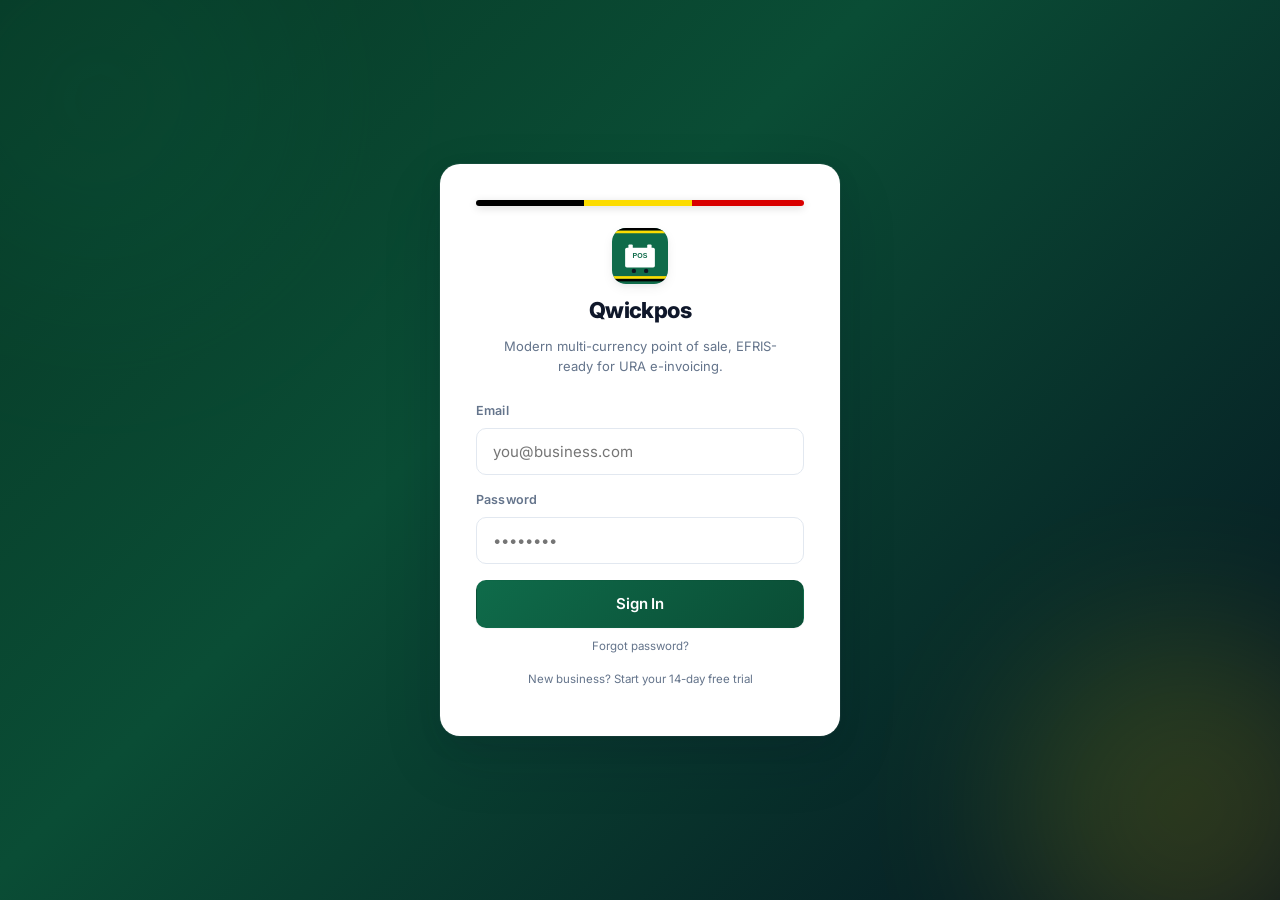
==== index.html @ caeb4c95 "feat: premier-grade UI/UX overhaul — design system v2 Complete rewrite of the CSS design system to p" ====
<!doctype html>
<html lang="en" data-theme="light">
  <head>
    <meta charset="UTF-8" />
    <meta
      name="viewport"
      content="width=device-width, initial-scale=1, viewport-fit=cover"
    />
    <title>Qwickpos — EFRIS Ready</title>
    <meta
      name="description"
      content="Modern multi-currency point of sale with EFRIS e-invoicing readiness for Ugandan businesses."
    />
    <meta name="theme-color" content="#0f6b4a" />
    <!-- Fonts -->
    <link rel="preconnect" href="https://fonts.googleapis.com" />
    <link rel="preconnect" href="https://fonts.gstatic.com" crossorigin />
    <link
      href="https://fonts.googleapis.com/css2?family=Inter:wght@400;500;600;700;800&display=swap"
      rel="stylesheet"
    />
    <!-- Open Graph / Social Media -->
    <meta property="og:type" content="website" />
    <meta property="og:url" content="https://qwickpos.netlify.app/" />
    <meta property="og:title" content="Qwickpos — Modern POS for Uganda" />
    <meta
      property="og:description"
      content="Multi-currency point of sale with EFRIS e-invoicing readiness for Ugandan businesses. Manage sales, inventory, customers, and suppliers with ease."
    />
    <meta
      property="og:image"
      content="https://qwickpos.netlify.app/uganda-pos-icon.svg"
    />
    <meta property="og:site_name" content="Qwickpos" />
    <!-- Twitter Card -->
    <meta name="twitter:card" content="summary" />
    <meta name="twitter:title" content="Qwickpos — Modern POS for Uganda" />
    <meta
      name="twitter:description"
      content="Multi-currency point of sale with EFRIS e-invoicing readiness for Ugandan businesses."
    />
    <meta
      name="twitter:image"
      content="https://qwickpos.netlify.app/uganda-pos-icon.svg"
    />
    <link rel="manifest" href="./uganda-pos-manifest.json" />
    <link rel="icon" href="./uganda-pos-icon.svg" type="image/svg+xml" />
    <link rel="apple-touch-icon" href="./uganda-pos-icon.svg" />
    <link rel="stylesheet" href="./uganda-pos-styles.css" />
  </head>
  <body>
    <!-- ===================== LOGIN SCREEN ===================== -->
    <div id="login-screen" class="login-wrap">
      <div class="login-card">
        <div class="flag-strip"></div>
        <div class="login-logo">
          <img src="./uganda-pos-icon.svg" alt="Qwickpos" />
          <h1>Qwickpos</h1>
          <p>
            Modern multi-currency point of sale, EFRIS-ready for URA
            e-invoicing.
          </p>
        </div>

        <form id="login-form">
          <div class="field">
            <label for="login-email">Email</label>
            <input
              id="login-email"
              type="email"
              autocomplete="username"
              required
              placeholder="you@business.com"
            />
          </div>
          <div class="field">
            <label for="login-password">Password</label>
            <input
              id="login-password"
              type="password"
              autocomplete="current-password"
              required
              placeholder="••••••••"
            />
          </div>
          <button
            class="btn btn-primary btn-block"
            type="submit"
            id="login-submit"
          >
            Sign In
          </button>
          <p
            id="login-error"
            class="help-text"
            style="color: var(--danger); display: none; margin-top: 10px"
          ></p>
        </form>

        <p class="help-text" style="text-align: center; margin-top: 10px">
          <a href="#" id="show-forgot-link" style="color: var(--primary)"
            >Forgot password?</a
          >
        </p>

        <p class="help-text" style="text-align: center; margin-top: 16px">
          New business?
          <a href="#" id="show-signup-link">Start your 14-day free trial</a>
        </p>
      </div>
    </div>

    <!-- ===================== SIGNUP SCREEN ===================== -->
    <div id="signup-screen" class="login-wrap hidden">
      <div class="login-card" style="max-width: 680px">
        <div class="flag-strip"></div>
        <div class="login-logo">
          <img src="./uganda-pos-icon.svg" alt="Qwickpos" />
          <h1>Start your free trial</h1>
          <p>
            14 days free. Then pay monthly with Flutterwave — mobile money, card
            or bank.
          </p>
        </div>

        <div id="signup-plans" class="grid-3"></div>

        <form id="signup-form" class="hidden">
          <input type="hidden" id="signup-plan-code" value="starter" />
          <div class="field">
            <label for="signup-business-name">Business Name</label
            ><input id="signup-business-name" required />
          </div>
          <div class="field-row">
            <div class="field">
              <label for="signup-full-name">Your Full Name</label
              ><input id="signup-full-name" required />
            </div>
            <div class="field">
              <label for="signup-phone">Phone</label
              ><input id="signup-phone" placeholder="+2567xxxxxxxx" />
            </div>
          </div>
          <div class="field-row">
            <div class="field">
              <label for="signup-email">Email</label
              ><input id="signup-email" type="email" required />
            </div>
            <div class="field">
              <label for="signup-password">Password</label
              ><input
                id="signup-password"
                type="password"
                required
                minlength="8"
                placeholder="At least 8 characters with a letter and number"
              />
            </div>
          </div>
          <div class="field">
            <label for="signup-currency">Base Currency</label>
            <select id="signup-currency">
              <option value="UGX">UGX — Uganda Shilling</option>
              <option value="USD">USD — US Dollar</option>
              <option value="KES">KES — Kenyan Shilling</option>
            </select>
          </div>
          <button
            class="btn btn-outline btn-block"
            type="button"
            id="signup-back-btn"
            style="margin-bottom: 8px"
          >
            &larr; Change Plan
          </button>
          <button
            class="btn btn-primary btn-block"
            type="submit"
            id="signup-submit"
          >
            Start 14-Day Free Trial
          </button>
          <p
            id="signup-error"
            class="help-text"
            style="color: var(--danger); display: none; margin-top: 10px"
          ></p>
        </form>

        <p class="help-text" style="text-align: center; margin-top: 16px">
          Already have an account? <a href="#" id="show-login-link">Sign in</a>
        </p>
      </div>
    </div>

    <!-- ===================== RESET PASSWORD SCREEN ===================== -->
    <div id="reset-screen" class="login-wrap hidden">
      <div class="login-card">
        <div class="flag-strip"></div>
        <div class="login-logo">
          <img src="./uganda-pos-icon.svg" alt="Qwickpos" />
          <h1>Reset Password</h1>
          <p>Enter your email and we'll send you a reset link.</p>
        </div>

        <form id="reset-form">
          <div class="field">
            <label for="reset-email">Email</label>
            <input
              id="reset-email"
              type="email"
              autocomplete="email"
              required
              placeholder="you@business.com"
            />
          </div>
          <button
            class="btn btn-primary btn-block"
            type="submit"
            id="reset-submit"
          >
            Send Reset Link
          </button>
          <p
            id="reset-error"
            class="help-text"
            style="color: var(--danger); display: none; margin-top: 10px"
          ></p>
          <p
            id="reset-success"
            class="help-text"
            style="color: var(--success); display: none; margin-top: 10px"
          ></p>
        </form>

        <p class="help-text" style="text-align: center; margin-top: 16px">
          <a href="#" id="show-login-from-reset" style="color: var(--primary)"
            >← Back to Sign In</a
          >
        </p>
      </div>
    </div>

    <!-- ===================== CREATE BUSINESS SCREEN ===================== -->
    <div id="create-business-screen" class="login-wrap hidden">
      <div class="login-card" style="max-width: 520px">
        <div class="flag-strip"></div>
        <div class="login-logo">
          <img src="./uganda-pos-icon.svg" alt="Qwickpos" />
          <h1>Welcome to Qwickpos</h1>
          <p>Create your business to start your 14-day free trial.</p>
        </div>

        <form id="create-business-form">
          <div class="field">
            <label for="cb-business-name">Business Name</label>
            <input
              id="cb-business-name"
              type="text"
              required
              placeholder="e.g. John's Supermarket"
              autocomplete="organization"
            />
          </div>
          <div class="field">
            <label for="cb-full-name">Your Full Name</label>
            <input
              id="cb-full-name"
              type="text"
              required
              placeholder="e.g. John Musoke"
              autocomplete="name"
            />
          </div>
          <div class="field">
            <label for="cb-phone">Phone (optional)</label>
            <input
              id="cb-phone"
              type="tel"
              placeholder="+256 7xx xxx xxx"
              autocomplete="tel"
            />
          </div>
          <div class="field">
            <label for="cb-currency">Base Currency</label>
            <select id="cb-currency">
              <option value="UGX">UGX — Uganda Shilling</option>
              <option value="USD">USD — US Dollar</option>
              <option value="KES">KES — Kenyan Shilling</option>
            </select>
          </div>
          <button
            class="btn btn-primary btn-block"
            type="submit"
            id="cb-submit"
          >
            Create Business & Start Trial
          </button>
          <p
            id="cb-error"
            class="help-text"
            style="color: var(--danger); display: none; margin-top: 10px"
          ></p>
        </form>
      </div>
    </div>

    <!-- ===================== APP SHELL ===================== -->
    <div id="app-shell" class="app-shell hidden">
      <div class="impersonate-banner hidden" id="impersonate-banner">
        <span>👁 Impersonating: <span id="impersonate-name"></span></span>
        <button id="impersonate-stop">Exit Impersonation</button>
      </div>
      <div class="sidebar-backdrop" id="sidebar-backdrop"></div>

      <aside class="sidebar" id="sidebar">
        <div class="brand-row">
          <img src="./uganda-pos-icon.svg" alt="logo" />
          <div>
            <div class="brand-name" id="sidebar-business-name">Qwickpos</div>
            <div class="brand-sub" id="sidebar-branch-name">Main Branch</div>
          </div>
        </div>

        <div class="nav-group-label">Operations</div>
        <button class="nav-link" data-route="dashboard">
          <span class="icon">📊</span>
          <span data-i18n="nav.dashboard">Dashboard</span>
        </button>
        <button class="nav-link" data-route="pos">
          <span class="icon">🧾</span>
          <span data-i18n="nav.pos">Sell (POS)</span>
        </button>
        <button class="nav-link" data-route="quotations">
          <span class="icon">📄</span>
          <span data-i18n="nav.quotations">Quotations</span>
        </button>
        <button class="nav-link" data-route="products">
          <span class="icon">🏷️</span>
          <span data-i18n="nav.products">Products</span>
        </button>
        <button class="nav-link" data-route="inventory">
          <span class="icon">📦</span>
          <span data-i18n="nav.inventory">Inventory</span>
          <span class="nav-badge hidden" id="low-stock-badge">0</span>
        </button>
        <button class="nav-link" data-route="sales">
          <span class="icon">💰</span> <span data-i18n="nav.sales">Sales</span>
        </button>
        <button class="nav-link" data-route="purchases">
          <span class="icon">🛒</span>
          <span data-i18n="nav.purchases">Purchases</span>
        </button>
        <button class="nav-link" data-route="customers">
          <span class="icon">👥</span>
          <span data-i18n="nav.customers">Customers</span>
        </button>
        <button class="nav-link" data-route="suppliers">
          <span class="icon">🚚</span>
          <span data-i18n="nav.suppliers">Suppliers</span>
        </button>

        <div class="nav-group-label">Team &amp; Communication</div>
        <button class="nav-link" data-route="chat">
          <span class="icon">💬</span> <span data-i18n="nav.chat">Chat</span>
          <span class="nav-badge hidden" id="chat-badge">0</span>
        </button>
        <button class="nav-link" data-route="notifications">
          <span class="icon">🔔</span>
          <span data-i18n="nav.notifications">Notifications</span>
          <span class="nav-badge hidden" id="notif-sidebar-badge">0</span>
        </button>
        <button class="nav-link" data-route="notifications_center">
          <span class="icon">✉️</span>
          <span data-i18n="nav.email_sms">Email &amp; SMS</span>
        </button>

        <div class="nav-group-label">Sales &amp; CRM</div>
        <button class="nav-link" data-route="leads">
          <span class="icon">💼</span>
          <span data-i18n="nav.leads">Lead Management</span>
        </button>
        <button class="nav-link" data-route="deliveries">
          <span class="icon">🚚</span>
          <span data-i18n="nav.deliveries">Deliveries</span>
        </button>

        <div class="nav-group-label">People</div>
        <button class="nav-link" data-route="hrm">
          <span class="icon">👥</span> <span data-i18n="nav.hrm">HRM</span>
        </button>

        <div class="nav-group-label">Compliance &amp; Insights</div>
        <button class="nav-link" data-route="audit">
          <span class="icon">📋</span>
          <span data-i18n="nav.audit">Audit Logs</span>
        </button>
        <button class="nav-link" data-route="efris">
          <span class="icon">🏛️</span> <span data-i18n="nav.efris">EFRIS</span>
          <span class="nav-badge hidden" id="efris-badge">0</span>
        </button>
        <button class="nav-link" data-route="reports">
          <span class="icon">📈</span>
          <span data-i18n="nav.reports">Reports</span>
        </button>
        <button class="nav-link" data-route="accounting">
          <span class="icon">🧮</span>
          <span data-i18n="nav.accounting">Accounting</span>
        </button>
        <button
          class="nav-link"
          data-route="settings"
          data-role="admin,manager"
        >
          <span class="icon">⚙️</span>
          <span data-i18n="nav.settings">Settings</span>
        </button>
        <button class="nav-link" data-route="templates">
          <span class="icon">🧾</span> Templates
        </button>
        <button class="nav-link" data-route="backup">
          <span class="icon">💾</span> Backup
        </button>
        <button class="nav-link" data-route="billing" data-role="admin">
          <span class="icon">💳</span>
          <span data-i18n="nav.billing">Billing</span>
        </button>
        <button class="nav-link" data-route="admin" data-superadmin="true">
          <span class="icon">🛠️</span>
          <span data-i18n="nav.admin">Platform Admin</span>
        </button>

        <div class="sidebar-footer">
          <div class="offline-pill" id="trial-pill"></div>
          <div class="offline-pill" id="offline-pill">
            <span class="dot"></span> Offline — sales will sync
          </div>
          <button class="btn btn-outline btn-block btn-sm" id="logout-btn">
            Log out
          </button>
        </div>
      </aside>

      <div class="main">
        <header class="topbar">
          <button class="menu-btn" id="menu-btn">☰</button>
          <h1 id="page-title">Dashboard</h1>
          <div class="spacer"></div>
          <select
            id="currency-picker"
            class="hidden"
            title="Display currency"
            style="
              border-radius: 999px;
              border: 1px solid var(--border);
              padding: 6px 10px;
              background: var(--surface);
            "
          ></select>
          <select
            id="lang-picker"
            title="Language"
            style="
              border-radius: 999px;
              border: 1px solid var(--border);
              padding: 6px 10px;
              background: var(--surface);
              font-size: 13px;
            "
          >
            <option value="en">EN</option>
            <option value="lg">LG</option>
          </select>
          <div class="notif-wrapper" id="notif-wrapper">
            <button class="icon-btn" id="notif-bell" title="Notifications">
              🔔
              <span class="notif-badge hidden" id="notif-badge">0</span>
            </button>
            <div class="notif-dropdown hidden" id="notif-dropdown">
              <div class="notif-header">
                <span>Notifications</span>
                <button class="btn btn-sm btn-outline" id="notif-mark-all">
                  Mark all read
                </button>
              </div>
              <div class="notif-list" id="notif-list">
                <div class="empty-state" style="padding: 24px">
                  No notifications yet
                </div>
              </div>
            </div>
          </div>
          <button class="icon-btn" id="theme-toggle" title="Toggle theme">
            🌙
          </button>
          <button class="user-chip" id="user-chip">
            <span class="avatar" id="user-avatar">U</span>
            <span>
              <div id="user-name" style="font-size: 12.5px; font-weight: 600">
                User
              </div>
              <div class="role" id="user-role">cashier</div>
            </span>
          </button>
        </header>

        <div class="view" id="view-root">
          <!-- rendered by app.js -->
        </div>
      </div>
    </div>

    <!-- ===================== MODAL / TOAST ROOTS ===================== -->
    <div id="modal-root"></div>
    <div class="toast-stack" id="toast-stack"></div>

    <script type="module" src="./uganda-pos-app.js"></script>
  </body>
</html>
---- uganda-pos-styles.css ----
/* =====================================================================
   QWICKPOS — PREMIER UI THEME v2
   A modern, production-grade design system with refined color tokens,
   layered shadows, smooth motion, glassmorphism accents, and a
   fully-tuned dark mode. All existing class names are preserved.
   ===================================================================== */

/* ---------- 0. DESIGN TOKENS ---------- */
:root {
  /* Brand palette — deep Ugandan green with refined vibrance */
  --brand: #0f6b4a;
  --brand-dark: #0a4d35;
  --brand-darker: #073926;
  --brand-light: #e8f5ef;
  --brand-lighter: #f0f9f5;
  --brand-glow: rgba(15, 107, 74, 0.12);
  --accent: #fcdc00;
  --accent-dark: #d4b800;

  /* Semantic */
  --danger: #dc2626;
  --danger-light: #fef2f2;
  --danger-glow: rgba(220, 38, 38, 0.12);
  --warning: #d97706;
  --warning-light: #fffbeb;
  --warning-glow: rgba(217, 119, 6, 0.12);
  --info: #2563eb;
  --info-light: #eff6ff;
  --info-glow: rgba(37, 99, 235, 0.12);
  --success: #16a34a;
  --success-light: #f0fdf4;
  --success-glow: rgba(22, 163, 74, 0.12);

  /* Neutrals — warm-cool gray scale */
  --bg: #f6f8fa;
  --surface: #ffffff;
  --surface-2: #f1f5f9;
  --surface-3: #e9eef3;
  --border: #e2e8f0;
  --border-strong: #cbd5e1;
  --text: #0f172a;
  --text-muted: #64748b;
  --text-faint: #94a3b8;

  /* Radii */
  --radius: 14px;
  --radius-sm: 10px;
  --radius-xs: 6px;
  --radius-pill: 999px;

  /* Layered shadows — depth without harshness */
  --shadow-xs: 0 1px 2px rgba(15, 23, 42, 0.04);
  --shadow: 0 1px 3px rgba(15, 23, 42, 0.05), 0 1px 2px rgba(15, 23, 42, 0.03);
  --shadow-md: 0 4px 12px rgba(15, 23, 42, 0.06), 0 2px 4px rgba(15, 23, 42, 0.04);
  --shadow-lg: 0 12px 40px rgba(15, 23, 42, 0.10), 0 4px 12px rgba(15, 23, 42, 0.06);
  --shadow-xl: 0 24px 60px rgba(15, 23, 42, 0.14), 0 8px 24px rgba(15, 23, 42, 0.08);
  --shadow-brand: 0 4px 16px rgba(15, 107, 74, 0.20);
  --shadow-focus: 0 0 0 4px var(--brand-glow);

  /* Layout */
  --sidebar-w: 252px;
  --topbar-h: 60px;

  /* Motion */
  --ease: cubic-bezier(0.4, 0, 0.2, 1);
  --ease-out: cubic-bezier(0.16, 1, 0.3, 1);
  --ease-bounce: cubic-bezier(0.34, 1.56, 0.64, 1);
  --dur-fast: 0.15s;
  --dur: 0.25s;
  --dur-slow: 0.4s;

  /* Typography */
  font-size: 15px;
  --font-sans: "Inter", -apple-system, BlinkMacSystemFont, "Segoe UI", Roboto,
    Arial, sans-serif;
  --font-mono: "SF Mono", "Fira Code", "Courier New", monospace;
}

/* ---------- DARK MODE ---------- */
[data-theme="dark"] {
  --brand: #22c55e;
  --brand-dark: #16a34a;
  --brand-darker: #15803d;
  --brand-light: rgba(34, 197, 94, 0.12);
  --brand-lighter: rgba(34, 197, 94, 0.06);
  --brand-glow: rgba(34, 197, 94, 0.18);

  --danger: #f87171;
  --danger-light: rgba(248, 113, 113, 0.10);
  --danger-glow: rgba(248, 113, 113, 0.18);
  --warning: #fbbf24;
  --warning-light: rgba(251, 191, 36, 0.10);
  --warning-glow: rgba(251, 191, 36, 0.18);
  --info: #60a5fa;
  --info-light: rgba(96, 165, 250, 0.10);
  --info-glow: rgba(96, 165, 250, 0.18);
  --success: #4ade80;
  --success-light: rgba(74, 222, 128, 0.10);

  --bg: #0a0f1a;
  --surface: #111827;
  --surface-2: #1a2332;
  --surface-3: #243044;
  --border: #1e293b;
  --border-strong: #334155;
  --text: #f1f5f9;
  --text-muted: #94a3b8;
  --text-faint: #64748b;

  --shadow-xs: 0 1px 2px rgba(0, 0, 0, 0.20);
  --shadow: 0 1px 3px rgba(0, 0, 0, 0.25), 0 1px 2px rgba(0, 0, 0, 0.15);
  --shadow-md: 0 4px 12px rgba(0, 0, 0, 0.30), 0 2px 4px rgba(0, 0, 0, 0.20);
  --shadow-lg: 0 12px 40px rgba(0, 0, 0, 0.40), 0 4px 12px rgba(0, 0, 0, 0.25);
  --shadow-xl: 0 24px 60px rgba(0, 0, 0, 0.50), 0 8px 24px rgba(0, 0, 0, 0.30);
  --shadow-brand: 0 4px 16px rgba(34, 197, 94, 0.20);
  --shadow-focus: 0 0 0 4px var(--brand-glow);
}

/* ---------- 1. RESET & BASE ---------- */
* { box-sizing: border-box; }
html, body { height: 100%; }

body {
  margin: 0;
  font-family: var(--font-sans);
  background: var(--bg);
  color: var(--text);
  -webkit-font-smoothing: antialiased;
  -moz-osx-font-smoothing: grayscale;
  transition: background var(--dur) var(--ease), color var(--dur) var(--ease);
  line-height: 1.5;
}

button, input, select, textarea {
  font-family: inherit;
  font-size: inherit;
  color: inherit;
}
a { color: inherit; text-decoration: none; }

/* Custom scrollbars */
::-webkit-scrollbar { width: 8px; height: 8px; }
::-webkit-scrollbar-track { background: transparent; }
::-webkit-scrollbar-thumb {
  background: var(--border-strong);
  border-radius: var(--radius-pill);
}
::-webkit-scrollbar-thumb:hover { background: var(--text-faint); }

/* ---------- 2. LAYOUT / APP SHELL ---------- */
.app-shell {
  display: flex;
  min-height: 100vh;
}

/* ---------- 3. SIDEBAR ---------- */
.sidebar {
  width: var(--sidebar-w);
  flex-shrink: 0;
  background: var(--surface);
  border-right: 1px solid var(--border);
  display: flex;
  flex-direction: column;
  padding: 20px 14px;
  position: sticky;
  top: 0;
  height: 100vh;
  overflow-y: auto;
  z-index: 40;
  transition: transform var(--dur) var(--ease);
}

.brand-row {
  display: flex;
  align-items: center;
  gap: 12px;
  padding: 4px 10px 20px;
}
.brand-row img {
  width: 38px;
  height: 38px;
  border-radius: var(--radius-sm);
  box-shadow: var(--shadow);
}
.brand-row .brand-name {
  font-weight: 700;
  font-size: 15px;
  line-height: 1.2;
  letter-spacing: -0.01em;
}
.brand-row .brand-sub {
  font-size: 11px;
  color: var(--text-muted);
  margin-top: 2px;
}

.nav-group-label {
  font-size: 10.5px;
  text-transform: uppercase;
  letter-spacing: 0.08em;
  color: var(--text-faint);
  padding: 16px 12px 6px;
  font-weight: 700;
  border-top: 1px solid var(--border);
  margin-top: 8px;
}
.nav-group-label:first-of-type {
  border-top: none;
  margin-top: 0;
}

.nav-link {
  display: flex;
  align-items: center;
  gap: 11px;
  padding: 10px 12px;
  border-radius: var(--radius-sm);
  color: var(--text-muted);
  text-decoration: none;
  cursor: pointer;
  font-size: 13.5px;
  font-weight: 500;
  border: none;
  background: transparent;
  width: 100%;
  text-align: left;
  transition: all var(--dur-fast) var(--ease);
  position: relative;
}
.nav-link:hover {
  background: var(--surface-2);
  color: var(--text);
}
.nav-link.active {
  background: var(--brand-light);
  color: var(--brand);
  font-weight: 600;
  box-shadow: inset 3px 0 0 var(--brand);
}
.nav-link .icon {
  width: 20px;
  text-align: center;
  font-size: 15px;
  flex-shrink: 0;
}
.nav-link.nav-link-locked {
  opacity: 0.50;
}
.nav-link.nav-link-locked::after {
  content: "\1F512";
  margin-left: auto;
  font-size: 10px;
  opacity: 0.6;
}
.nav-badge {
  margin-left: auto;
  background: var(--danger);
  color: #fff;
  font-size: 10.5px;
  font-weight: 700;
  padding: 1px 7px;
  border-radius: var(--radius-pill);
  line-height: 18px;
}

.sidebar-footer {
  margin-top: auto;
  padding: 10px;
}
.offline-pill {
  display: none;
  align-items: center;
  gap: 7px;
  font-size: 12px;
  background: var(--warning-light);
  color: var(--warning);
  padding: 7px 12px;
  border-radius: var(--radius-pill);
  margin-bottom: 8px;
  font-weight: 600;
}
.offline-pill.show { display: flex; }
.offline-pill .dot {
  width: 7px;
  height: 7px;
  border-radius: 50%;
  background: var(--warning);
  animation: pulse-dot 1.8s ease-in-out infinite;
}
.offline-pill.offline-pill-danger {
  background: var(--danger-light);
  color: var(--danger);
}
.offline-pill.offline-pill-danger .dot {
  background: var(--danger);
}

@keyframes pulse-dot {
  0%, 100% { opacity: 1; }
  50% { opacity: 0.4; }
}

/* ---------- 4. MAIN CONTENT / TOPBAR ---------- */
.main {
  flex: 1;
  min-width: 0;
  display: flex;
  flex-direction: column;
}

.topbar {
  position: sticky;
  top: 0;
  z-index: 30;
  display: flex;
  align-items: center;
  gap: 14px;
  background: var(--surface);
  border-bottom: 1px solid var(--border);
  padding: 0 24px;
  height: var(--topbar-h);
  backdrop-filter: blur(12px);
}
.topbar h1 {
  font-size: 17px;
  margin: 0;
  font-weight: 700;
  letter-spacing: -0.02em;
}
.topbar .spacer { flex: 1; }
.menu-btn {
  display: none;
  background: none;
  border: none;
  font-size: 22px;
  cursor: pointer;
  color: var(--text);
  padding: 6px;
  border-radius: var(--radius-sm);
  transition: background var(--dur-fast);
}
.menu-btn:hover { background: var(--surface-2); }

.icon-btn {
  border: 1px solid var(--border);
  background: var(--surface);
  border-radius: var(--radius-sm);
  width: 38px;
  height: 38px;
  display: inline-flex;
  align-items: center;
  justify-content: center;
  cursor: pointer;
  font-size: 16px;
  transition: all var(--dur-fast) var(--ease);
}
.icon-btn:hover {
  background: var(--surface-2);
  border-color: var(--border-strong);
  transform: translateY(-1px);
}
.icon-btn:active { transform: translateY(0); }

.user-chip {
  display: flex;
  align-items: center;
  gap: 8px;
  padding: 5px 14px 5px 5px;
  border-radius: var(--radius-pill);
  background: var(--surface-2);
  cursor: pointer;
  border: 1px solid transparent;
  transition: all var(--dur-fast) var(--ease);
}
.user-chip:hover {
  border-color: var(--border);
  background: var(--surface-3);
}
.user-chip .avatar {
  width: 28px;
  height: 28px;
  border-radius: 50%;
  background: linear-gradient(135deg, var(--brand), var(--brand-dark));
  color: #fff;
  display: flex;
  align-items: center;
  justify-content: center;
  font-size: 12px;
  font-weight: 700;
  flex-shrink: 0;
}
.user-chip .role {
  font-size: 10.5px;
  color: var(--text-muted);
  text-transform: capitalize;
  font-weight: 500;
}

/* ---------- 5. VIEW CONTAINER ---------- */
.view {
  padding: 24px;
  flex: 1;
  animation: fadeInUp var(--dur) var(--ease-out);
}
.view-header {
  display: flex;
  align-items: center;
  justify-content: space-between;
  margin-bottom: 20px;
  flex-wrap: wrap;
  gap: 12px;
}
.view-header h2 {
  margin: 0;
  font-size: 22px;
  font-weight: 700;
  letter-spacing: -0.02em;
}
.view-header p.sub {
  margin: 3px 0 0;
  color: var(--text-muted);
  font-size: 13px;
}

/* ---------- 6. CARDS & KPIs ---------- */
.kpi-grid {
  display: grid;
  grid-template-columns: repeat(auto-fit, minmax(210px, 1fr));
  gap: 16px;
  margin-bottom: 24px;
}
.kpi-card {
  background: var(--surface);
  border: 1px solid var(--border);
  border-radius: var(--radius);
  padding: 18px;
  box-shadow: var(--shadow);
  display: flex;
  align-items: flex-start;
  gap: 14px;
  transition: all var(--dur) var(--ease);
  position: relative;
  overflow: hidden;
}
.kpi-card::before {
  content: "";
  position: absolute;
  top: 0;
  left: 0;
  right: 0;
  height: 3px;
  background: linear-gradient(90deg, var(--brand), var(--brand-dark));
  opacity: 0;
  transition: opacity var(--dur);
}
.kpi-card:hover {
  box-shadow: var(--shadow-md);
  transform: translateY(-2px);
  border-color: var(--border-strong);
}
.kpi-card:hover::before { opacity: 1; }
.kpi-card .label {
  font-size: 11px;
  color: var(--text-muted);
  font-weight: 700;
  text-transform: uppercase;
  letter-spacing: 0.05em;
}
.kpi-card .value {
  font-size: 26px;
  font-weight: 800;
  margin-top: 6px;
  letter-spacing: -0.03em;
  line-height: 1.15;
}
.kpi-card .delta {
  font-size: 12px;
  margin-top: 6px;
  display: flex;
  flex-direction: column;
  gap: 2px;
}
.kpi-card .delta.up { color: var(--success); font-weight: 600; }
.kpi-card .delta.down { color: var(--danger); font-weight: 600; }
.kpi-card .delta-sub {
  font-size: 11px;
  color: var(--text-muted);
  font-weight: 400;
}
.kpi-icon {
  width: 44px;
  height: 44px;
  border-radius: 12px;
  display: flex;
  align-items: center;
  justify-content: center;
  font-size: 22px;
  background: var(--surface-2);
  flex-shrink: 0;
  transition: transform var(--dur) var(--ease-bounce);
}
.kpi-card:hover .kpi-icon { transform: scale(1.08); }
.kpi-content { flex: 1; min-width: 0; }

.kpi-accent-blue .kpi-icon { background: #dbeafe; color: #2563eb; }
.kpi-accent-green .kpi-icon { background: #dcfce7; color: #16a34a; }
.kpi-accent-purple .kpi-icon { background: #f3e8ff; color: #9333ea; }
.kpi-accent-orange .kpi-icon { background: #ffedd5; color: #ea580c; }
.kpi-accent-teal .kpi-icon { background: #ccfbf1; color: #0d9488; }
.kpi-accent-red .kpi-icon { background: #fee2e2; color: #dc2626; }
.kpi-accent-indigo .kpi-icon { background: #e0e7ff; color: #4f46e5; }

[data-theme="dark"] .kpi-accent-blue .kpi-icon { background: rgba(37, 99, 235, 0.15); color: #60a5fa; }
[data-theme="dark"] .kpi-accent-green .kpi-icon { background: rgba(22, 163, 74, 0.15); color: #4ade80; }
[data-theme="dark"] .kpi-accent-purple .kpi-icon { background: rgba(147, 51, 234, 0.15); color: #c084fc; }
[data-theme="dark"] .kpi-accent-orange .kpi-icon { background: rgba(234, 88, 12, 0.15); color: #fb923c; }
[data-theme="dark"] .kpi-accent-teal .kpi-icon { background: rgba(13, 148, 136, 0.15); color: #2dd4bf; }
[data-theme="dark"] .kpi-accent-red .kpi-icon { background: rgba(220, 38, 38, 0.15); color: #f87171; }
[data-theme="dark"] .kpi-accent-indigo .kpi-icon { background: rgba(79, 70, 229, 0.15); color: #818cf8; }

/* Mini bar chart */
.mini-chart {
  display: flex;
  align-items: flex-end;
  gap: 10px;
  height: 120px;
  padding-top: 12px;
}
.mini-bar-col {
  flex: 1;
  display: flex;
  flex-direction: column;
  align-items: center;
  height: 100%;
}
.mini-bar-value {
  font-size: 10px;
  color: var(--text-muted);
  white-space: nowrap;
  margin-bottom: 4px;
  font-weight: 600;
}
.mini-bar-track {
  flex: 1;
  width: 100%;
  max-width: 44px;
  background: var(--surface-2);
  border-radius: var(--radius-xs) var(--radius-xs) 0 0;
  display: flex;
  align-items: flex-end;
  overflow: hidden;
}
.mini-bar-fill {
  width: 100%;
  background: linear-gradient(180deg, var(--brand), var(--brand-dark));
  border-radius: var(--radius-xs) var(--radius-xs) 0 0;
  transition: height var(--dur-slow) var(--ease-out);
  min-height: 3px;
}
.mini-bar-label {
  font-size: 11px;
  color: var(--text-muted);
  margin-top: 6px;
  font-weight: 500;
}

/* Standard cards */
.card {
  background: var(--surface);
  border: 1px solid var(--border);
  border-radius: var(--radius);
  padding: 20px;
  box-shadow: var(--shadow);
  transition: box-shadow var(--dur) var(--ease), transform var(--dur) var(--ease);
}
.card:hover {
  box-shadow: var(--shadow-md);
}
.card + .card { margin-top: 16px; }
.card-title {
  font-weight: 700;
  font-size: 15px;
  margin: 0 0 14px;
  display: flex;
  align-items: center;
  justify-content: space-between;
  letter-spacing: -0.01em;
}

.grid-2 { display: grid; grid-template-columns: 2fr 1fr; gap: 16px; }
.grid-3 { display: grid; grid-template-columns: repeat(3, 1fr); gap: 16px; }
@media (max-width: 980px) {
  .grid-2, .grid-3 { grid-template-columns: 1fr; }
}

/* ---------- 7. BUTTONS ---------- */
.btn {
  display: inline-flex;
  align-items: center;
  justify-content: center;
  gap: 7px;
  border-radius: var(--radius-sm);
  border: 1px solid transparent;
  padding: 10px 18px;
  font-weight: 600;
  font-size: 13.5px;
  cursor: pointer;
  transition: all var(--dur-fast) var(--ease);
  white-space: nowrap;
  letter-spacing: -0.01em;
}
.btn:active { transform: translateY(1px) scale(0.98); }

.btn-primary {
  background: linear-gradient(135deg, var(--brand), var(--brand-dark));
  color: #fff;
  box-shadow: var(--shadow-xs);
}
.btn-primary:hover {
  box-shadow: var(--shadow-brand);
  filter: brightness(1.06);
  transform: translateY(-1px);
}

.btn-outline {
  background: transparent;
  border-color: var(--border-strong);
  color: var(--text);
}
.btn-outline:hover {
  background: var(--surface-2);
  border-color: var(--text-faint);
}

.btn-danger {
  background: linear-gradient(135deg, var(--danger), #b91c1c);
  color: #fff;
  box-shadow: var(--shadow-xs);
}
.btn-danger:hover {
  filter: brightness(1.06);
  transform: translateY(-1px);
  box-shadow: 0 4px 16px var(--danger-glow);
}

.btn-ghost {
  background: transparent;
  color: var(--text-muted);
  border: none;
}
.btn-ghost:hover {
  background: var(--surface-2);
  color: var(--text);
}

.btn-sm { padding: 7px 12px; font-size: 12.5px; }
.btn-block { width: 100%; }
.btn:disabled { opacity: 0.45; cursor: not-allowed; transform: none; }

@media (max-width: 640px) {
  .btn { min-height: 44px; padding: 12px 20px; font-size: 14px; }
  .btn-sm { min-height: 36px; padding: 8px 14px; font-size: 13px; }
}

/* ---------- 8. FORMS ---------- */
.field { margin-bottom: 16px; }
.field label {
  display: block;
  font-size: 12.5px;
  font-weight: 600;
  margin-bottom: 7px;
  color: var(--text-muted);
  letter-spacing: 0.01em;
}
.field input,
.field select,
.field textarea {
  width: 100%;
  padding: 11px 14px;
  border-radius: var(--radius-sm);
  border: 1px solid var(--border);
  background: var(--surface);
  color: var(--text);
  transition: all var(--dur-fast) var(--ease);
}
.field input:hover,
.field select:hover,
.field textarea:hover {
  border-color: var(--border-strong);
}
.field input:focus,
.field select:focus,
.field textarea:focus {
  outline: none;
  border-color: var(--brand);
  box-shadow: var(--shadow-focus);
}
.field-row {
  display: grid;
  grid-template-columns: 1fr 1fr;
  gap: 14px;
}
@media (max-width: 640px) {
  .field-row { grid-template-columns: 1fr; }
  .field input, .field select, .field textarea {
    padding: 13px 16px;
    font-size: 16px;
  }
}
.help-text {
  font-size: 11.5px;
  color: var(--text-muted);
  margin-top: 5px;
}

/* ---------- 9. TABLES ---------- */
.table-wrap {
  overflow-x: auto;
  border: 1px solid var(--border);
  border-radius: var(--radius);
  background: var(--surface);
}
table {
  width: 100%;
  border-collapse: collapse;
  font-size: 13.5px;
}
thead th {
  text-align: left;
  padding: 11px 16px;
  background: var(--surface-2);
  color: var(--text-muted);
  font-weight: 700;
  font-size: 11px;
  text-transform: uppercase;
  letter-spacing: 0.06em;
  position: sticky;
  top: 0;
  z-index: 1;
  border-bottom: 1px solid var(--border);
}
tbody td {
  padding: 12px 16px;
  border-top: 1px solid var(--border);
}
tbody tr {
  transition: background var(--dur-fast);
}
tbody tr:hover {
  background: var(--surface-2);
}

/* ---------- 10. BADGES ---------- */
.badge {
  display: inline-flex;
  align-items: center;
  gap: 5px;
  padding: 3px 10px;
  border-radius: var(--radius-pill);
  font-size: 11px;
  font-weight: 700;
  letter-spacing: 0.02em;
}
.badge-green { background: var(--brand-light); color: var(--brand); }
.badge-red { background: var(--danger-light); color: var(--danger); }
.badge-yellow { background: var(--warning-light); color: var(--warning); }
.badge-blue { background: var(--info-light); color: var(--info); }
.badge-gray { background: var(--surface-2); color: var(--text-muted); }

/* ---------- 11. POS SCREEN ---------- */
.pos-layout {
  display: grid;
  grid-template-columns: 1fr 380px;
  gap: 16px;
  height: calc(100vh - 130px);
}
@media (max-width: 980px) {
  .pos-layout {
    grid-template-columns: 1fr;
    height: auto;
    gap: 0;
  }
  .pos-layout .cart-panel {
    position: fixed;
    bottom: 0;
    left: 0;
    right: 0;
    z-index: 50;
    max-height: 55vh;
    border-radius: var(--radius) var(--radius) 0 0;
    box-shadow: var(--shadow-xl);
    transform: translateY(calc(100% - 52px));
    transition: transform var(--dur) var(--ease);
  }
  .pos-layout .cart-panel.cart-open { transform: translateY(0); }
  .pos-layout .cart-panel .cart-header::after {
    content: "";
    display: block;
    width: 40px;
    height: 4px;
    background: var(--border-strong);
    border-radius: 2px;
    position: absolute;
    top: 8px;
    left: 50%;
    transform: translateX(-50%);
  }
  .pos-layout .pos-catalog { padding-bottom: 60px; }
}

.pos-catalog {
  display: flex;
  flex-direction: column;
  min-height: 0;
}
.pos-search-row {
  display: flex;
  gap: 8px;
  margin-bottom: 12px;
}
.pos-search-row input {
  flex: 1;
  font-size: 15px;
  padding: 12px 16px;
  border-radius: var(--radius-sm);
  border: 1px solid var(--border);
  background: var(--surface);
  transition: all var(--dur-fast);
}
.pos-search-row input:focus {
  outline: none;
  border-color: var(--brand);
  box-shadow: var(--shadow-focus);
}
.pos-search-row button {
  min-width: 44px;
  min-height: 44px;
}

.category-chips {
  display: flex;
  gap: 8px;
  overflow-x: auto;
  padding-bottom: 10px;
  scroll-snap-type: x proximity;
  -webkit-overflow-scrolling: touch;
}
.category-chips .chip { scroll-snap-align: start; }
.chip {
  flex-shrink: 0;
  padding: 7px 15px;
  border-radius: var(--radius-pill);
  border: 1px solid var(--border);
  background: var(--surface);
  cursor: pointer;
  font-size: 13px;
  font-weight: 500;
  white-space: nowrap;
  transition: all var(--dur-fast) var(--ease);
  -webkit-tap-highlight-color: transparent;
}
.chip:hover {
  border-color: var(--border-strong);
  background: var(--surface-2);
}
.chip:active { transform: scale(0.95); }
.chip.active {
  background: linear-gradient(135deg, var(--brand), var(--brand-dark));
  color: #fff;
  border-color: transparent;
  box-shadow: var(--shadow-brand);
}

.product-grid {
  display: grid;
  grid-template-columns: repeat(auto-fill, minmax(135px, 1fr));
  gap: 10px;
  overflow-y: auto;
  padding-bottom: 12px;
}
@media (max-width: 640px) {
  .product-grid {
    grid-template-columns: repeat(auto-fill, minmax(110px, 1fr));
    gap: 8px;
  }
}
.product-card {
  background: var(--surface);
  border: 1px solid var(--border);
  border-radius: var(--radius-sm);
  padding: 12px;
  cursor: pointer;
  text-align: left;
  display: flex;
  flex-direction: column;
  gap: 6px;
  transition: all var(--dur-fast) var(--ease);
  -webkit-tap-highlight-color: transparent;
}
.product-card:hover {
  border-color: var(--brand);
  box-shadow: var(--shadow-md);
  transform: translateY(-2px);
}
.product-card:active { transform: scale(0.97); }
.product-card .pname {
  font-size: 12.5px;
  font-weight: 600;
  line-height: 1.3;
  min-height: 32px;
  display: -webkit-box;
  -webkit-line-clamp: 2;
  -webkit-box-orient: vertical;
  overflow: hidden;
}
.product-card .pprice {
  font-size: 14px;
  font-weight: 800;
  color: var(--brand);
  letter-spacing: -0.02em;
}
.product-card .pstock {
  font-size: 10.5px;
  color: var(--text-muted);
}
.product-card .pstock.low {
  color: var(--danger);
  font-weight: 700;
}
.product-emoji { font-size: 28px; }

/* Cart panel */
.cart-panel {
  background: var(--surface);
  border: 1px solid var(--border);
  border-radius: var(--radius);
  display: flex;
  flex-direction: column;
  min-height: 0;
  box-shadow: var(--shadow-md);
}
.cart-header {
  padding: 16px 18px;
  border-bottom: 1px solid var(--border);
  display: flex;
  justify-content: space-between;
  align-items: center;
  position: relative;
  cursor: pointer;
}
@media (max-width: 980px) {
  .cart-header {
    justify-content: center;
    padding: 14px 18px;
    user-select: none;
  }
}
.cart-items {
  flex: 1;
  overflow-y: auto;
  padding: 8px 14px;
}
.cart-row {
  display: flex;
  align-items: center;
  gap: 8px;
  padding: 10px 4px;
  border-bottom: 1px dashed var(--border);
  transition: background var(--dur-fast);
}
.cart-row:hover { background: var(--surface-2); border-radius: var(--radius-xs); }
.cart-row .info { flex: 1; min-width: 0; }
.cart-row .info .name {
  font-size: 13px;
  font-weight: 600;
  white-space: nowrap;
  overflow: hidden;
  text-overflow: ellipsis;
}
.cart-row .info .unit {
  font-size: 11px;
  color: var(--text-muted);
}

.qty-stepper {
  display: flex;
  align-items: center;
  gap: 6px;
}
.qty-stepper button {
  width: 28px;
  height: 28px;
  border-radius: var(--radius-xs);
  border: 1px solid var(--border);
  background: var(--surface-2);
  cursor: pointer;
  font-size: 15px;
  font-weight: 700;
  display: flex;
  align-items: center;
  justify-content: center;
  transition: all var(--dur-fast);
  -webkit-tap-highlight-color: transparent;
}
.qty-stepper button:hover {
  background: var(--brand-light);
  border-color: var(--brand);
  color: var(--brand);
}
.qty-stepper button:active { transform: scale(0.90); }
.qty-stepper .qty-val {
  min-width: 30px;
  text-align: center;
  font-weight: 700;
  font-size: 14px;
}
@media (max-width: 640px) {
  .qty-stepper button { width: 36px; height: 36px; font-size: 17px; }
  .qty-stepper .qty-val { font-size: 16px; min-width: 34px; }
  .cart-row { padding: 12px 4px; }
  .cart-row .line-total { font-size: 14px; }
}
.cart-row .line-total {
  width: 80px;
  text-align: right;
  font-size: 13px;
  font-weight: 700;
}

.cart-summary {
  padding: 16px 18px;
  border-top: 1px solid var(--border);
  font-size: 13.5px;
}
@media (max-width: 640px) {
  .cart-summary .btn { padding: 14px 18px; font-size: 15px; min-height: 48px; }
  .cart-summary .summary-row.total { font-size: 19px; }
}
.summary-row {
  display: flex;
  justify-content: space-between;
  padding: 4px 0;
  color: var(--text-muted);
}
.summary-row.total {
  color: var(--text);
  font-size: 18px;
  font-weight: 800;
  border-top: 1px solid var(--border);
  margin-top: 8px;
  padding-top: 12px;
  letter-spacing: -0.02em;
}
.currency-select-row {
  display: flex;
  gap: 8px;
  margin: 10px 0;
}
.currency-select-row select { flex: 1; }

/* ---------- 12. ACCOUNTING STATEMENTS ---------- */
.stmt-table {
  width: 100%;
  border-collapse: collapse;
  font-size: 13.5px;
}
.stmt-table td { padding: 8px 4px; }
.stmt-table td.num { text-align: right; white-space: nowrap; }
.stmt-table tr.subtotal td {
  border-top: 1px solid var(--border);
  padding-top: 11px;
}
.stmt-table tr.total td {
  border-top: 2px solid var(--text);
  padding-top: 13px;
  font-size: 15.5px;
  font-weight: 700;
}

/* ---------- 13. MODAL ---------- */
.modal-overlay {
  position: fixed;
  inset: 0;
  background: rgba(10, 15, 25, 0.60);
  backdrop-filter: blur(6px);
  display: flex;
  align-items: center;
  justify-content: center;
  z-index: 100;
  padding: 16px;
  animation: fadeIn var(--dur) var(--ease);
}
.modal {
  background: var(--surface);
  border-radius: var(--radius);
  max-width: 520px;
  width: 100%;
  max-height: 88vh;
  overflow-y: auto;
  box-shadow: var(--shadow-xl);
  padding: 24px;
  animation: modalIn var(--dur) var(--ease-bounce);
}
.modal.modal-lg { max-width: 780px; }
.modal-close { position: absolute; }
.modal-title-row {
  display: flex;
  align-items: center;
  justify-content: space-between;
  margin-bottom: 18px;
}
.modal-title-row h3 {
  margin: 0;
  font-size: 18px;
  font-weight: 700;
  letter-spacing: -0.02em;
}

@keyframes modalIn {
  from { opacity: 0; transform: scale(0.92) translateY(12px); }
  to { opacity: 1; transform: scale(1) translateY(0); }
}
@keyframes fadeIn {
  from { opacity: 0; }
  to { opacity: 1; }
}
@keyframes fadeInUp {
  from { opacity: 0; transform: translateY(8px); }
  to { opacity: 1; transform: translateY(0); }
}

/* ---------- 14. TOAST ---------- */
.toast-stack {
  position: fixed;
  bottom: 24px;
  right: 24px;
  display: flex;
  flex-direction: column;
  gap: 10px;
  z-index: 200;
}
.toast {
  background: var(--surface);
  color: var(--text);
  padding: 13px 18px;
  border-radius: var(--radius-sm);
  box-shadow: var(--shadow-lg);
  font-size: 13.5px;
  font-weight: 500;
  min-width: 240px;
  border: 1px solid var(--border);
  border-left: 4px solid var(--text-faint);
  animation: toastIn var(--dur) var(--ease-bounce);
}
.toast.error {
  background: var(--danger);
  color: #fff;
  border-color: var(--danger);
  border-left-color: #b91c1c;
}
.toast.success {
  background: linear-gradient(135deg, var(--brand), var(--brand-dark));
  color: #fff;
  border-color: var(--brand);
  border-left-color: var(--brand-darker);
}

@keyframes toastIn {
  from { opacity: 0; transform: translateX(100%) scale(0.9); }
  to { opacity: 1; transform: translateX(0) scale(1); }
}

/* ---------- 15. LOGIN / AUTH SCREENS ---------- */
.login-wrap {
  min-height: 100vh;
  display: flex;
  align-items: center;
  justify-content: center;
  background: linear-gradient(135deg, var(--brand-darker) 0%, var(--brand-dark) 40%, #061421 100%);
  padding: 20px;
  position: relative;
  overflow: hidden;
}
/* Animated background orbs */
.login-wrap::before,
.login-wrap::after {
  content: "";
  position: absolute;
  border-radius: 50%;
  filter: blur(80px);
  opacity: 0.15;
  animation: float 12s ease-in-out infinite;
}
.login-wrap::before {
  width: 400px;
  height: 400px;
  background: var(--brand);
  top: -100px;
  left: -100px;
}
.login-wrap::after {
  width: 350px;
  height: 350px;
  background: var(--accent);
  bottom: -80px;
  right: -80px;
  animation-delay: -6s;
}

@keyframes float {
  0%, 100% { transform: translate(0, 0) scale(1); }
  33% { transform: translate(30px, -20px) scale(1.05); }
  66% { transform: translate(-20px, 30px) scale(0.95); }
}

.login-card {
  background: var(--surface);
  border-radius: 20px;
  padding: 36px;
  width: 100%;
  max-width: 400px;
  box-shadow: var(--shadow-xl), 0 0 0 1px rgba(255,255,255,0.05);
  position: relative;
  z-index: 1;
  animation: cardIn var(--dur-slow) var(--ease-bounce);
}
.login-card[style*="680px"] {
  max-width: 680px;
}
.login-card[style*="520px"] {
  max-width: 520px;
}

@keyframes cardIn {
  from { opacity: 0; transform: translateY(20px) scale(0.96); }
  to { opacity: 1; transform: translateY(0) scale(1); }
}

.login-card .flag-strip {
  height: 6px;
  border-radius: var(--radius-pill);
  background: linear-gradient(90deg, #000 0 33%, #fcdc00 33% 66%, #d90000 66% 100%);
  margin-bottom: 22px;
  box-shadow: 0 2px 8px rgba(0,0,0,0.15);
}
.login-logo {
  display: flex;
  flex-direction: column;
  align-items: center;
  gap: 10px;
  margin-bottom: 26px;
}
.login-logo img {
  width: 56px;
  height: 56px;
  border-radius: 14px;
  box-shadow: var(--shadow-md);
}
.login-logo h1 {
  font-size: 22px;
  margin: 0;
  font-weight: 800;
  letter-spacing: -0.03em;
}
.login-logo p {
  font-size: 13px;
  color: var(--text-muted);
  margin: 0;
  text-align: center;
  max-width: 280px;
  line-height: 1.5;
}

/* Login form enhancements */
#login-form .field input,
#signup-form .field input,
#reset-form .field input,
#create-business-form .field input {
  padding: 13px 16px;
  font-size: 15px;
}
#login-form .btn-primary,
#signup-form .btn-primary,
#reset-form .btn-primary,
#create-business-form .btn-primary {
  padding: 13px 20px;
  font-size: 15px;
  min-height: 48px;
}

/* ---------- 16. RECEIPT ---------- */
.receipt {
  font-family: var(--font-mono);
  font-size: 12.5px;
  background: #fff;
  color: #111;
  padding: 18px;
  border-radius: var(--radius-sm);
}
.receipt .center { text-align: center; }
.receipt hr {
  border: none;
  border-top: 1px dashed #999;
  margin: 8px 0;
}
.receipt table { width: 100%; font-size: 12px; }
.receipt td { padding: 2px 0; border: none; }

/* ---------- 17. MISC / UTILITIES ---------- */
.empty-state {
  text-align: center;
  padding: 60px 24px;
  color: var(--text-muted);
}
.empty-state .big-icon {
  font-size: 44px;
  margin-bottom: 14px;
  display: block;
}
.text-muted { color: var(--text-muted); }
.mt-0 { margin-top: 0; }
.flex { display: flex; }
.flex.gap { gap: 8px; }
.flex.between { justify-content: space-between; align-items: center; }
.hidden { display: none !important; }
.sidebar-backdrop { display: none; }

/* Loading spinner */
.spinner {
  width: 32px;
  height: 32px;
  border: 3px solid var(--surface-2);
  border-top-color: var(--brand);
  border-radius: 50%;
  animation: spin 0.7s linear infinite;
}
@keyframes spin { to { transform: rotate(360deg); } }

/* Skeleton shimmer */
.skeleton {
  background: linear-gradient(90deg, var(--surface-2) 25%, var(--surface-3) 50%, var(--surface-2) 75%);
  background-size: 200% 100%;
  animation: shimmer 1.5s infinite;
  border-radius: var(--radius-xs);
}
@keyframes shimmer {
  0% { background-position: 200% 0; }
  100% { background-position: -200% 0; }
}

@media (max-width: 860px) {
  .menu-btn { display: inline-flex; }
  .sidebar {
    position: fixed;
    left: 0;
    top: 0;
    transform: translateX(-100%);
    box-shadow: var(--shadow-xl);
  }
  .sidebar.open { transform: translateX(0); }
  .sidebar-backdrop.show {
    display: block;
    position: fixed;
    inset: 0;
    background: rgba(0, 0, 0, 0.5);
    backdrop-filter: blur(2px);
    z-index: 39;
  }
  .grid-2, .grid-3 { grid-template-columns: 1fr; }
  .view { padding: 16px; }
  .topbar { padding: 0 16px; }
  .topbar h1 { font-size: 16px; }
}

/* ---------- 18. NOTIFICATIONS ---------- */
.notif-wrapper { position: relative; }
.notif-badge {
  position: absolute;
  top: -5px;
  right: -5px;
  background: var(--danger);
  color: #fff;
  font-size: 10px;
  font-weight: 700;
  min-width: 18px;
  height: 18px;
  border-radius: var(--radius-pill);
  display: flex;
  align-items: center;
  justify-content: center;
  padding: 0 5px;
  pointer-events: none;
  border: 2px solid var(--surface);
  box-shadow: 0 2px 6px var(--danger-glow);
}
.notif-dropdown {
  position: absolute;
  top: 46px;
  right: 0;
  width: 380px;
  max-height: 480px;
  background: var(--surface);
  border: 1px solid var(--border);
  border-radius: var(--radius);
  box-shadow: var(--shadow-xl);
  z-index: 50;
  display: flex;
  flex-direction: column;
  overflow: hidden;
  animation: dropdownIn var(--dur) var(--ease-out);
}
@keyframes dropdownIn {
  from { opacity: 0; transform: translateY(-8px) scale(0.97); }
  to { opacity: 1; transform: translateY(0) scale(1); }
}
.notif-header {
  display: flex;
  align-items: center;
  justify-content: space-between;
  padding: 14px 16px;
  border-bottom: 1px solid var(--border);
  font-weight: 700;
  font-size: 14px;
}
.notif-list { overflow-y: auto; flex: 1; }
.notif-item {
  display: flex;
  gap: 12px;
  padding: 12px 16px;
  border-bottom: 1px solid var(--border);
  cursor: pointer;
  transition: background var(--dur-fast);
}
.notif-item:hover { background: var(--surface-2); }
.notif-item.unread { background: var(--brand-lighter); }
.notif-item .notif-icon {
  font-size: 20px;
  flex-shrink: 0;
  margin-top: 1px;
}
.notif-item .notif-body { flex: 1; min-width: 0; }
.notif-item .notif-title { font-weight: 600; font-size: 13px; }
.notif-item .notif-text {
  font-size: 12px;
  color: var(--text-muted);
  margin-top: 2px;
  line-height: 1.4;
}
.notif-item .notif-time {
  font-size: 10.5px;
  color: var(--text-faint);
  margin-top: 4px;
}
@media (max-width: 480px) {
  .notif-dropdown { width: 320px; right: -50px; }
}

/* ---------- 19. CHAT ---------- */
.chat-layout {
  display: grid;
  grid-template-columns: 280px 1fr;
  gap: 0;
  height: calc(100vh - 130px);
  border: 1px solid var(--border);
  border-radius: var(--radius);
  overflow: hidden;
  box-shadow: var(--shadow);
}
@media (max-width: 860px) {
  .chat-layout { grid-template-columns: 1fr; height: auto; }
  .chat-sidebar { display: none; }
  .chat-sidebar.open {
    display: flex;
    position: fixed;
    inset: 0;
    z-index: 50;
    background: var(--surface);
  }
}
.chat-sidebar {
  border-right: 1px solid var(--border);
  display: flex;
  flex-direction: column;
  background: var(--surface);
}
.chat-sidebar-header {
  padding: 16px;
  border-bottom: 1px solid var(--border);
  display: flex;
  align-items: center;
  justify-content: space-between;
  font-weight: 700;
  font-size: 15px;
}
.chat-list { flex: 1; overflow-y: auto; }
.chat-list-item {
  display: flex;
  align-items: center;
  gap: 11px;
  padding: 12px 16px;
  border-bottom: 1px solid var(--border);
  cursor: pointer;
  transition: background var(--dur-fast);
}
.chat-list-item:hover { background: var(--surface-2); }
.chat-list-item.active { background: var(--brand-light); }
.chat-list-item .chat-avatar {
  width: 36px;
  height: 36px;
  border-radius: 50%;
  background: linear-gradient(135deg, var(--brand), var(--brand-dark));
  color: #fff;
  display: flex;
  align-items: center;
  justify-content: center;
  font-size: 13px;
  font-weight: 700;
  flex-shrink: 0;
}
.chat-list-item .chat-info { flex: 1; min-width: 0; }
.chat-list-item .chat-name {
  font-weight: 600;
  font-size: 13.5px;
  white-space: nowrap;
  overflow: hidden;
  text-overflow: ellipsis;
}
.chat-list-item .chat-preview {
  font-size: 12px;
  color: var(--text-muted);
  white-space: nowrap;
  overflow: hidden;
  text-overflow: ellipsis;
}
.chat-list-item .unread-dot {
  width: 8px;
  height: 8px;
  border-radius: 50%;
  background: var(--brand);
  flex-shrink: 0;
  box-shadow: 0 0 6px var(--brand-glow);
}
.chat-main {
  display: flex;
  flex-direction: column;
  background: var(--surface-2);
}
.chat-main-header {
  padding: 14px 18px;
  border-bottom: 1px solid var(--border);
  background: var(--surface);
  display: flex;
  align-items: center;
  gap: 11px;
}
.chat-main-header .chat-avatar { width: 32px; height: 32px; }
.chat-main-header .chat-title { font-weight: 700; font-size: 14px; }
.chat-messages {
  flex: 1;
  overflow-y: auto;
  padding: 18px;
  display: flex;
  flex-direction: column;
  gap: 10px;
}
.chat-msg {
  max-width: 75%;
  padding: 10px 14px;
  border-radius: 16px;
  font-size: 13.5px;
  line-height: 1.45;
  word-break: break-word;
  animation: fadeInUp var(--dur) var(--ease-out);
}
.chat-msg.sent {
  align-self: flex-end;
  background: linear-gradient(135deg, var(--brand), var(--brand-dark));
  color: #fff;
  border-bottom-right-radius: 4px;
  box-shadow: var(--shadow);
}
.chat-msg.received {
  align-self: flex-start;
  background: var(--surface);
  border: 1px solid var(--border);
  border-bottom-left-radius: 4px;
  box-shadow: var(--shadow-xs);
}
.chat-msg .msg-sender {
  font-size: 11px;
  font-weight: 700;
  margin-bottom: 3px;
  opacity: 0.8;
}
.chat-msg .msg-time {
  font-size: 10px;
  opacity: 0.6;
  margin-top: 4px;
  text-align: right;
}
.chat-input-row {
  display: flex;
  gap: 8px;
  padding: 14px 18px;
  border-top: 1px solid var(--border);
  background: var(--surface);
}
.chat-input-row input {
  flex: 1;
  padding: 11px 16px;
  border-radius: var(--radius-pill);
  border: 1px solid var(--border);
  background: var(--surface-2);
  transition: all var(--dur-fast);
}
.chat-input-row input:focus {
  outline: none;
  border-color: var(--brand);
  box-shadow: var(--shadow-focus);
}
.chat-input-row button {
  border-radius: var(--radius-pill);
  padding: 11px 20px;
}
.chat-empty {
  flex: 1;
  display: flex;
  align-items: center;
  justify-content: center;
  color: var(--text-muted);
  font-size: 14px;
}

/* ---------- 20. ADMIN TABS ---------- */
.admin-tabs {
  display: flex;
  gap: 2px;
  border-bottom: 2px solid var(--border);
  margin-bottom: 20px;
  overflow-x: auto;
}
.admin-tab {
  padding: 11px 20px;
  border: none;
  background: transparent;
  font-size: 13.5px;
  font-weight: 600;
  color: var(--text-muted);
  cursor: pointer;
  border-bottom: 2px solid transparent;
  white-space: nowrap;
  transition: all var(--dur-fast);
  margin-bottom: -2px;
}
.admin-tab:hover {
  color: var(--text);
  background: var(--surface-2);
  border-radius: var(--radius-sm) var(--radius-sm) 0 0;
}
.admin-tab.active {
  color: var(--brand);
  border-bottom-color: var(--brand);
  font-weight: 700;
}

/* ---------- 21. IMPERSONATION BANNER ---------- */
.impersonate-banner {
  background: linear-gradient(90deg, #f59e0b, #d97706);
  color: #000;
  padding: 11px 24px;
  display: flex;
  align-items: center;
  justify-content: space-between;
  font-size: 13.5px;
  font-weight: 600;
  z-index: 60;
  box-shadow: 0 2px 8px rgba(245, 158, 11, 0.25);
}
.impersonate-banner button {
  background: #000;
  color: #f59e0b;
  border: none;
  padding: 7px 16px;
  border-radius: var(--radius-pill);
  font-weight: 700;
  font-size: 12px;
  cursor: pointer;
  transition: all var(--dur-fast);
}
.impersonate-banner button:hover { filter: brightness(1.2); }

/* ---------- 22. NOTIFICATIONS FULL VIEW ---------- */
.notif-filters {
  display: flex;
  gap: 6px;
  margin-bottom: 16px;
  flex-wrap: wrap;
}
.notif-full-item {
  display: flex;
  align-items: flex-start;
  gap: 14px;
  padding: 16px 18px;
  border-bottom: 1px solid var(--border);
  cursor: pointer;
  transition: all var(--dur-fast);
  position: relative;
}
.notif-full-item:hover { background: var(--surface-2); }
.notif-full-item.unread { background: var(--brand-lighter); }
.notif-full-icon { font-size: 22px; flex-shrink: 0; margin-top: 1px; }
.notif-full-body { flex: 1; min-width: 0; }
.notif-full-title { font-weight: 600; font-size: 14px; }
.notif-full-text {
  font-size: 13px;
  color: var(--text-muted);
  margin-top: 3px;
  line-height: 1.45;
}
.notif-full-time {
  font-size: 11.5px;
  color: var(--text-faint);
  margin-top: 5px;
}
.notif-full-item .unread-dot {
  width: 8px;
  height: 8px;
  border-radius: 50%;
  background: var(--brand);
  flex-shrink: 0;
  margin-top: 7px;
  box-shadow: 0 0 6px var(--brand-glow);
}

/* ---------- 23. ACCESSIBILITY ---------- */
:focus-visible {
  outline: 2px solid var(--brand);
  outline-offset: 2px;
}
button:focus-visible,
input:focus-visible,
select:focus-visible,
textarea:focus-visible,
a:focus-visible {
  outline: 2px solid var(--brand);
  outline-offset: 2px;
  box-shadow: var(--shadow-focus);
}

/* Focus-visible for nav links uses inset shadow */
.nav-link:focus-visible {
  outline: none;
  box-shadow: inset 0 0 0 2px var(--brand);
}

/* ---------- 24. RESPONSIVE TWEAKS ---------- */
@media (max-width: 640px) {
  .login-card { padding: 28px 22px; border-radius: 16px; }
  .login-logo h1 { font-size: 20px; }
  .kpi-card { padding: 14px; gap: 12px; }
  .kpi-card .value { font-size: 22px; }
  .kpi-icon { width: 38px; height: 38px; font-size: 18px; }
  .view-header h2 { font-size: 19px; }
  .card { padding: 16px; }
  .modal { padding: 20px; border-radius: 16px; }
  .toast-stack { bottom: 16px; right: 16px; left: 16px; }
  .toast { min-width: 0; }
}
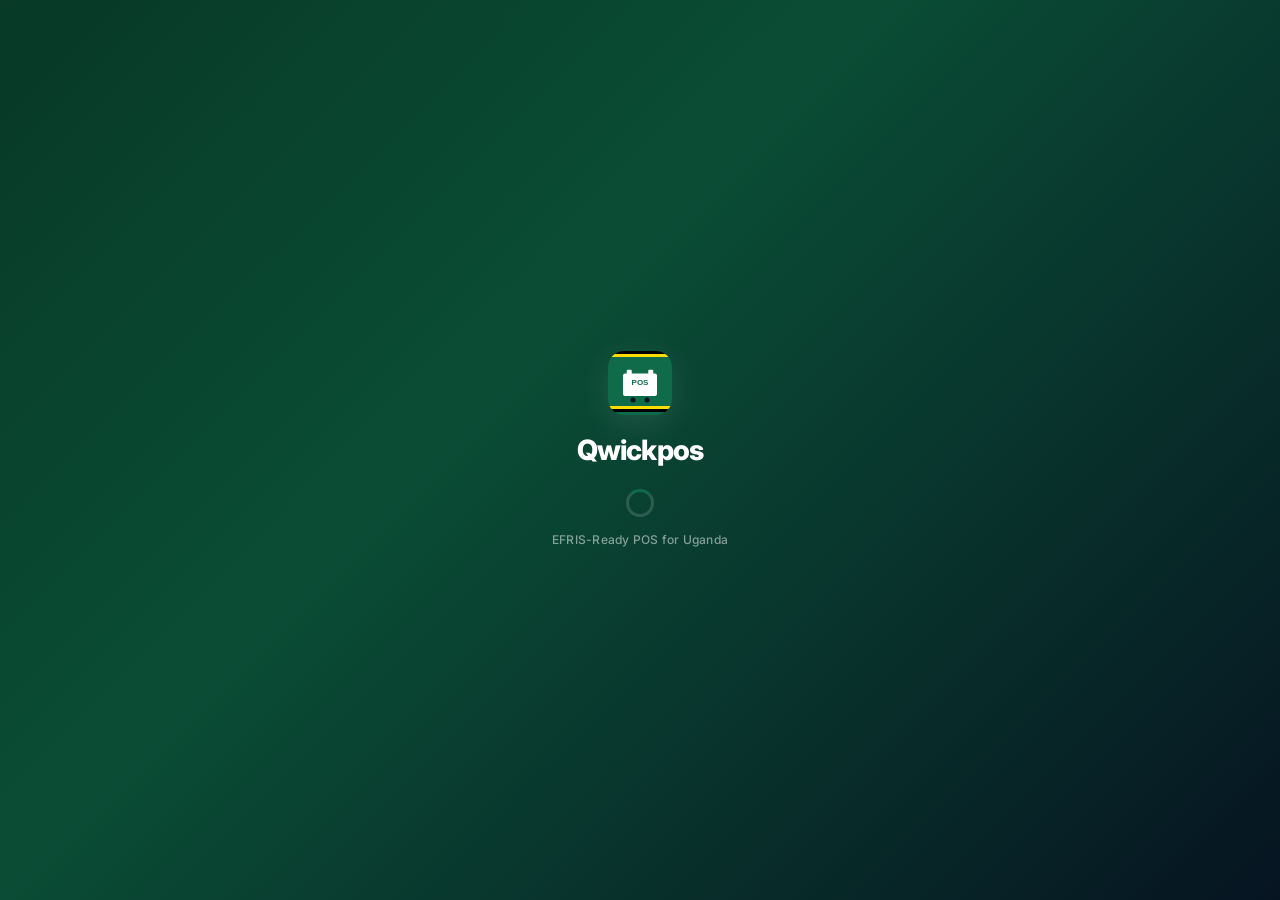
==== commit 08d4d2a5: "feat: add coupons, orders, profile, splash screen, landing page — surpass GoPosify New Features (mat" ====
--- a/index.html
+++ b/index.html
@@ -49,6 +49,16 @@
     <link rel="stylesheet" href="./uganda-pos-styles.css" />
   </head>
   <body>
+    <!-- ===================== SPLASH SCREEN ===================== -->
+    <div id="splash-screen" class="splash-screen">
+      <div class="splash-content">
+        <img src="./uganda-pos-icon.svg" alt="Qwickpos" class="splash-logo" />
+        <div class="splash-name">Qwickpos</div>
+        <div class="splash-spinner"></div>
+        <div class="splash-tag">EFRIS-Ready POS for Uganda</div>
+      </div>
+    </div>
+
     <!-- ===================== LOGIN SCREEN ===================== -->
     <div id="login-screen" class="login-wrap">
       <div class="login-card">
@@ -347,6 +357,9 @@
         <button class="nav-link" data-route="sales">
           <span class="icon">💰</span> <span data-i18n="nav.sales">Sales</span>
         </button>
+        <button class="nav-link" data-route="orders">
+          <span class="icon">📦</span> Orders
+        </button>
         <button class="nav-link" data-route="purchases">
           <span class="icon">🛒</span>
           <span data-i18n="nav.purchases">Purchases</span>
@@ -358,6 +371,9 @@
         <button class="nav-link" data-route="suppliers">
           <span class="icon">🚚</span>
           <span data-i18n="nav.suppliers">Suppliers</span>
+        </button>
+        <button class="nav-link" data-route="coupons">
+          <span class="icon">🎟️</span> Coupons
         </button>
 
         <div class="nav-group-label">Team &amp; Communication</div>
@@ -424,6 +440,9 @@
         <button class="nav-link" data-route="billing" data-role="admin">
           <span class="icon">💳</span>
           <span data-i18n="nav.billing">Billing</span>
+        </button>
+        <button class="nav-link" data-route="profile">
+          <span class="icon">👤</span> My Profile
         </button>
         <button class="nav-link" data-route="admin" data-superadmin="true">
           <span class="icon">🛠️</span>
@@ -514,6 +533,47 @@
     <div id="modal-root"></div>
     <div class="toast-stack" id="toast-stack"></div>
 
+    <!-- Inline guard: prevents native form submit + catches module errors -->
+    <script>
+      (function () {
+        "use strict";
+        var loaded = false;
+        window.addEventListener("error", function (e) {
+          if (loaded) return;
+          var el = document.getElementById("login-error");
+          if (el) {
+            el.innerHTML =
+              "<b>App failed to load:</b><br>" +
+              (e.message || "Unknown error") +
+              (e.filename
+                ? "<br><small>in " + e.filename.split("/").pop() + ":" + e.lineno + "</small>"
+                : "");
+            el.style.display = "block";
+          }
+          console.error("FATAL:", e.message, e.filename, e.lineno);
+        });
+        window.addEventListener("unhandledrejection", function (e) {
+          console.error("Unhandled rejection:", e.reason);
+        });
+        document.addEventListener("DOMContentLoaded", function () {
+          var form = document.getElementById("login-form");
+          if (form)
+            form.addEventListener("submit", function (e) {
+              if (!loaded) {
+                e.preventDefault();
+                var el = document.getElementById("login-error");
+                if (el && !el.textContent) {
+                  el.innerHTML =
+                    "<b>App still loading or failed to load.</b><br>" +
+                    "If this persists, press <b>Ctrl+Shift+R</b> to hard refresh, or clear your browser cache.";
+                  el.style.display = "block";
+                }
+              }
+            });
+        });
+        window.__qwickposReady = function () { loaded = true; };
+      })();
+    </script>
     <script type="module" src="./uganda-pos-app.js"></script>
   </body>
 </html>
--- a/uganda-pos-styles.css
+++ b/uganda-pos-styles.css
@@ -1766,3 +1766,518 @@
   .toast-stack { bottom: 16px; right: 16px; left: 16px; }
   .toast { min-width: 0; }
 }
+
+/* =====================================================================
+   25. SPLASH SCREEN
+   ===================================================================== */
+.splash-screen {
+  position: fixed;
+  inset: 0;
+  z-index: 9999;
+  display: flex;
+  align-items: center;
+  justify-content: center;
+  background: linear-gradient(135deg, var(--brand-darker) 0%, var(--brand-dark) 40%, #061421 100%);
+  transition: opacity 0.5s var(--ease), visibility 0.5s var(--ease);
+}
+.splash-screen.fade-out {
+  opacity: 0;
+  visibility: hidden;
+}
+.splash-content {
+  display: flex;
+  flex-direction: column;
+  align-items: center;
+  gap: 14px;
+  animation: fadeInUp 0.6s var(--ease-out);
+}
+.splash-logo {
+  width: 64px;
+  height: 64px;
+  border-radius: 16px;
+  box-shadow: 0 8px 32px rgba(255,255,255,0.1);
+  animation: splashPulse 2s ease-in-out infinite;
+}
+@keyframes splashPulse {
+  0%, 100% { transform: scale(1); box-shadow: 0 8px 32px rgba(255,255,255,0.1); }
+  50% { transform: scale(1.05); box-shadow: 0 12px 40px rgba(15,107,74,0.3); }
+}
+.splash-name {
+  font-size: 28px;
+  font-weight: 800;
+  color: #fff;
+  letter-spacing: -0.03em;
+}
+.splash-spinner {
+  width: 28px;
+  height: 28px;
+  border: 3px solid rgba(255,255,255,0.15);
+  border-top-color: var(--brand);
+  border-radius: 50%;
+  animation: spin 0.7s linear infinite;
+  margin-top: 4px;
+}
+.splash-tag {
+  font-size: 12px;
+  color: rgba(255,255,255,0.5);
+  font-weight: 500;
+  letter-spacing: 0.02em;
+}
+
+/* =====================================================================
+   26. THEME COLOR PICKER
+   ===================================================================== */
+.theme-color-grid {
+  display: grid;
+  grid-template-columns: repeat(auto-fill, minmax(60px, 1fr));
+  gap: 12px;
+  margin-top: 10px;
+}
+.theme-color-swatch {
+  width: 100%;
+  aspect-ratio: 1;
+  border-radius: var(--radius-sm);
+  cursor: pointer;
+  border: 3px solid transparent;
+  transition: all var(--dur-fast) var(--ease);
+  display: flex;
+  align-items: center;
+  justify-content: center;
+  font-size: 18px;
+  color: #fff;
+  font-weight: 700;
+}
+.theme-color-swatch:hover {
+  transform: scale(1.08);
+  box-shadow: var(--shadow-md);
+}
+.theme-color-swatch.active {
+  border-color: var(--text);
+  box-shadow: var(--shadow-md);
+}
+.theme-color-swatch.active::after {
+  content: "\2713";
+}
+
+/* =====================================================================
+   27. PROFILE PAGE
+   ===================================================================== */
+.profile-header {
+  display: flex;
+  align-items: center;
+  gap: 20px;
+  margin-bottom: 24px;
+}
+.profile-avatar-lg {
+  width: 80px;
+  height: 80px;
+  border-radius: 50%;
+  background: linear-gradient(135deg, var(--brand), var(--brand-dark));
+  color: #fff;
+  display: flex;
+  align-items: center;
+  justify-content: center;
+  font-size: 32px;
+  font-weight: 800;
+  flex-shrink: 0;
+  box-shadow: var(--shadow-md);
+}
+.profile-info h2 {
+  margin: 0 0 4px;
+  font-size: 22px;
+}
+.profile-info .profile-role {
+  font-size: 13px;
+  color: var(--text-muted);
+  text-transform: capitalize;
+}
+.profile-info .profile-business {
+  font-size: 12px;
+  color: var(--text-faint);
+  margin-top: 2px;
+}
+.profile-stats {
+  display: grid;
+  grid-template-columns: repeat(auto-fit, minmax(140px, 1fr));
+  gap: 12px;
+  margin-bottom: 20px;
+}
+.profile-stat {
+  background: var(--surface);
+  border: 1px solid var(--border);
+  border-radius: var(--radius);
+  padding: 14px 16px;
+  text-align: center;
+}
+.profile-stat .stat-value {
+  font-size: 22px;
+  font-weight: 800;
+  letter-spacing: -0.02em;
+}
+.profile-stat .stat-label {
+  font-size: 11px;
+  color: var(--text-muted);
+  font-weight: 600;
+  text-transform: uppercase;
+  letter-spacing: 0.04em;
+  margin-top: 2px;
+}
+
+/* =====================================================================
+   28. COUPONS / GIFT CARDS
+   ===================================================================== */
+.coupon-card {
+  display: flex;
+  align-items: center;
+  gap: 14px;
+  padding: 16px;
+  border: 1px solid var(--border);
+  border-radius: var(--radius);
+  background: var(--surface);
+  transition: all var(--dur-fast) var(--ease);
+  position: relative;
+  overflow: hidden;
+}
+.coupon-card:hover {
+  box-shadow: var(--shadow-md);
+  transform: translateY(-1px);
+}
+.coupon-card::before {
+  content: "";
+  position: absolute;
+  left: 0;
+  top: 0;
+  bottom: 0;
+  width: 4px;
+  background: var(--brand);
+}
+.coupon-card.expired::before { background: var(--danger); }
+.coupon-card.used::before { background: var(--text-faint); }
+.coupon-icon {
+  width: 44px;
+  height: 44px;
+  border-radius: 12px;
+  background: var(--brand-light);
+  color: var(--brand);
+  display: flex;
+  align-items: center;
+  justify-content: center;
+  font-size: 22px;
+  flex-shrink: 0;
+}
+.coupon-info { flex: 1; min-width: 0; }
+.coupon-code {
+  font-size: 16px;
+  font-weight: 800;
+  letter-spacing: 0.05em;
+  font-family: var(--font-mono);
+}
+.coupon-desc {
+  font-size: 12px;
+  color: var(--text-muted);
+  margin-top: 2px;
+}
+.coupon-value {
+  font-size: 18px;
+  font-weight: 800;
+  color: var(--brand);
+}
+.coupon-status {
+  font-size: 11px;
+  margin-top: 4px;
+}
+
+/* =====================================================================
+   29. ORDERS MANAGEMENT
+   ===================================================================== */
+.order-status-badge {
+  display: inline-flex;
+  align-items: center;
+  gap: 5px;
+  padding: 4px 10px;
+  border-radius: var(--radius-pill);
+  font-size: 11px;
+  font-weight: 700;
+}
+.order-status-pending { background: var(--warning-light); color: var(--warning); }
+.order-status-processing { background: var(--info-light); color: var(--info); }
+.order-status-completed { background: var(--brand-light); color: var(--brand); }
+.order-status-cancelled { background: var(--danger-light); color: var(--danger); }
+
+/* =====================================================================
+   30. ACTIVITY FEED (Dashboard)
+   ===================================================================== */
+.activity-feed {
+  display: flex;
+  flex-direction: column;
+  gap: 0;
+}
+.activity-item {
+  display: flex;
+  gap: 12px;
+  padding: 12px 0;
+  border-bottom: 1px solid var(--border);
+  align-items: flex-start;
+}
+.activity-item:last-child { border-bottom: none; }
+.activity-dot {
+  width: 32px;
+  height: 32px;
+  border-radius: 50%;
+  display: flex;
+  align-items: center;
+  justify-content: center;
+  font-size: 15px;
+  flex-shrink: 0;
+}
+.activity-dot.sale { background: var(--brand-light); color: var(--brand); }
+.activity-dot.stock { background: var(--warning-light); color: var(--warning); }
+.activity-dot.user { background: var(--info-light); color: var(--info); }
+.activity-dot.alert { background: var(--danger-light); color: var(--danger); }
+.activity-body { flex: 1; min-width: 0; }
+.activity-title { font-size: 13px; font-weight: 600; }
+.activity-time { font-size: 11px; color: var(--text-faint); margin-top: 2px; }
+
+/* Quick action buttons on dashboard */
+.quick-actions {
+  display: grid;
+  grid-template-columns: repeat(auto-fill, minmax(120px, 1fr));
+  gap: 10px;
+  margin-bottom: 20px;
+}
+.quick-action {
+  display: flex;
+  flex-direction: column;
+  align-items: center;
+  gap: 8px;
+  padding: 16px 12px;
+  border: 1px solid var(--border);
+  border-radius: var(--radius);
+  background: var(--surface);
+  cursor: pointer;
+  transition: all var(--dur-fast) var(--ease);
+  text-decoration: none;
+  color: var(--text);
+}
+.quick-action:hover {
+  border-color: var(--brand);
+  box-shadow: var(--shadow-md);
+  transform: translateY(-2px);
+}
+.quick-action .qa-icon {
+  width: 44px;
+  height: 44px;
+  border-radius: 12px;
+  display: flex;
+  align-items: center;
+  justify-content: center;
+  font-size: 22px;
+}
+.quick-action .qa-label {
+  font-size: 12px;
+  font-weight: 600;
+  text-align: center;
+}
+
+/* =====================================================================
+   31. LANDING PAGE
+   ===================================================================== */
+.landing-hero {
+  min-height: 100vh;
+  display: flex;
+  align-items: center;
+  justify-content: center;
+  background: linear-gradient(135deg, var(--brand-darker) 0%, var(--brand-dark) 40%, #061421 100%);
+  position: relative;
+  overflow: hidden;
+  padding: 40px 20px;
+}
+.landing-hero::before,
+.landing-hero::after {
+  content: "";
+  position: absolute;
+  border-radius: 50%;
+  filter: blur(100px);
+  opacity: 0.12;
+  animation: float 14s ease-in-out infinite;
+}
+.landing-hero::before {
+  width: 500px; height: 500px;
+  background: var(--brand);
+  top: -150px; left: -150px;
+}
+.landing-hero::after {
+  width: 400px; height: 400px;
+  background: var(--accent);
+  bottom: -100px; right: -100px;
+  animation-delay: -7s;
+}
+.landing-hero-content {
+  max-width: 900px;
+  text-align: center;
+  position: relative;
+  z-index: 1;
+  animation: fadeInUp 0.8s var(--ease-out);
+}
+.landing-hero img {
+  width: 72px;
+  height: 72px;
+  border-radius: 18px;
+  box-shadow: 0 12px 40px rgba(255,255,255,0.1);
+  margin-bottom: 20px;
+}
+.landing-hero h1 {
+  font-size: 48px;
+  font-weight: 800;
+  color: #fff;
+  margin: 0 0 12px;
+  letter-spacing: -0.03em;
+  line-height: 1.1;
+}
+.landing-hero h1 .accent { color: var(--brand); }
+.landing-hero p {
+  font-size: 18px;
+  color: rgba(255,255,255,0.7);
+  max-width: 600px;
+  margin: 0 auto 28px;
+  line-height: 1.6;
+}
+.landing-hero .btn {
+  padding: 14px 32px;
+  font-size: 16px;
+}
+.landing-hero .btn-primary {
+  background: linear-gradient(135deg, var(--brand), #22c55e);
+  border: none;
+}
+.landing-cta-row {
+  display: flex;
+  gap: 12px;
+  justify-content: center;
+  flex-wrap: wrap;
+}
+.landing-features {
+  padding: 80px 20px;
+  max-width: 1200px;
+  margin: 0 auto;
+}
+.landing-features h2 {
+  text-align: center;
+  font-size: 32px;
+  font-weight: 800;
+  letter-spacing: -0.02em;
+  margin-bottom: 40px;
+}
+.landing-feature-grid {
+  display: grid;
+  grid-template-columns: repeat(auto-fill, minmax(260px, 1fr));
+  gap: 20px;
+}
+.landing-feature {
+  padding: 28px;
+  border: 1px solid var(--border);
+  border-radius: var(--radius);
+  background: var(--surface);
+  transition: all var(--dur) var(--ease);
+}
+.landing-feature:hover {
+  box-shadow: var(--shadow-lg);
+  transform: translateY(-4px);
+}
+.landing-feature .lf-icon {
+  width: 52px;
+  height: 52px;
+  border-radius: 14px;
+  display: flex;
+  align-items: center;
+  justify-content: center;
+  font-size: 26px;
+  margin-bottom: 16px;
+}
+.landing-feature h3 {
+  font-size: 17px;
+  font-weight: 700;
+  margin: 0 0 8px;
+}
+.landing-feature p {
+  font-size: 14px;
+  color: var(--text-muted);
+  line-height: 1.5;
+  margin: 0;
+}
+.landing-pricing {
+  padding: 80px 20px;
+  background: var(--surface-2);
+}
+.landing-pricing h2 {
+  text-align: center;
+  font-size: 32px;
+  font-weight: 800;
+  letter-spacing: -0.02em;
+  margin-bottom: 40px;
+}
+.landing-pricing-grid {
+  display: grid;
+  grid-template-columns: repeat(auto-fit, minmax(280px, 1fr));
+  gap: 20px;
+  max-width: 1000px;
+  margin: 0 auto;
+}
+.landing-pricing-card {
+  background: var(--surface);
+  border: 1px solid var(--border);
+  border-radius: var(--radius);
+  padding: 32px;
+  text-align: center;
+  transition: all var(--dur) var(--ease);
+}
+.landing-pricing-card.featured {
+  border-color: var(--brand);
+  box-shadow: var(--shadow-brand);
+  transform: scale(1.03);
+}
+.landing-pricing-card:hover {
+  box-shadow: var(--shadow-lg);
+}
+.landing-pricing-card .plan-name {
+  font-size: 18px;
+  font-weight: 700;
+  margin-bottom: 8px;
+}
+.landing-pricing-card .plan-price {
+  font-size: 36px;
+  font-weight: 800;
+  letter-spacing: -0.03em;
+  margin: 12px 0;
+}
+.landing-pricing-card .plan-price small {
+  font-size: 14px;
+  font-weight: 500;
+  color: var(--text-muted);
+}
+.landing-pricing-card .plan-features {
+  list-style: none;
+  padding: 0;
+  margin: 20px 0;
+  text-align: left;
+}
+.landing-pricing-card .plan-features li {
+  padding: 8px 0;
+  font-size: 14px;
+  color: var(--text-muted);
+  border-bottom: 1px solid var(--border);
+}
+.landing-pricing-card .plan-features li:last-child { border-bottom: none; }
+.landing-footer {
+  padding: 40px 20px;
+  text-align: center;
+  color: var(--text-muted);
+  font-size: 13px;
+  border-top: 1px solid var(--border);
+}
+@media (max-width: 640px) {
+  .landing-hero h1 { font-size: 32px; }
+  .landing-hero p { font-size: 15px; }
+  .landing-features h2, .landing-pricing h2 { font-size: 24px; }
+  .landing-pricing-card.featured { transform: none; }
+}
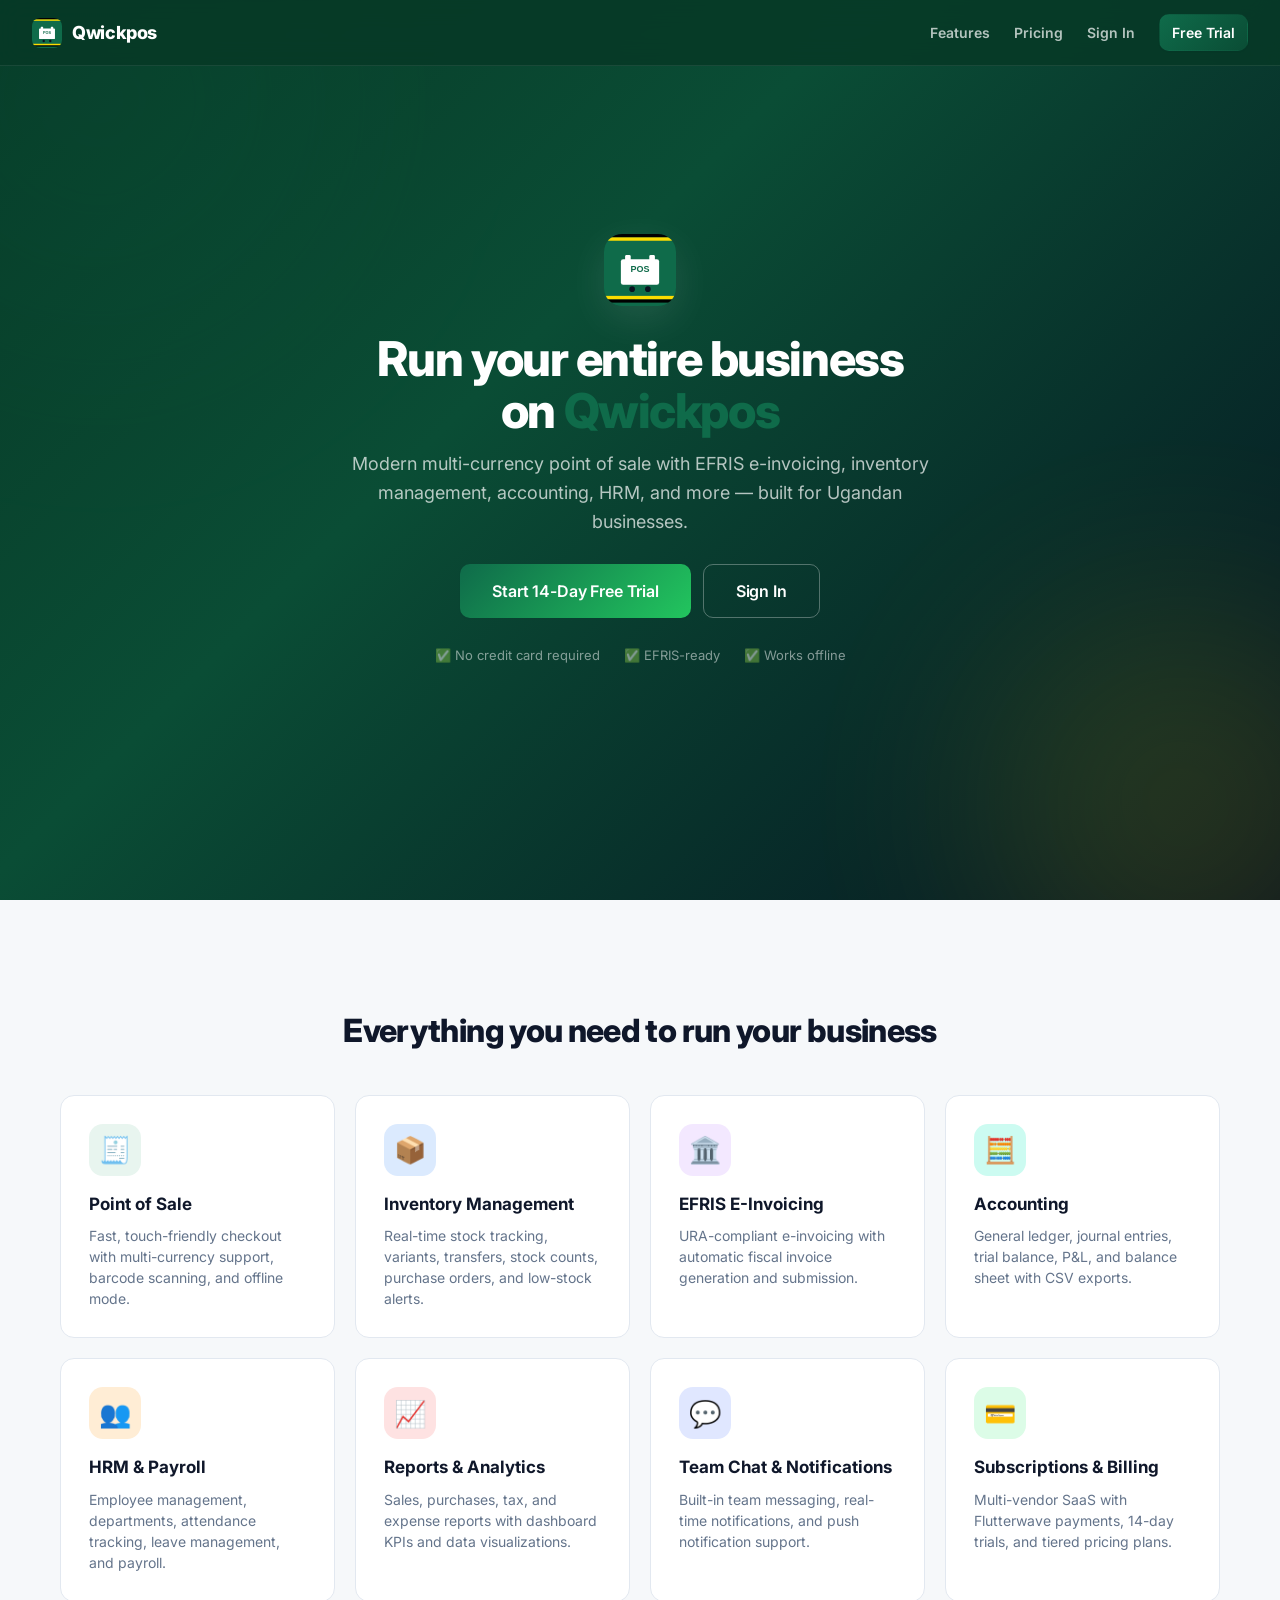
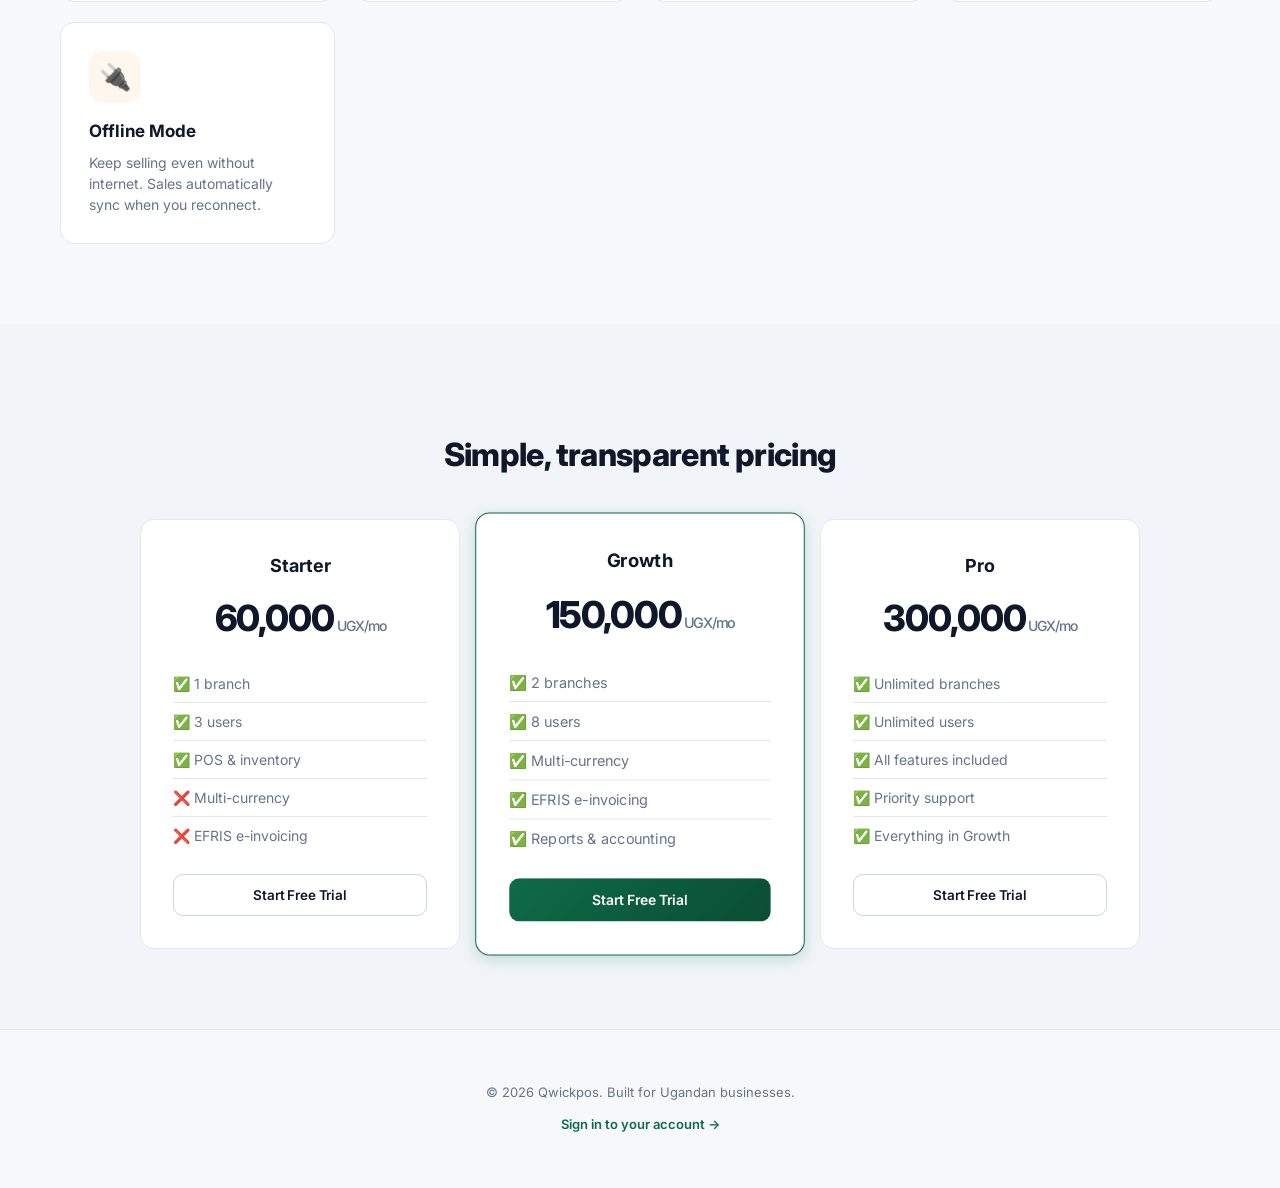
==== commit 136641aa: "feat: landing page is now the home page at /, app moved to /app - landing.html -> index.html (market" ====
--- a/index.html
+++ b/index.html
@@ -2,578 +2,148 @@
 <html lang="en" data-theme="light">
   <head>
     <meta charset="UTF-8" />
-    <meta
-      name="viewport"
-      content="width=device-width, initial-scale=1, viewport-fit=cover"
-    />
-    <title>Qwickpos — EFRIS Ready</title>
-    <meta
-      name="description"
-      content="Modern multi-currency point of sale with EFRIS e-invoicing readiness for Ugandan businesses."
-    />
+    <meta name="viewport" content="width=device-width, initial-scale=1, viewport-fit=cover" />
+    <title>Qwickpos — Modern POS & ERP for Uganda</title>
+    <meta name="description" content="All-in-one point of sale, inventory, accounting, HRM, and EFRIS e-invoicing for Ugandan businesses. Start your 14-day free trial." />
     <meta name="theme-color" content="#0f6b4a" />
-    <!-- Fonts -->
     <link rel="preconnect" href="https://fonts.googleapis.com" />
     <link rel="preconnect" href="https://fonts.gstatic.com" crossorigin />
-    <link
-      href="https://fonts.googleapis.com/css2?family=Inter:wght@400;500;600;700;800&display=swap"
-      rel="stylesheet"
-    />
-    <!-- Open Graph / Social Media -->
-    <meta property="og:type" content="website" />
-    <meta property="og:url" content="https://qwickpos.netlify.app/" />
-    <meta property="og:title" content="Qwickpos — Modern POS for Uganda" />
-    <meta
-      property="og:description"
-      content="Multi-currency point of sale with EFRIS e-invoicing readiness for Ugandan businesses. Manage sales, inventory, customers, and suppliers with ease."
-    />
-    <meta
-      property="og:image"
-      content="https://qwickpos.netlify.app/uganda-pos-icon.svg"
-    />
-    <meta property="og:site_name" content="Qwickpos" />
-    <!-- Twitter Card -->
-    <meta name="twitter:card" content="summary" />
-    <meta name="twitter:title" content="Qwickpos — Modern POS for Uganda" />
-    <meta
-      name="twitter:description"
-      content="Multi-currency point of sale with EFRIS e-invoicing readiness for Ugandan businesses."
-    />
-    <meta
-      name="twitter:image"
-      content="https://qwickpos.netlify.app/uganda-pos-icon.svg"
-    />
-    <link rel="manifest" href="./uganda-pos-manifest.json" />
+    <link href="https://fonts.googleapis.com/css2?family=Inter:wght@400;500;600;700;800&display=swap" rel="stylesheet" />
     <link rel="icon" href="./uganda-pos-icon.svg" type="image/svg+xml" />
-    <link rel="apple-touch-icon" href="./uganda-pos-icon.svg" />
     <link rel="stylesheet" href="./uganda-pos-styles.css" />
   </head>
   <body>
-    <!-- ===================== SPLASH SCREEN ===================== -->
-    <div id="splash-screen" class="splash-screen">
-      <div class="splash-content">
-        <img src="./uganda-pos-icon.svg" alt="Qwickpos" class="splash-logo" />
-        <div class="splash-name">Qwickpos</div>
-        <div class="splash-spinner"></div>
-        <div class="splash-tag">EFRIS-Ready POS for Uganda</div>
+    <!-- ===================== NAVBAR ===================== -->
+    <nav class="landing-nav">
+      <a href="./" class="landing-nav-brand">
+        <img src="./uganda-pos-icon.svg" alt="Qwickpos" />
+        <span>Qwickpos</span>
+      </a>
+      <div class="landing-nav-links">
+        <a href="#features">Features</a>
+        <a href="#pricing">Pricing</a>
+        <a href="./app.html#login">Sign In</a>
+        <a href="./app.html#signup" class="btn btn-primary btn-sm">Free Trial</a>
       </div>
-    </div>
+    </nav>
 
-    <!-- ===================== LOGIN SCREEN ===================== -->
-    <div id="login-screen" class="login-wrap">
-      <div class="login-card">
-        <div class="flag-strip"></div>
-        <div class="login-logo">
-          <img src="./uganda-pos-icon.svg" alt="Qwickpos" />
-          <h1>Qwickpos</h1>
-          <p>
-            Modern multi-currency point of sale, EFRIS-ready for URA
-            e-invoicing.
-          </p>
+    <!-- ===================== HERO ===================== -->
+    <section class="landing-hero">
+      <div class="landing-hero-content">
+        <img src="./uganda-pos-icon.svg" alt="Qwickpos" />
+        <h1>Run your entire business<br>on <span class="accent">Qwickpos</span></h1>
+        <p>Modern multi-currency point of sale with EFRIS e-invoicing, inventory management, accounting, HRM, and more — built for Ugandan businesses.</p>
+        <div class="landing-cta-row">
+          <a href="./app.html#signup" class="btn btn-primary">Start 14-Day Free Trial</a>
+          <a href="./app.html#login" class="btn btn-outline" style="color:#fff;border-color:rgba(255,255,255,0.3);">Sign In</a>
         </div>
-
-        <form id="login-form">
-          <div class="field">
-            <label for="login-email">Email</label>
-            <input
-              id="login-email"
-              type="email"
-              autocomplete="username"
-              required
-              placeholder="you@business.com"
-            />
-          </div>
-          <div class="field">
-            <label for="login-password">Password</label>
-            <input
-              id="login-password"
-              type="password"
-              autocomplete="current-password"
-              required
-              placeholder="••••••••"
-            />
-          </div>
-          <button
-            class="btn btn-primary btn-block"
-            type="submit"
-            id="login-submit"
-          >
-            Sign In
-          </button>
-          <p
-            id="login-error"
-            class="help-text"
-            style="color: var(--danger); display: none; margin-top: 10px"
-          ></p>
-        </form>
-
-        <p class="help-text" style="text-align: center; margin-top: 10px">
-          <a href="#" id="show-forgot-link" style="color: var(--primary)"
-            >Forgot password?</a
-          >
-        </p>
-
-        <p class="help-text" style="text-align: center; margin-top: 16px">
-          New business?
-          <a href="#" id="show-signup-link">Start your 14-day free trial</a>
-        </p>
-      </div>
-    </div>
-
-    <!-- ===================== SIGNUP SCREEN ===================== -->
-    <div id="signup-screen" class="login-wrap hidden">
-      <div class="login-card" style="max-width: 680px">
-        <div class="flag-strip"></div>
-        <div class="login-logo">
-          <img src="./uganda-pos-icon.svg" alt="Qwickpos" />
-          <h1>Start your free trial</h1>
-          <p>
-            14 days free. Then pay monthly with Flutterwave — mobile money, card
-            or bank.
-          </p>
-        </div>
-
-        <div id="signup-plans" class="grid-3"></div>
-
-        <form id="signup-form" class="hidden">
-          <input type="hidden" id="signup-plan-code" value="starter" />
-          <div class="field">
-            <label for="signup-business-name">Business Name</label
-            ><input id="signup-business-name" required />
-          </div>
-          <div class="field-row">
-            <div class="field">
-              <label for="signup-full-name">Your Full Name</label
-              ><input id="signup-full-name" required />
-            </div>
-            <div class="field">
-              <label for="signup-phone">Phone</label
-              ><input id="signup-phone" placeholder="+2567xxxxxxxx" />
-            </div>
-          </div>
-          <div class="field-row">
-            <div class="field">
-              <label for="signup-email">Email</label
-              ><input id="signup-email" type="email" required />
-            </div>
-            <div class="field">
-              <label for="signup-password">Password</label
-              ><input
-                id="signup-password"
-                type="password"
-                required
-                minlength="8"
-                placeholder="At least 8 characters with a letter and number"
-              />
-            </div>
-          </div>
-          <div class="field">
-            <label for="signup-currency">Base Currency</label>
-            <select id="signup-currency">
-              <option value="UGX">UGX — Uganda Shilling</option>
-              <option value="USD">USD — US Dollar</option>
-              <option value="KES">KES — Kenyan Shilling</option>
-            </select>
-          </div>
-          <button
-            class="btn btn-outline btn-block"
-            type="button"
-            id="signup-back-btn"
-            style="margin-bottom: 8px"
-          >
-            &larr; Change Plan
-          </button>
-          <button
-            class="btn btn-primary btn-block"
-            type="submit"
-            id="signup-submit"
-          >
-            Start 14-Day Free Trial
-          </button>
-          <p
-            id="signup-error"
-            class="help-text"
-            style="color: var(--danger); display: none; margin-top: 10px"
-          ></p>
-        </form>
-
-        <p class="help-text" style="text-align: center; margin-top: 16px">
-          Already have an account? <a href="#" id="show-login-link">Sign in</a>
-        </p>
-      </div>
-    </div>
-
-    <!-- ===================== RESET PASSWORD SCREEN ===================== -->
-    <div id="reset-screen" class="login-wrap hidden">
-      <div class="login-card">
-        <div class="flag-strip"></div>
-        <div class="login-logo">
-          <img src="./uganda-pos-icon.svg" alt="Qwickpos" />
-          <h1>Reset Password</h1>
-          <p>Enter your email and we'll send you a reset link.</p>
-        </div>
-
-        <form id="reset-form">
-          <div class="field">
-            <label for="reset-email">Email</label>
-            <input
-              id="reset-email"
-              type="email"
-              autocomplete="email"
-              required
-              placeholder="you@business.com"
-            />
-          </div>
-          <button
-            class="btn btn-primary btn-block"
-            type="submit"
-            id="reset-submit"
-          >
-            Send Reset Link
-          </button>
-          <p
-            id="reset-error"
-            class="help-text"
-            style="color: var(--danger); display: none; margin-top: 10px"
-          ></p>
-          <p
-            id="reset-success"
-            class="help-text"
-            style="color: var(--success); display: none; margin-top: 10px"
-          ></p>
-        </form>
-
-        <p class="help-text" style="text-align: center; margin-top: 16px">
-          <a href="#" id="show-login-from-reset" style="color: var(--primary)"
-            >← Back to Sign In</a
-          >
-        </p>
-      </div>
-    </div>
-
-    <!-- ===================== CREATE BUSINESS SCREEN ===================== -->
-    <div id="create-business-screen" class="login-wrap hidden">
-      <div class="login-card" style="max-width: 520px">
-        <div class="flag-strip"></div>
-        <div class="login-logo">
-          <img src="./uganda-pos-icon.svg" alt="Qwickpos" />
-          <h1>Welcome to Qwickpos</h1>
-          <p>Create your business to start your 14-day free trial.</p>
-        </div>
-
-        <form id="create-business-form">
-          <div class="field">
-            <label for="cb-business-name">Business Name</label>
-            <input
-              id="cb-business-name"
-              type="text"
-              required
-              placeholder="e.g. John's Supermarket"
-              autocomplete="organization"
-            />
-          </div>
-          <div class="field">
-            <label for="cb-full-name">Your Full Name</label>
-            <input
-              id="cb-full-name"
-              type="text"
-              required
-              placeholder="e.g. John Musoke"
-              autocomplete="name"
-            />
-          </div>
-          <div class="field">
-            <label for="cb-phone">Phone (optional)</label>
-            <input
-              id="cb-phone"
-              type="tel"
-              placeholder="+256 7xx xxx xxx"
-              autocomplete="tel"
-            />
-          </div>
-          <div class="field">
-            <label for="cb-currency">Base Currency</label>
-            <select id="cb-currency">
-              <option value="UGX">UGX — Uganda Shilling</option>
-              <option value="USD">USD — US Dollar</option>
-              <option value="KES">KES — Kenyan Shilling</option>
-            </select>
-          </div>
-          <button
-            class="btn btn-primary btn-block"
-            type="submit"
-            id="cb-submit"
-          >
-            Create Business & Start Trial
-          </button>
-          <p
-            id="cb-error"
-            class="help-text"
-            style="color: var(--danger); display: none; margin-top: 10px"
-          ></p>
-        </form>
-      </div>
-    </div>
-
-    <!-- ===================== APP SHELL ===================== -->
-    <div id="app-shell" class="app-shell hidden">
-      <div class="impersonate-banner hidden" id="impersonate-banner">
-        <span>👁 Impersonating: <span id="impersonate-name"></span></span>
-        <button id="impersonate-stop">Exit Impersonation</button>
-      </div>
-      <div class="sidebar-backdrop" id="sidebar-backdrop"></div>
-
-      <aside class="sidebar" id="sidebar">
-        <div class="brand-row">
-          <img src="./uganda-pos-icon.svg" alt="logo" />
-          <div>
-            <div class="brand-name" id="sidebar-business-name">Qwickpos</div>
-            <div class="brand-sub" id="sidebar-branch-name">Main Branch</div>
-          </div>
-        </div>
-
-        <div class="nav-group-label">Operations</div>
-        <button class="nav-link" data-route="dashboard">
-          <span class="icon">📊</span>
-          <span data-i18n="nav.dashboard">Dashboard</span>
-        </button>
-        <button class="nav-link" data-route="pos">
-          <span class="icon">🧾</span>
-          <span data-i18n="nav.pos">Sell (POS)</span>
-        </button>
-        <button class="nav-link" data-route="quotations">
-          <span class="icon">📄</span>
-          <span data-i18n="nav.quotations">Quotations</span>
-        </button>
-        <button class="nav-link" data-route="products">
-          <span class="icon">🏷️</span>
-          <span data-i18n="nav.products">Products</span>
-        </button>
-        <button class="nav-link" data-route="inventory">
-          <span class="icon">📦</span>
-          <span data-i18n="nav.inventory">Inventory</span>
-          <span class="nav-badge hidden" id="low-stock-badge">0</span>
-        </button>
-        <button class="nav-link" data-route="sales">
-          <span class="icon">💰</span> <span data-i18n="nav.sales">Sales</span>
-        </button>
-        <button class="nav-link" data-route="orders">
-          <span class="icon">📦</span> Orders
-        </button>
-        <button class="nav-link" data-route="purchases">
-          <span class="icon">🛒</span>
-          <span data-i18n="nav.purchases">Purchases</span>
-        </button>
-        <button class="nav-link" data-route="customers">
-          <span class="icon">👥</span>
-          <span data-i18n="nav.customers">Customers</span>
-        </button>
-        <button class="nav-link" data-route="suppliers">
-          <span class="icon">🚚</span>
-          <span data-i18n="nav.suppliers">Suppliers</span>
-        </button>
-        <button class="nav-link" data-route="coupons">
-          <span class="icon">🎟️</span> Coupons
-        </button>
-
-        <div class="nav-group-label">Team &amp; Communication</div>
-        <button class="nav-link" data-route="chat">
-          <span class="icon">💬</span> <span data-i18n="nav.chat">Chat</span>
-          <span class="nav-badge hidden" id="chat-badge">0</span>
-        </button>
-        <button class="nav-link" data-route="notifications">
-          <span class="icon">🔔</span>
-          <span data-i18n="nav.notifications">Notifications</span>
-          <span class="nav-badge hidden" id="notif-sidebar-badge">0</span>
-        </button>
-        <button class="nav-link" data-route="notifications_center">
-          <span class="icon">✉️</span>
-          <span data-i18n="nav.email_sms">Email &amp; SMS</span>
-        </button>
-
-        <div class="nav-group-label">Sales &amp; CRM</div>
-        <button class="nav-link" data-route="leads">
-          <span class="icon">💼</span>
-          <span data-i18n="nav.leads">Lead Management</span>
-        </button>
-        <button class="nav-link" data-route="deliveries">
-          <span class="icon">🚚</span>
-          <span data-i18n="nav.deliveries">Deliveries</span>
-        </button>
-
-        <div class="nav-group-label">People</div>
-        <button class="nav-link" data-route="hrm">
-          <span class="icon">👥</span> <span data-i18n="nav.hrm">HRM</span>
-        </button>
-
-        <div class="nav-group-label">Compliance &amp; Insights</div>
-        <button class="nav-link" data-route="audit">
-          <span class="icon">📋</span>
-          <span data-i18n="nav.audit">Audit Logs</span>
-        </button>
-        <button class="nav-link" data-route="efris">
-          <span class="icon">🏛️</span> <span data-i18n="nav.efris">EFRIS</span>
-          <span class="nav-badge hidden" id="efris-badge">0</span>
-        </button>
-        <button class="nav-link" data-route="reports">
-          <span class="icon">📈</span>
-          <span data-i18n="nav.reports">Reports</span>
-        </button>
-        <button class="nav-link" data-route="accounting">
-          <span class="icon">🧮</span>
-          <span data-i18n="nav.accounting">Accounting</span>
-        </button>
-        <button
-          class="nav-link"
-          data-route="settings"
-          data-role="admin,manager"
-        >
-          <span class="icon">⚙️</span>
-          <span data-i18n="nav.settings">Settings</span>
-        </button>
-        <button class="nav-link" data-route="templates">
-          <span class="icon">🧾</span> Templates
-        </button>
-        <button class="nav-link" data-route="backup">
-          <span class="icon">💾</span> Backup
-        </button>
-        <button class="nav-link" data-route="billing" data-role="admin">
-          <span class="icon">💳</span>
-          <span data-i18n="nav.billing">Billing</span>
-        </button>
-        <button class="nav-link" data-route="profile">
-          <span class="icon">👤</span> My Profile
-        </button>
-        <button class="nav-link" data-route="admin" data-superadmin="true">
-          <span class="icon">🛠️</span>
-          <span data-i18n="nav.admin">Platform Admin</span>
-        </button>
-
-        <div class="sidebar-footer">
-          <div class="offline-pill" id="trial-pill"></div>
-          <div class="offline-pill" id="offline-pill">
-            <span class="dot"></span> Offline — sales will sync
-          </div>
-          <button class="btn btn-outline btn-block btn-sm" id="logout-btn">
-            Log out
-          </button>
-        </div>
-      </aside>
-
-      <div class="main">
-        <header class="topbar">
-          <button class="menu-btn" id="menu-btn">☰</button>
-          <h1 id="page-title">Dashboard</h1>
-          <div class="spacer"></div>
-          <select
-            id="currency-picker"
-            class="hidden"
-            title="Display currency"
-            style="
-              border-radius: 999px;
-              border: 1px solid var(--border);
-              padding: 6px 10px;
-              background: var(--surface);
-            "
-          ></select>
-          <select
-            id="lang-picker"
-            title="Language"
-            style="
-              border-radius: 999px;
-              border: 1px solid var(--border);
-              padding: 6px 10px;
-              background: var(--surface);
-              font-size: 13px;
-            "
-          >
-            <option value="en">EN</option>
-            <option value="lg">LG</option>
-          </select>
-          <div class="notif-wrapper" id="notif-wrapper">
-            <button class="icon-btn" id="notif-bell" title="Notifications">
-              🔔
-              <span class="notif-badge hidden" id="notif-badge">0</span>
-            </button>
-            <div class="notif-dropdown hidden" id="notif-dropdown">
-              <div class="notif-header">
-                <span>Notifications</span>
-                <button class="btn btn-sm btn-outline" id="notif-mark-all">
-                  Mark all read
-                </button>
-              </div>
-              <div class="notif-list" id="notif-list">
-                <div class="empty-state" style="padding: 24px">
-                  No notifications yet
-                </div>
-              </div>
-            </div>
-          </div>
-          <button class="icon-btn" id="theme-toggle" title="Toggle theme">
-            🌙
-          </button>
-          <button class="user-chip" id="user-chip">
-            <span class="avatar" id="user-avatar">U</span>
-            <span>
-              <div id="user-name" style="font-size: 12.5px; font-weight: 600">
-                User
-              </div>
-              <div class="role" id="user-role">cashier</div>
-            </span>
-          </button>
-        </header>
-
-        <div class="view" id="view-root">
-          <!-- rendered by app.js -->
+        <div style="margin-top:28px;display:flex;gap:24px;justify-content:center;flex-wrap:wrap;color:rgba(255,255,255,0.5);font-size:13px;">
+          <span>✅ No credit card required</span>
+          <span>✅ EFRIS-ready</span>
+          <span>✅ Works offline</span>
         </div>
       </div>
-    </div>
+    </section>
 
-    <!-- ===================== MODAL / TOAST ROOTS ===================== -->
-    <div id="modal-root"></div>
-    <div class="toast-stack" id="toast-stack"></div>
+    <!-- ===================== FEATURES ===================== -->
+    <section class="landing-features" id="features">
+      <h2>Everything you need to run your business</h2>
+      <div class="landing-feature-grid">
+        <div class="landing-feature">
+          <div class="lf-icon" style="background:var(--brand-light);color:var(--brand);">🧾</div>
+          <h3>Point of Sale</h3>
+          <p>Fast, touch-friendly checkout with multi-currency support, barcode scanning, and offline mode.</p>
+        </div>
+        <div class="landing-feature">
+          <div class="lf-icon" style="background:#dbeafe;color:#2563eb;">📦</div>
+          <h3>Inventory Management</h3>
+          <p>Real-time stock tracking, variants, transfers, stock counts, purchase orders, and low-stock alerts.</p>
+        </div>
+        <div class="landing-feature">
+          <div class="lf-icon" style="background:#f3e8ff;color:#9333ea;">🏛️</div>
+          <h3>EFRIS E-Invoicing</h3>
+          <p>URA-compliant e-invoicing with automatic fiscal invoice generation and submission.</p>
+        </div>
+        <div class="landing-feature">
+          <div class="lf-icon" style="background:#ccfbf1;color:#0d9488;">🧮</div>
+          <h3>Accounting</h3>
+          <p>General ledger, journal entries, trial balance, P&L, and balance sheet with CSV exports.</p>
+        </div>
+        <div class="landing-feature">
+          <div class="lf-icon" style="background:#ffedd5;color:#ea580c;">👥</div>
+          <h3>HRM & Payroll</h3>
+          <p>Employee management, departments, attendance tracking, leave management, and payroll.</p>
+        </div>
+        <div class="landing-feature">
+          <div class="lf-icon" style="background:#fee2e2;color:#dc2626;">📈</div>
+          <h3>Reports & Analytics</h3>
+          <p>Sales, purchases, tax, and expense reports with dashboard KPIs and data visualizations.</p>
+        </div>
+        <div class="landing-feature">
+          <div class="lf-icon" style="background:#e0e7ff;color:#4f46e5;">💬</div>
+          <h3>Team Chat & Notifications</h3>
+          <p>Built-in team messaging, real-time notifications, and push notification support.</p>
+        </div>
+        <div class="landing-feature">
+          <div class="lf-icon" style="background:#dcfce7;color:#16a34a;">💳</div>
+          <h3>Subscriptions & Billing</h3>
+          <p>Multi-vendor SaaS with Flutterwave payments, 14-day trials, and tiered pricing plans.</p>
+        </div>
+        <div class="landing-feature">
+          <div class="lf-icon" style="background:#fff7ed;color:#b8860b;">🔌</div>
+          <h3>Offline Mode</h3>
+          <p>Keep selling even without internet. Sales automatically sync when you reconnect.</p>
+        </div>
+      </div>
+    </section>
 
-    <!-- Inline guard: prevents native form submit + catches module errors -->
-    <script>
-      (function () {
-        "use strict";
-        var loaded = false;
-        window.addEventListener("error", function (e) {
-          if (loaded) return;
-          var el = document.getElementById("login-error");
-          if (el) {
-            el.innerHTML =
-              "<b>App failed to load:</b><br>" +
-              (e.message || "Unknown error") +
-              (e.filename
-                ? "<br><small>in " + e.filename.split("/").pop() + ":" + e.lineno + "</small>"
-                : "");
-            el.style.display = "block";
-          }
-          console.error("FATAL:", e.message, e.filename, e.lineno);
-        });
-        window.addEventListener("unhandledrejection", function (e) {
-          console.error("Unhandled rejection:", e.reason);
-        });
-        document.addEventListener("DOMContentLoaded", function () {
-          var form = document.getElementById("login-form");
-          if (form)
-            form.addEventListener("submit", function (e) {
-              if (!loaded) {
-                e.preventDefault();
-                var el = document.getElementById("login-error");
-                if (el && !el.textContent) {
-                  el.innerHTML =
-                    "<b>App still loading or failed to load.</b><br>" +
-                    "If this persists, press <b>Ctrl+Shift+R</b> to hard refresh, or clear your browser cache.";
-                  el.style.display = "block";
-                }
-              }
-            });
-        });
-        window.__qwickposReady = function () { loaded = true; };
-      })();
-    </script>
-    <script type="module" src="./uganda-pos-app.js"></script>
+    <!-- ===================== PRICING ===================== -->
+    <section class="landing-pricing" id="pricing">
+      <h2>Simple, transparent pricing</h2>
+      <div class="landing-pricing-grid">
+        <div class="landing-pricing-card">
+          <div class="plan-name">Starter</div>
+          <div class="plan-price">60,000<small> UGX/mo</small></div>
+          <ul class="plan-features">
+            <li>✅ 1 branch</li>
+            <li>✅ 3 users</li>
+            <li>✅ POS & inventory</li>
+            <li>❌ Multi-currency</li>
+            <li>❌ EFRIS e-invoicing</li>
+          </ul>
+          <a href="./app.html#signup" class="btn btn-outline btn-block">Start Free Trial</a>
+        </div>
+        <div class="landing-pricing-card featured">
+          <div class="plan-name">Growth</div>
+          <div class="plan-price">150,000<small> UGX/mo</small></div>
+          <ul class="plan-features">
+            <li>✅ 2 branches</li>
+            <li>✅ 8 users</li>
+            <li>✅ Multi-currency</li>
+            <li>✅ EFRIS e-invoicing</li>
+            <li>✅ Reports & accounting</li>
+          </ul>
+          <a href="./app.html#signup" class="btn btn-primary btn-block">Start Free Trial</a>
+        </div>
+        <div class="landing-pricing-card">
+          <div class="plan-name">Pro</div>
+          <div class="plan-price">300,000<small> UGX/mo</small></div>
+          <ul class="plan-features">
+            <li>✅ Unlimited branches</li>
+            <li>✅ Unlimited users</li>
+            <li>✅ All features included</li>
+            <li>✅ Priority support</li>
+            <li>✅ Everything in Growth</li>
+          </ul>
+          <a href="./app.html#signup" class="btn btn-outline btn-block">Start Free Trial</a>
+        </div>
+      </div>
+    </section>
+
+    <!-- ===================== FOOTER ===================== -->
+    <footer class="landing-footer">
+      <p>&copy; 2026 Qwickpos. Built for Ugandan businesses.</p>
+      <p style="margin-top:8px;"><a href="./app.html#login" style="color:var(--brand);font-weight:600;">Sign in to your account →</a></p>
+    </footer>
   </body>
 </html>
--- a/uganda-pos-styles.css
+++ b/uganda-pos-styles.css
@@ -2280,4 +2280,56 @@
   .landing-hero p { font-size: 15px; }
   .landing-features h2, .landing-pricing h2 { font-size: 24px; }
   .landing-pricing-card.featured { transform: none; }
-}
+  .landing-nav-links a:not(.btn) { display: none; }
+}
+
+/* =====================================================================
+   32. LANDING NAVBAR
+   ===================================================================== */
+.landing-nav {
+  position: fixed;
+  top: 0;
+  left: 0;
+  right: 0;
+  z-index: 100;
+  display: flex;
+  align-items: center;
+  justify-content: space-between;
+  padding: 14px 32px;
+  background: rgba(7, 57, 38, 0.85);
+  backdrop-filter: blur(12px);
+  border-bottom: 1px solid rgba(255,255,255,0.08);
+}
+.landing-nav-brand {
+  display: flex;
+  align-items: center;
+  gap: 10px;
+  text-decoration: none;
+  color: #fff;
+  font-weight: 800;
+  font-size: 18px;
+  letter-spacing: -0.02em;
+}
+.landing-nav-brand img {
+  width: 30px;
+  height: 30px;
+  border-radius: 8px;
+}
+.landing-nav-links {
+  display: flex;
+  align-items: center;
+  gap: 24px;
+}
+.landing-nav-links a {
+  color: rgba(255,255,255,0.7);
+  text-decoration: none;
+  font-size: 14px;
+  font-weight: 600;
+  transition: color var(--dur-fast);
+}
+.landing-nav-links a:hover {
+  color: #fff;
+}
+.landing-nav-links .btn {
+  color: #fff;
+}
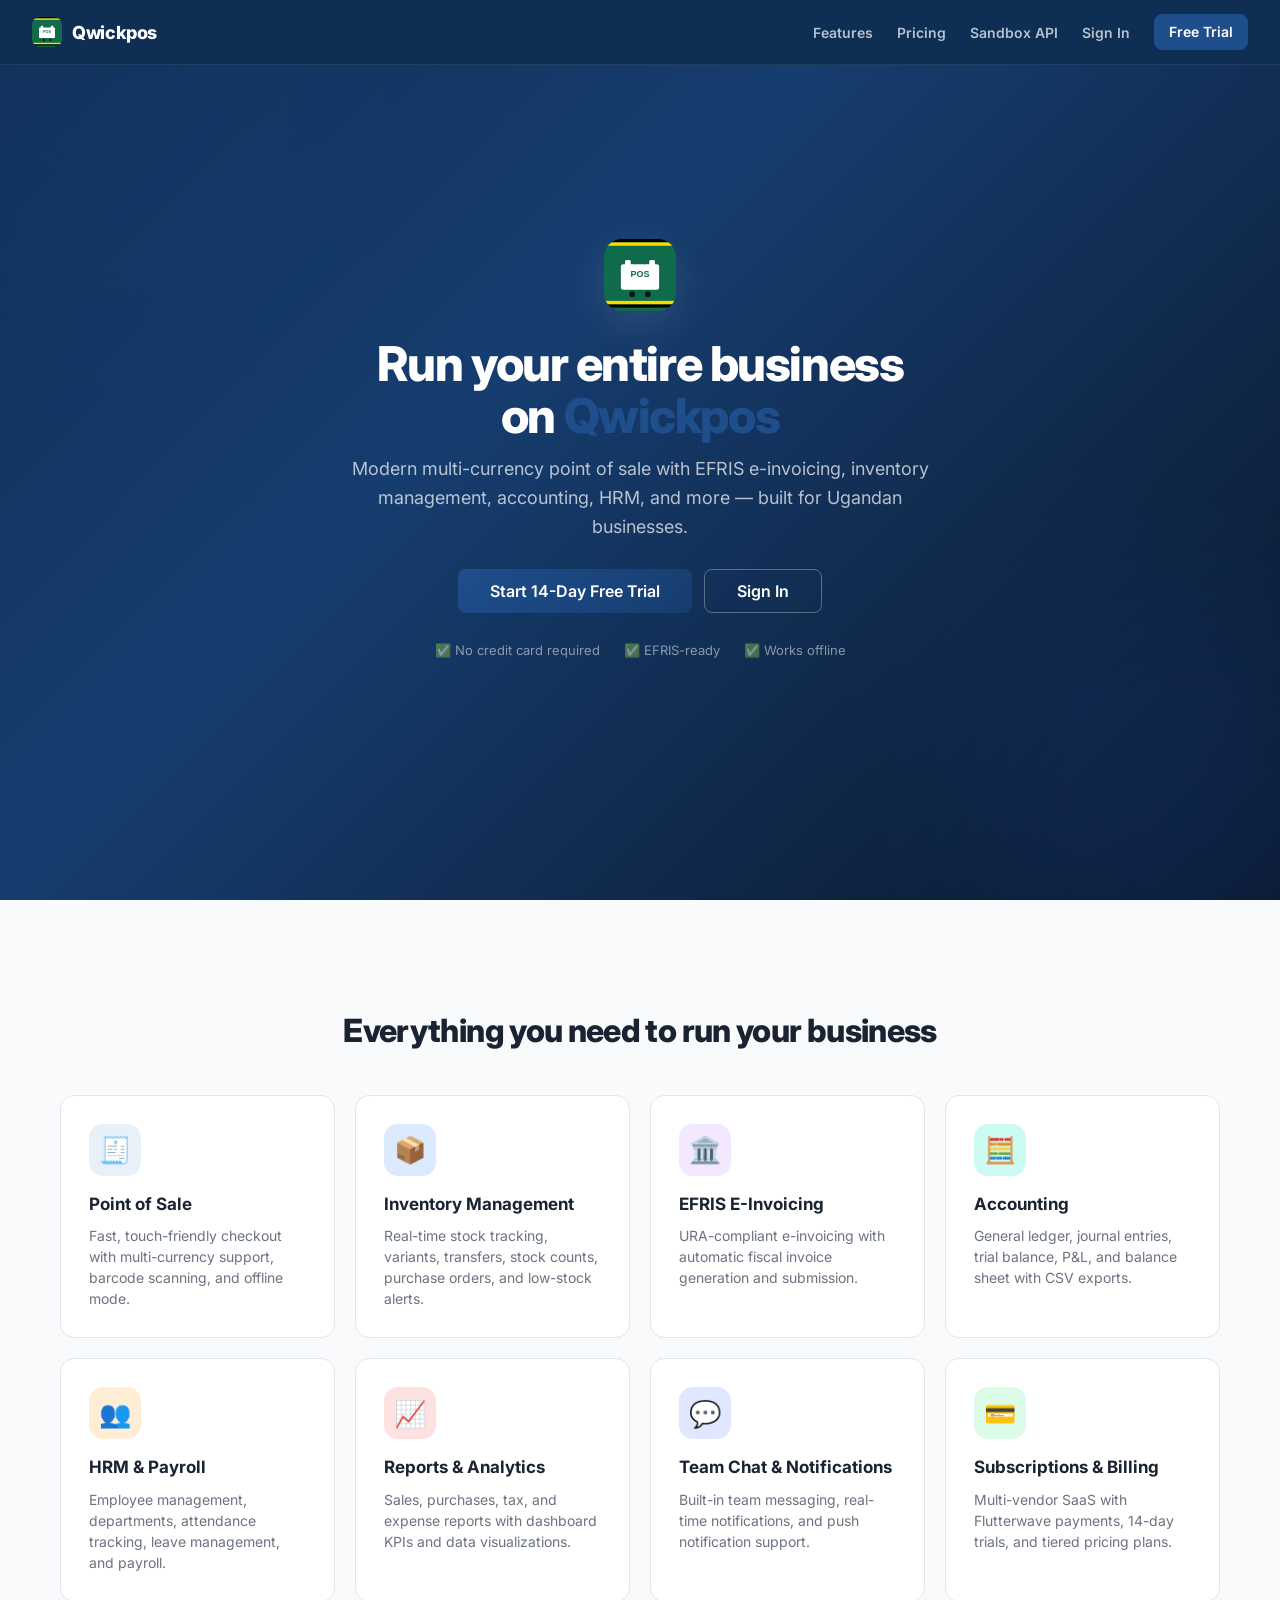
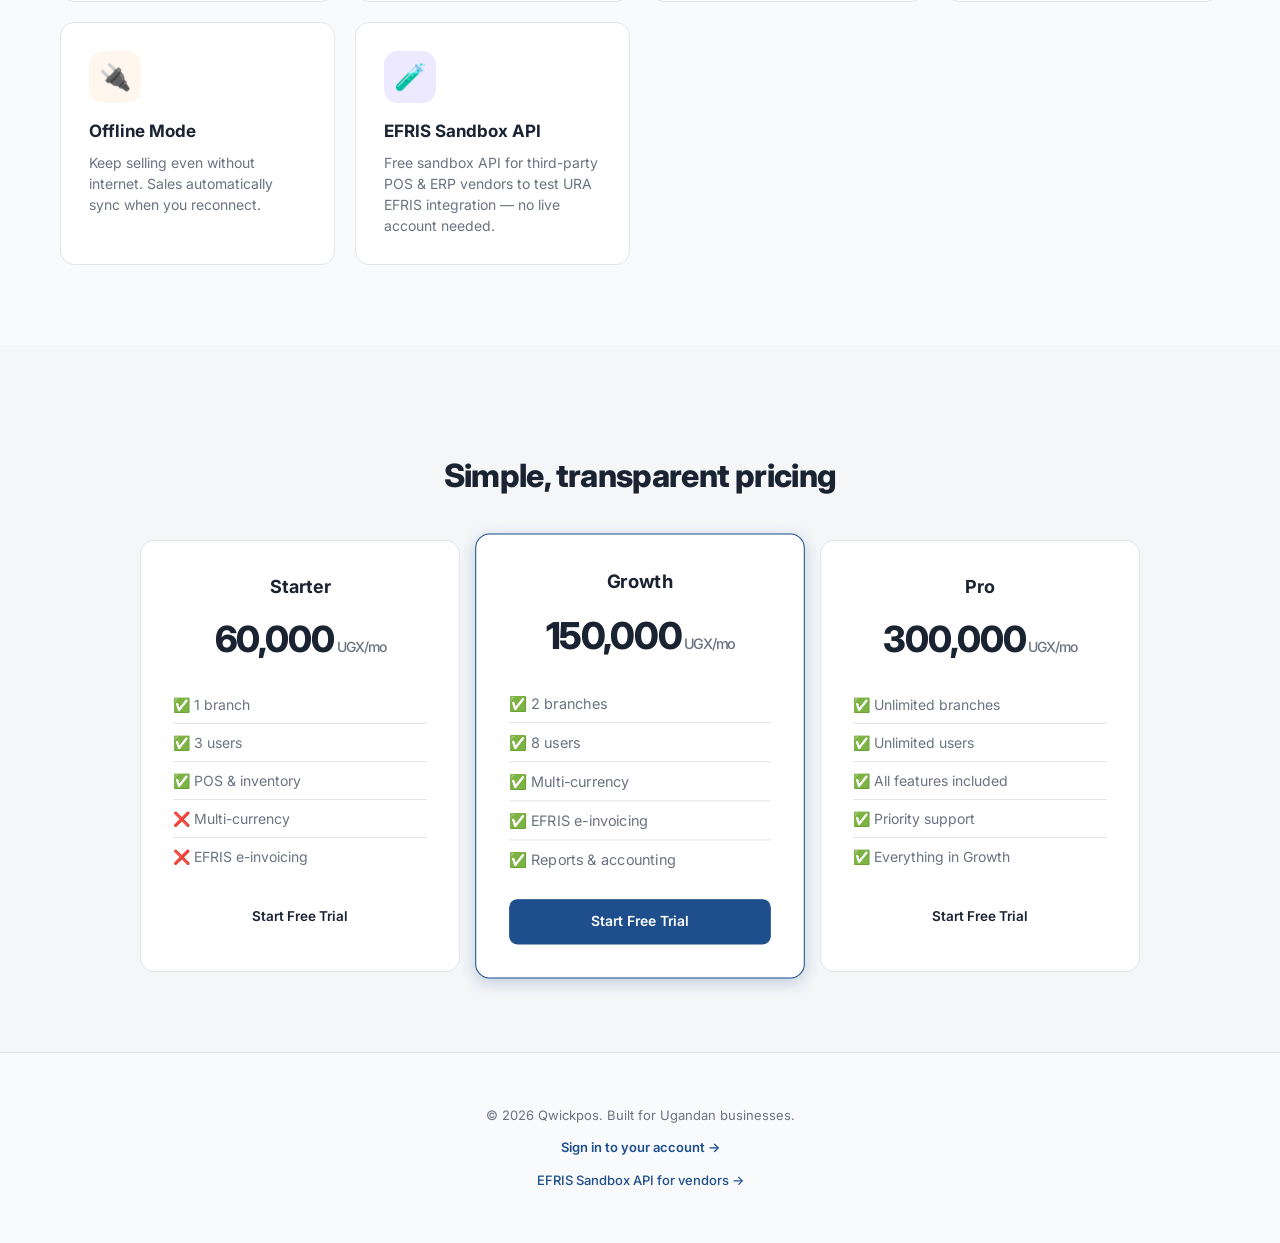
==== commit a83e2c51: "feat(sandbox): add vendor self-service portal and landing page - sandbox.html: standalone landing pa" ====
--- a/index.html
+++ b/index.html
@@ -22,6 +22,7 @@
       <div class="landing-nav-links">
         <a href="#features">Features</a>
         <a href="#pricing">Pricing</a>
+        <a href="./sandbox.html">Sandbox API</a>
         <a href="./app.html#login">Sign In</a>
         <a href="./app.html#signup" class="btn btn-primary btn-sm">Free Trial</a>
       </div>
@@ -94,6 +95,11 @@
           <h3>Offline Mode</h3>
           <p>Keep selling even without internet. Sales automatically sync when you reconnect.</p>
         </div>
+        <div class="landing-feature">
+          <div class="lf-icon" style="background:#ede9fe;color:#7c3aed;">🧪</div>
+          <h3>EFRIS Sandbox API</h3>
+          <p>Free sandbox API for third-party POS & ERP vendors to test URA EFRIS integration — no live account needed.</p>
+        </div>
       </div>
     </section>
 
@@ -144,6 +150,7 @@
     <footer class="landing-footer">
       <p>&copy; 2026 Qwickpos. Built for Ugandan businesses.</p>
       <p style="margin-top:8px;"><a href="./app.html#login" style="color:var(--brand);font-weight:600;">Sign in to your account →</a></p>
+      <p style="margin-top:4px;"><a href="./sandbox.html" style="color:var(--brand);font-weight:500;font-size:13px;">EFRIS Sandbox API for vendors →</a></p>
     </footer>
   </body>
 </html>
--- a/uganda-pos-styles.css
+++ b/uganda-pos-styles.css
@@ -1,65 +1,68 @@
 /* =====================================================================
-   QWICKPOS — PREMIER UI THEME v2
-   A modern, production-grade design system with refined color tokens,
-   layered shadows, smooth motion, glassmorphism accents, and a
-   fully-tuned dark mode. All existing class names are preserved.
+   QWICKPOS — ENTERPRISE UI v3 (SAP Fiori / Dynamics 365 inspired)
+   Professional, clean, card-based design system for ERP productivity.
    ===================================================================== */
 
 /* ---------- 0. DESIGN TOKENS ---------- */
 :root {
-  /* Brand palette — deep Ugandan green with refined vibrance */
-  --brand: #0f6b4a;
-  --brand-dark: #0a4d35;
-  --brand-darker: #073926;
-  --brand-light: #e8f5ef;
-  --brand-lighter: #f0f9f5;
-  --brand-glow: rgba(15, 107, 74, 0.12);
-  --accent: #fcdc00;
-  --accent-dark: #d4b800;
+  /* Brand palette — enterprise blue */
+  --brand: #1e4e8c;
+  --brand-dark: #163d6f;
+  --brand-darker: #0f2e54;
+  --brand-light: #e8f0fa;
+  --brand-lighter: #f4f8fd;
+  --brand-glow: rgba(30, 78, 140, 0.10);
+  --accent: #2563eb;
+  --accent-dark: #1d4ed8;
 
   /* Semantic */
   --danger: #dc2626;
   --danger-light: #fef2f2;
-  --danger-glow: rgba(220, 38, 38, 0.12);
+  --danger-glow: rgba(220, 38, 38, 0.10);
   --warning: #d97706;
   --warning-light: #fffbeb;
-  --warning-glow: rgba(217, 119, 6, 0.12);
+  --warning-glow: rgba(217, 119, 6, 0.10);
   --info: #2563eb;
   --info-light: #eff6ff;
-  --info-glow: rgba(37, 99, 235, 0.12);
+  --info-glow: rgba(37, 99, 235, 0.10);
   --success: #16a34a;
   --success-light: #f0fdf4;
-  --success-glow: rgba(22, 163, 74, 0.12);
-
-  /* Neutrals — warm-cool gray scale */
-  --bg: #f6f8fa;
+  --success-glow: rgba(22, 163, 74, 0.10);
+
+  /* Neutrals — enterprise palette */
+  --bg: #f8fafc;
   --surface: #ffffff;
-  --surface-2: #f1f5f9;
-  --surface-3: #e9eef3;
-  --border: #e2e8f0;
-  --border-strong: #cbd5e1;
-  --text: #0f172a;
-  --text-muted: #64748b;
-  --text-faint: #94a3b8;
+  --surface-2: #f4f6f8;
+  --surface-3: #e9ecf0;
+  --sidebar-bg: #1a2332;
+  --sidebar-surface: #232e3f;
+  --sidebar-hover: #2c3a4e;
+  --border: #e2e6ea;
+  --border-strong: #c9ced4;
+  --text: #1a2332;
+  --text-muted: #6b7280;
+  --text-faint: #9ca3af;
 
   /* Radii */
   --radius: 14px;
   --radius-sm: 10px;
-  --radius-xs: 6px;
+  --radius-xs: 8px;
   --radius-pill: 999px;
 
-  /* Layered shadows — depth without harshness */
-  --shadow-xs: 0 1px 2px rgba(15, 23, 42, 0.04);
-  --shadow: 0 1px 3px rgba(15, 23, 42, 0.05), 0 1px 2px rgba(15, 23, 42, 0.03);
-  --shadow-md: 0 4px 12px rgba(15, 23, 42, 0.06), 0 2px 4px rgba(15, 23, 42, 0.04);
-  --shadow-lg: 0 12px 40px rgba(15, 23, 42, 0.10), 0 4px 12px rgba(15, 23, 42, 0.06);
-  --shadow-xl: 0 24px 60px rgba(15, 23, 42, 0.14), 0 8px 24px rgba(15, 23, 42, 0.08);
-  --shadow-brand: 0 4px 16px rgba(15, 107, 74, 0.20);
-  --shadow-focus: 0 0 0 4px var(--brand-glow);
+  /* Enterprise shadows — flat, subtle */
+  --shadow-xs: 0 1px 2px rgba(0, 0, 0, 0.04);
+  --shadow: 0 1px 3px rgba(0, 0, 0, 0.05), 0 1px 2px rgba(0, 0, 0, 0.03);
+  --shadow-md: 0 4px 12px rgba(0, 0, 0, 0.06), 0 2px 4px rgba(0, 0, 0, 0.04);
+  --shadow-lg: 0 8px 30px rgba(0, 0, 0, 0.08), 0 4px 12px rgba(0, 0, 0, 0.05);
+  --shadow-xl: 0 16px 48px rgba(0, 0, 0, 0.10), 0 6px 16px rgba(0, 0, 0, 0.06);
+  --shadow-focus: 0 0 0 3px rgba(30, 78, 140, 0.20);
+  --shadow-brand: 0 4px 14px rgba(30, 78, 140, 0.25);
+  --brand-deep: #0a1628;
 
   /* Layout */
-  --sidebar-w: 252px;
-  --topbar-h: 60px;
+  --sidebar-w: 260px;
+  --sidebar-collapsed-w: 72px;
+  --topbar-h: 56px;
 
   /* Motion */
   --ease: cubic-bezier(0.4, 0, 0.2, 1);
@@ -67,41 +70,53 @@
   --ease-bounce: cubic-bezier(0.34, 1.56, 0.64, 1);
   --dur-fast: 0.15s;
   --dur: 0.25s;
-  --dur-slow: 0.4s;
-
-  /* Typography */
+  --dur-slow: 0.35s;
+
+  /* Typography — enterprise scale */
   font-size: 15px;
   --font-sans: "Inter", -apple-system, BlinkMacSystemFont, "Segoe UI", Roboto,
     Arial, sans-serif;
   --font-mono: "SF Mono", "Fira Code", "Courier New", monospace;
+
+  /* Spacing system (8px base) */
+  --space-xs: 4px;
+  --space-sm: 8px;
+  --space-md: 16px;
+  --space-lg: 24px;
+  --space-xl: 32px;
+  --space-2xl: 48px;
 }
 
 /* ---------- DARK MODE ---------- */
 [data-theme="dark"] {
-  --brand: #22c55e;
-  --brand-dark: #16a34a;
-  --brand-darker: #15803d;
-  --brand-light: rgba(34, 197, 94, 0.12);
-  --brand-lighter: rgba(34, 197, 94, 0.06);
-  --brand-glow: rgba(34, 197, 94, 0.18);
+  --brand: #60a5fa;
+  --brand-dark: #3b82f6;
+  --brand-darker: #2563eb;
+  --brand-light: rgba(96, 165, 250, 0.12);
+  --brand-lighter: rgba(96, 165, 250, 0.10);
+  --brand-glow: rgba(96, 165, 250, 0.15);
 
   --danger: #f87171;
   --danger-light: rgba(248, 113, 113, 0.10);
-  --danger-glow: rgba(248, 113, 113, 0.18);
+  --danger-glow: rgba(248, 113, 113, 0.15);
   --warning: #fbbf24;
   --warning-light: rgba(251, 191, 36, 0.10);
-  --warning-glow: rgba(251, 191, 36, 0.18);
+  --warning-glow: rgba(251, 191, 36, 0.15);
   --info: #60a5fa;
   --info-light: rgba(96, 165, 250, 0.10);
-  --info-glow: rgba(96, 165, 250, 0.18);
+  --info-glow: rgba(96, 165, 250, 0.15);
   --success: #4ade80;
   --success-light: rgba(74, 222, 128, 0.10);
-
-  --bg: #0a0f1a;
-  --surface: #111827;
-  --surface-2: #1a2332;
-  --surface-3: #243044;
-  --border: #1e293b;
+  --success-glow: rgba(74, 222, 128, 0.15);
+
+  --bg: #0f1729;
+  --surface: #1a2332;
+  --surface-2: #232e3f;
+  --surface-3: #2c3a4e;
+  --sidebar-bg: #0f1729;
+  --sidebar-surface: #1a2332;
+  --sidebar-hover: #232e3f;
+  --border: #232e3f;
   --border-strong: #334155;
   --text: #f1f5f9;
   --text-muted: #94a3b8;
@@ -110,10 +125,20 @@
   --shadow-xs: 0 1px 2px rgba(0, 0, 0, 0.20);
   --shadow: 0 1px 3px rgba(0, 0, 0, 0.25), 0 1px 2px rgba(0, 0, 0, 0.15);
   --shadow-md: 0 4px 12px rgba(0, 0, 0, 0.30), 0 2px 4px rgba(0, 0, 0, 0.20);
-  --shadow-lg: 0 12px 40px rgba(0, 0, 0, 0.40), 0 4px 12px rgba(0, 0, 0, 0.25);
-  --shadow-xl: 0 24px 60px rgba(0, 0, 0, 0.50), 0 8px 24px rgba(0, 0, 0, 0.30);
-  --shadow-brand: 0 4px 16px rgba(34, 197, 94, 0.20);
-  --shadow-focus: 0 0 0 4px var(--brand-glow);
+  --shadow-lg: 0 8px 30px rgba(0, 0, 0, 0.35), 0 4px 12px rgba(0, 0, 0, 0.25);
+  --shadow-xl: 0 16px 48px rgba(0, 0, 0, 0.40), 0 6px 16px rgba(0, 0, 0, 0.30);
+  --shadow-focus: 0 0 0 3px rgba(96, 165, 250, 0.25);
+  --shadow-brand: 0 4px 14px rgba(96, 165, 250, 0.3);
+  --brand-deep: #050d1a;
+}
+
+/* Dark mode overrides for brand topbar and sidebar */
+[data-theme="dark"] .topbar-right .topbar-btn .badge-dot {
+  border-color: var(--sidebar-bg);
+}
+[data-theme="dark"] .sidebar {
+  background: var(--surface);
+  border-color: var(--border);
 }
 
 /* ---------- 1. RESET & BASE ---------- */
@@ -151,81 +176,236 @@
 .app-shell {
   display: flex;
   min-height: 100vh;
+  padding-top: var(--topbar-h);
+}
+
+/* Top Navigation Bar — brand background */
+.topbar {
+  position: fixed;
+  top: 0;
+  left: 0;
+  right: 0;
+  height: var(--topbar-h);
+  background: var(--brand);
+  border-bottom: 2px solid var(--brand-dark);
+  display: flex;
+  align-items: center;
+  padding: 0 var(--space-lg);
+  gap: var(--space-md);
+  z-index: 100;
+  box-shadow: var(--shadow-md);
+}
+.topbar-left {
+  display: flex;
+  align-items: center;
+  gap: var(--space-sm);
+}
+.topbar-left .logo-wrap {
+  width: 30px;
+  height: 30px;
+  background: #fff;
+  border-radius: var(--radius-xs);
+  display: flex;
+  align-items: center;
+  justify-content: center;
+  flex-shrink: 0;
+}
+.topbar-left .logo-wrap img {
+  width: 20px;
+  height: 20px;
+  display: block;
+}
+.topbar-left .brand-text {
+  display: flex;
+  flex-direction: column;
+  line-height: 1.2;
+  min-width: 0;
+}
+.topbar-left .business-name {
+  font-weight: 700;
+  font-size: 14px;
+  color: #fff;
+  white-space: nowrap;
+  overflow: hidden;
+  text-overflow: ellipsis;
+}
+.topbar-left .branch-sub {
+  font-size: 10.5px;
+  color: rgba(255,255,255,0.65);
+  white-space: nowrap;
+  overflow: hidden;
+  text-overflow: ellipsis;
+}
+.topbar-divider {
+  width: 1px;
+  height: 26px;
+  background: rgba(255,255,255,0.2);
+  flex-shrink: 0;
+  margin: 0 var(--space-xs);
+}
+.topbar-center {
+  flex: 1;
+  text-align: center;
+  font-weight: 700;
+  font-size: 12px;
+  color: rgba(255,255,255,0.8);
+  letter-spacing: 0.08em;
+  text-transform: uppercase;
+  background: rgba(255,255,255,0.08);
+  border-radius: var(--radius-pill);
+  padding: 6px 20px;
+  margin: 0 var(--space-lg);
+  white-space: nowrap;
+  overflow: hidden;
+  text-overflow: ellipsis;
+}
+.topbar-right {
+  display: flex;
+  align-items: center;
+  gap: var(--space-sm);
+  margin-left: auto;
+}
+.topbar-right .topbar-btn {
+  width: 34px;
+  height: 34px;
+  border-radius: var(--radius-xs);
+  border: none;
+  background: transparent;
+  color: rgba(255,255,255,0.7);
+  cursor: pointer;
+  display: flex;
+  align-items: center;
+  justify-content: center;
+  font-size: 17px;
+  transition: all var(--dur-fast) var(--ease);
+  position: relative;
+}
+.topbar-right .topbar-btn:hover {
+  background: rgba(255,255,255,0.12);
+  color: #fff;
+}
+.topbar-right .topbar-btn .badge-dot {
+  position: absolute;
+  top: 5px;
+  right: 5px;
+  width: 7px;
+  height: 7px;
+  background: var(--danger);
+  border-radius: 50%;
+  border: 2px solid var(--brand);
+}
+.topbar-right .user-chip {
+  display: flex;
+  align-items: center;
+  gap: var(--space-sm);
+  padding: 3px 10px 3px 3px;
+  border-radius: var(--radius-pill);
+  border: 1px solid rgba(255,255,255,0.2);
+  cursor: pointer;
+  transition: all var(--dur-fast) var(--ease);
+  background: rgba(255,255,255,0.1);
+  font-size: 12.5px;
+}
+.topbar-right .user-chip:hover {
+  background: rgba(255,255,255,0.18);
+  border-color: rgba(255,255,255,0.35);
+}
+.topbar-right .user-chip .avatar {
+  width: 26px;
+  height: 26px;
+  border-radius: 50%;
+  background: #fff;
+  color: var(--brand);
+  display: flex;
+  align-items: center;
+  justify-content: center;
+  font-weight: 700;
+  font-size: 11px;
+}
+.topbar-right .user-chip .user-name {
+  font-weight: 600;
+  color: #fff;
+}
+.topbar-right .user-chip .user-role {
+  font-size: 10.5px;
+  color: rgba(255,255,255,0.55);
+}
+
+/* Picker selects on brand topbar */
+.topbar select {
+  background: rgba(255,255,255,0.12) !important;
+  color: #fff !important;
+  border-color: rgba(255,255,255,0.25) !important;
+}
+.topbar select option {
+  background: var(--surface);
+  color: var(--text);
 }
 
 /* ---------- 3. SIDEBAR ---------- */
 .sidebar {
+  width: var(--sidebar-collapsed-w);
+  flex-shrink: 0;
+  background: var(--bg);
+  border-right: 1px solid var(--border);
+  display: flex;
+  flex-direction: column;
+  padding: 0;
+  position: fixed;
+  top: calc(var(--topbar-h) + var(--space-sm));
+  left: var(--space-sm);
+  bottom: var(--space-sm);
+  height: calc(100vh - var(--topbar-h) - var(--space-sm) * 2);
+  overflow-y: auto;
+  overflow-x: visible;
+  z-index: 40;
+  border-radius: var(--radius);
+  box-shadow: var(--shadow);
+  transition: width var(--dur-slow) var(--ease), box-shadow var(--dur-slow) var(--ease);
+  will-change: width;
+}
+body.sidebar-expanded .sidebar {
   width: var(--sidebar-w);
-  flex-shrink: 0;
-  background: var(--surface);
-  border-right: 1px solid var(--border);
+  box-shadow: var(--shadow-md);
+}
+
+/* ── Sidebar scrollbar ── */
+.sidebar::-webkit-scrollbar { width: 4px; }
+.sidebar::-webkit-scrollbar-track { background: transparent; }
+.sidebar::-webkit-scrollbar-thumb { background: var(--brand); border-radius: 4px; }
+.sidebar { scrollbar-width: thin; scrollbar-color: var(--brand) transparent; }
+
+.sidebar-inner {
+  padding: 6px 8px;
   display: flex;
   flex-direction: column;
-  padding: 20px 14px;
-  position: sticky;
-  top: 0;
-  height: 100vh;
+  gap: 1px;
+  flex: 1;
   overflow-y: auto;
-  z-index: 40;
-  transition: transform var(--dur) var(--ease);
-}
-
-.brand-row {
-  display: flex;
-  align-items: center;
-  gap: 12px;
-  padding: 4px 10px 20px;
-}
-.brand-row img {
-  width: 38px;
-  height: 38px;
-  border-radius: var(--radius-sm);
-  box-shadow: var(--shadow);
-}
-.brand-row .brand-name {
-  font-weight: 700;
-  font-size: 15px;
-  line-height: 1.2;
-  letter-spacing: -0.01em;
-}
-.brand-row .brand-sub {
-  font-size: 11px;
-  color: var(--text-muted);
-  margin-top: 2px;
-}
-
-.nav-group-label {
-  font-size: 10.5px;
-  text-transform: uppercase;
-  letter-spacing: 0.08em;
-  color: var(--text-faint);
-  padding: 16px 12px 6px;
-  font-weight: 700;
-  border-top: 1px solid var(--border);
-  margin-top: 8px;
-}
-.nav-group-label:first-of-type {
-  border-top: none;
-  margin-top: 0;
-}
-
+  overflow-x: hidden;
+}
+
+/* ── Nav items — flat, clean enterprise style ── */
 .nav-link {
   display: flex;
   align-items: center;
-  gap: 11px;
-  padding: 10px 12px;
-  border-radius: var(--radius-sm);
+  gap: 10px;
+  padding: 8px 10px;
+  border-radius: 8px;
   color: var(--text-muted);
   text-decoration: none;
   cursor: pointer;
-  font-size: 13.5px;
+  font-size: 13px;
   font-weight: 500;
   border: none;
   background: transparent;
+  box-shadow: none;
   width: 100%;
   text-align: left;
-  transition: all var(--dur-fast) var(--ease);
+  transition: background var(--dur-fast) var(--ease), color var(--dur-fast) var(--ease);
   position: relative;
+  white-space: nowrap;
+  height: 36px;
 }
 .nav-link:hover {
   background: var(--surface-2);
@@ -235,49 +415,333 @@
   background: var(--brand-light);
   color: var(--brand);
   font-weight: 600;
-  box-shadow: inset 3px 0 0 var(--brand);
-}
+}
+body.sidebar-expanded .nav-link.active::before {
+  content: '';
+  position: absolute;
+  left: 0;
+  top: 6px;
+  bottom: 6px;
+  width: 3px;
+  background: var(--brand);
+  border-radius: 0 3px 3px 0;
+}
+
+/* Nav icons — brand background */
 .nav-link .icon {
-  width: 20px;
+  width: 36px;
+  height: 36px;
+  display: flex;
+  align-items: center;
+  justify-content: center;
   text-align: center;
-  font-size: 15px;
+  font-size: 16px;
   flex-shrink: 0;
+  background: var(--brand);
+  color: #fff;
+  border-radius: 8px;
+  transition: background var(--dur-fast) var(--ease);
+}
+.nav-link:hover .icon {
+  background: var(--brand-dark);
+}
+.nav-link.active .icon {
+  background: var(--brand-dark);
 }
 .nav-link.nav-link-locked {
-  opacity: 0.50;
+  opacity: 0.40;
 }
 .nav-link.nav-link-locked::after {
   content: "\1F512";
   margin-left: auto;
   font-size: 10px;
-  opacity: 0.6;
-}
+  opacity: 0.5;
+}
+
+/* ── Expanded state ── */
+body.sidebar-expanded .sidebar-inner .nav-link {
+  height: 38px;
+  padding: 8px 10px;
+  gap: 10px;
+  border-radius: 8px;
+}
+body.sidebar-expanded .sidebar-inner .nav-link.active {
+  font-weight: 600;
+}
+
+/* Expanded child nav items */
+body.sidebar-expanded .sidebar-inner .nav-children .nav-link .icon {
+  width: 30px;
+  height: 30px;
+  font-size: 14px;
+  background: var(--brand-light);
+  color: var(--brand);
+  border-radius: 6px;
+}
+body.sidebar-expanded .sidebar-inner .nav-children .nav-link:hover .icon {
+  background: var(--brand);
+  color: #fff;
+}
+body.sidebar-expanded .sidebar-inner .nav-children .nav-link.active .icon {
+  background: var(--brand);
+  color: #fff;
+}
+
+.nav-label {
+  opacity: 0;
+  transform: translateX(-4px);
+  transition: opacity 0.25s var(--ease), transform 0.25s var(--ease);
+  pointer-events: none;
+  overflow: hidden;
+  flex: 1;
+  min-width: 0;
+}
+body.sidebar-expanded .nav-label {
+  opacity: 1;
+  transform: translateX(0);
+  pointer-events: auto;
+}
+
+.nav-chevron {
+  margin-left: auto;
+  font-size: 9px;
+  opacity: 0;
+  transition: opacity 0.25s var(--ease), transform 0.3s var(--ease);
+  color: var(--text-muted);
+}
+body.sidebar-expanded .nav-chevron {
+  opacity: 0.5;
+}
+.nav-module.open > .nav-parent .nav-chevron {
+  transform: rotate(90deg);
+}
+
 .nav-badge {
   margin-left: auto;
-  background: var(--danger);
+  background: var(--brand);
   color: #fff;
-  font-size: 10.5px;
+  font-size: 10px;
   font-weight: 700;
-  padding: 1px 7px;
+  padding: 1px 6px;
   border-radius: var(--radius-pill);
-  line-height: 18px;
-}
-
+  line-height: 16px;
+  min-width: 18px;
+  text-align: center;
+}
+
+/* ── Nav Modules ── */
+.nav-module {
+  position: relative;
+}
+.nav-children {
+  max-height: 0;
+  overflow: hidden;
+  transition: max-height 0.25s var(--ease), opacity 0.2s var(--ease);
+  opacity: 0;
+}
+.nav-module.open > .nav-children {
+  max-height: 400px;
+  opacity: 1;
+}
+.nav-children .nav-link {
+  padding-left: 56px;
+  font-size: 12.5px;
+  font-weight: 400;
+  height: 34px;
+  color: var(--text-muted);
+  border-radius: 6px;
+  border-left: 2px solid var(--border);
+  margin-left: 12px;
+}
+.nav-children .nav-link:hover {
+  color: var(--text);
+  background: var(--surface-2);
+}
+.nav-children .nav-link.active {
+  color: var(--brand);
+  background: var(--brand-light);
+  font-weight: 500;
+}
+.nav-children .nav-link.active::before {
+  content: '';
+  position: absolute;
+  left: 0;
+  top: 6px;
+  bottom: 6px;
+  width: 3px;
+  background: var(--brand);
+  border-radius: 0 3px 3px 0;
+}
+
+/* ── Sidebar footer ── */
 .sidebar-footer {
   margin-top: auto;
-  padding: 10px;
-}
+  padding: var(--space-sm) var(--space-md);
+  border-top: 1px solid var(--border);
+}
+.sidebar-footer .btn {
+  font-size: 12.5px;
+  height: 38px;
+  color: var(--text-muted);
+  border-color: var(--border);
+  background: var(--surface);
+}
+.sidebar-footer .btn:hover {
+  color: var(--text);
+  border-color: var(--border-strong);
+  background: var(--surface-2);
+}
+
+/* ── Collapsed: fly-out submenu on hover ── */
+body:not(.sidebar-expanded) .nav-module {
+  position: relative;
+}
+body:not(.sidebar-expanded) .nav-module .nav-children {
+  position: fixed;
+  left: calc(var(--sidebar-collapsed-w) + var(--space-sm) + 12px);
+  top: auto;
+  width: 240px;
+  min-width: 220px;
+  background: var(--surface);
+  border: 1px solid var(--border);
+  border-radius: var(--radius-sm);
+  box-shadow: var(--shadow-lg);
+  padding: 6px;
+  max-height: none;
+  overflow: visible;
+  opacity: 0;
+  visibility: hidden;
+  pointer-events: none;
+  transition: opacity 0.18s var(--ease), visibility 0.18s var(--ease);
+  z-index: 200;
+  backdrop-filter: blur(12px);
+  -webkit-backdrop-filter: blur(12px);
+}
+body:not(.sidebar-expanded) .nav-module:hover .nav-children {
+  opacity: 1;
+  visibility: visible;
+  pointer-events: auto;
+}
+
+body:not(.sidebar-expanded) .nav-children .nav-link {
+  display: flex;
+  align-items: center;
+  gap: 10px;
+  height: 36px;
+  padding: 6px 10px 6px 48px;
+  color: var(--text);
+  font-size: 13px;
+  font-weight: 500;
+  width: 100%;
+  white-space: nowrap;
+  border-radius: 6px;
+  border-left: none;
+  margin-left: 0;
+  transition: background var(--dur-fast) var(--ease), color var(--dur-fast) var(--ease);
+}
+body:not(.sidebar-expanded) .nav-children .nav-link .icon {
+  width: 30px;
+  height: 30px;
+  text-align: center;
+  font-size: 14px;
+  flex-shrink: 0;
+  background: var(--brand-light);
+  color: var(--brand);
+  border-radius: 6px;
+}
+body:not(.sidebar-expanded) .nav-children .nav-link:hover {
+  background: var(--surface-2);
+  color: var(--brand);
+}
+body:not(.sidebar-expanded) .nav-children .nav-link.active {
+  background: var(--brand-light);
+  color: var(--brand);
+  font-weight: 600;
+  box-shadow: none;
+}
+body:not(.sidebar-expanded) .nav-children .nav-link.active::before {
+  content: '';
+  position: absolute;
+  left: 0;
+  top: 6px;
+  bottom: 6px;
+  width: 3px;
+  background: var(--brand);
+  border-radius: 0 3px 3px 0;
+}
+
+/* ── Nav link tooltip when collapsed ── */
+body:not(.sidebar-expanded) .nav-link::before,
+body:not(.sidebar-expanded) .nav-parent::before {
+  content: attr(data-tooltip);
+  position: absolute;
+  left: calc(100% + 8px);
+  top: 50%;
+  transform: translateY(-50%);
+  background: var(--surface);
+  color: var(--text);
+  padding: 5px 10px;
+  border-radius: var(--radius-sm);
+  font-size: 12px;
+  font-weight: 500;
+  white-space: nowrap;
+  pointer-events: none;
+  opacity: 0;
+  transition: opacity var(--dur-fast) var(--ease);
+  box-shadow: var(--shadow-md);
+  z-index: 200;
+  border: 1px solid var(--border);
+  backdrop-filter: blur(8px);
+  -webkit-backdrop-filter: blur(8px);
+}
+body:not(.sidebar-expanded) .nav-link:hover::before,
+body:not(.sidebar-expanded) .nav-parent:hover::before {
+  opacity: 1;
+}
+/* Don't show tooltip for modules that have a fly-out (the fly-out replaces it) */
+body:not(.sidebar-expanded) .nav-module:hover .nav-parent::before {
+  opacity: 0;
+  pointer-events: none;
+}
+
+.sidebar > * {
+  position: relative;
+  z-index: 1;
+}
+
+/* ── Sidebar collapse toggle ── */
+.sidebar-collapse-btn {
+  display: flex;
+  align-items: center;
+  justify-content: center;
+  width: 28px;
+  height: 28px;
+  border-radius: var(--radius-sm);
+  border: 1px solid rgba(255,255,255,0.2);
+  background: rgba(255,255,255,0.06);
+  color: rgba(255,255,255,0.6);
+  cursor: pointer;
+  transition: all var(--dur-fast) var(--ease);
+  flex-shrink: 0;
+  font-size: 12px;
+}
+.sidebar-collapse-btn:hover {
+  background: rgba(255,255,255,0.14);
+  color: #fff;
+}
+
+
 .offline-pill {
   display: none;
   align-items: center;
   gap: 7px;
-  font-size: 12px;
-  background: var(--warning-light);
-  color: var(--warning);
-  padding: 7px 12px;
+  font-size: 11.5px;
+  background: rgba(0,0,0,0.04);
+  color: var(--text-muted);
+  padding: 6px 10px;
   border-radius: var(--radius-pill);
-  margin-bottom: 8px;
-  font-weight: 600;
+  margin-bottom: 6px;
+  font-weight: 500;
 }
 .offline-pill.show { display: flex; }
 .offline-pill .dot {
@@ -288,8 +752,8 @@
   animation: pulse-dot 1.8s ease-in-out infinite;
 }
 .offline-pill.offline-pill-danger {
-  background: var(--danger-light);
-  color: var(--danger);
+  background: rgba(220,38,38,0.15);
+  color: #fca5a5;
 }
 .offline-pill.offline-pill-danger .dot {
   background: var(--danger);
@@ -298,6 +762,15 @@
 @keyframes pulse-dot {
   0%, 100% { opacity: 1; }
   50% { opacity: 0.4; }
+}
+
+@keyframes sidebar-flash {
+  0% { box-shadow: 0 0 0 0 var(--sidebar-bg-glow, rgba(15, 107, 74, 0.4)); }
+  50% { box-shadow: 0 0 20px 4px var(--sidebar-bg-glow, rgba(15, 107, 74, 0.4)); }
+  100% { box-shadow: var(--shadow); }
+}
+.sidebar-flash {
+  animation: sidebar-flash 0.8s ease-out;
 }
 
 /* ---------- 4. MAIN CONTENT / TOPBAR ---------- */
@@ -306,40 +779,51 @@
   min-width: 0;
   display: flex;
   flex-direction: column;
-}
-
-.topbar {
-  position: sticky;
-  top: 0;
-  z-index: 30;
-  display: flex;
-  align-items: center;
-  gap: 14px;
-  background: var(--surface);
-  border-bottom: 1px solid var(--border);
-  padding: 0 24px;
-  height: var(--topbar-h);
-  backdrop-filter: blur(12px);
-}
-.topbar h1 {
-  font-size: 17px;
-  margin: 0;
-  font-weight: 700;
-  letter-spacing: -0.02em;
-}
-.topbar .spacer { flex: 1; }
+  margin-left: calc(var(--sidebar-collapsed-w) + var(--space-md));
+  margin-right: var(--space-sm);
+  transition: margin-left var(--dur-slow) var(--ease);
+}
+body.sidebar-expanded .main {
+  margin-left: calc(var(--sidebar-w) + var(--space-md));
+}
+
 .menu-btn {
   display: none;
   background: none;
   border: none;
   font-size: 22px;
   cursor: pointer;
-  color: var(--text);
+  color: #fff;
   padding: 6px;
   border-radius: var(--radius-sm);
   transition: background var(--dur-fast);
 }
-.menu-btn:hover { background: var(--surface-2); }
+.menu-btn:hover { background: rgba(255,255,255,0.12); }
+
+/* Keep legacy topbar-cta styles for backward compat */
+.topbar-cta {
+  display: inline-flex;
+  align-items: center;
+  gap: 6px;
+  padding: 6px 14px;
+  border-radius: var(--radius-xs);
+  border: 1px solid rgba(255,255,255,0.25);
+  font-size: 12.5px;
+  font-weight: 600;
+  cursor: pointer;
+  transition: all var(--dur-fast) var(--ease);
+  white-space: nowrap;
+  background: rgba(255,255,255,0.08);
+  color: #fff;
+}
+.topbar-cta:hover {
+  background: rgba(255,255,255,0.16);
+  border-color: rgba(255,255,255,0.4);
+}
+.topbar-cta .cta-icon { font-size: 14px; }
+.topbar-cta-group { display: flex; gap: 8px; margin-left: 8px; }
+.topbar h1 { display: none; }
+.topbar .spacer { flex: 1; }
 
 .icon-btn {
   border: 1px solid var(--border);
@@ -398,8 +882,9 @@
 
 /* ---------- 5. VIEW CONTAINER ---------- */
 .view {
-  padding: 24px;
+  padding: var(--space-sm) 24px 24px 24px;
   flex: 1;
+  min-width: 0;
   animation: fadeInUp var(--dur) var(--ease-out);
 }
 .view-header {
@@ -422,247 +907,288 @@
   font-size: 13px;
 }
 
-/* ---------- 6. CARDS & KPIs ---------- */
-.kpi-grid {
-  display: grid;
-  grid-template-columns: repeat(auto-fit, minmax(210px, 1fr));
-  gap: 16px;
-  margin-bottom: 24px;
-}
-.kpi-card {
-  background: var(--surface);
-  border: 1px solid var(--border);
-  border-radius: var(--radius);
-  padding: 18px;
-  box-shadow: var(--shadow);
-  display: flex;
-  align-items: flex-start;
-  gap: 14px;
-  transition: all var(--dur) var(--ease);
-  position: relative;
-  overflow: hidden;
-}
-.kpi-card::before {
-  content: "";
-  position: absolute;
-  top: 0;
-  left: 0;
-  right: 0;
-  height: 3px;
-  background: linear-gradient(90deg, var(--brand), var(--brand-dark));
-  opacity: 0;
-  transition: opacity var(--dur);
-}
-.kpi-card:hover {
-  box-shadow: var(--shadow-md);
-  transform: translateY(-2px);
-  border-color: var(--border-strong);
-}
-.kpi-card:hover::before { opacity: 1; }
-.kpi-card .label {
-  font-size: 11px;
-  color: var(--text-muted);
-  font-weight: 700;
-  text-transform: uppercase;
-  letter-spacing: 0.05em;
-}
-.kpi-card .value {
-  font-size: 26px;
-  font-weight: 800;
-  margin-top: 6px;
-  letter-spacing: -0.03em;
-  line-height: 1.15;
-}
-.kpi-card .delta {
-  font-size: 12px;
-  margin-top: 6px;
-  display: flex;
-  flex-direction: column;
-  gap: 2px;
-}
-.kpi-card .delta.up { color: var(--success); font-weight: 600; }
-.kpi-card .delta.down { color: var(--danger); font-weight: 600; }
-.kpi-card .delta-sub {
-  font-size: 11px;
-  color: var(--text-muted);
-  font-weight: 400;
-}
-.kpi-icon {
-  width: 44px;
-  height: 44px;
-  border-radius: 12px;
-  display: flex;
-  align-items: center;
-  justify-content: center;
-  font-size: 22px;
-  background: var(--surface-2);
-  flex-shrink: 0;
-  transition: transform var(--dur) var(--ease-bounce);
-}
-.kpi-card:hover .kpi-icon { transform: scale(1.08); }
-.kpi-content { flex: 1; min-width: 0; }
-
-.kpi-accent-blue .kpi-icon { background: #dbeafe; color: #2563eb; }
-.kpi-accent-green .kpi-icon { background: #dcfce7; color: #16a34a; }
-.kpi-accent-purple .kpi-icon { background: #f3e8ff; color: #9333ea; }
-.kpi-accent-orange .kpi-icon { background: #ffedd5; color: #ea580c; }
-.kpi-accent-teal .kpi-icon { background: #ccfbf1; color: #0d9488; }
-.kpi-accent-red .kpi-icon { background: #fee2e2; color: #dc2626; }
-.kpi-accent-indigo .kpi-icon { background: #e0e7ff; color: #4f46e5; }
-
-[data-theme="dark"] .kpi-accent-blue .kpi-icon { background: rgba(37, 99, 235, 0.15); color: #60a5fa; }
-[data-theme="dark"] .kpi-accent-green .kpi-icon { background: rgba(22, 163, 74, 0.15); color: #4ade80; }
-[data-theme="dark"] .kpi-accent-purple .kpi-icon { background: rgba(147, 51, 234, 0.15); color: #c084fc; }
-[data-theme="dark"] .kpi-accent-orange .kpi-icon { background: rgba(234, 88, 12, 0.15); color: #fb923c; }
-[data-theme="dark"] .kpi-accent-teal .kpi-icon { background: rgba(13, 148, 136, 0.15); color: #2dd4bf; }
-[data-theme="dark"] .kpi-accent-red .kpi-icon { background: rgba(220, 38, 38, 0.15); color: #f87171; }
-[data-theme="dark"] .kpi-accent-indigo .kpi-icon { background: rgba(79, 70, 229, 0.15); color: #818cf8; }
-
-/* Mini bar chart */
-.mini-chart {
-  display: flex;
-  align-items: flex-end;
-  gap: 10px;
-  height: 120px;
-  padding-top: 12px;
-}
-.mini-bar-col {
-  flex: 1;
-  display: flex;
-  flex-direction: column;
-  align-items: center;
-  height: 100%;
-}
-.mini-bar-value {
-  font-size: 10px;
-  color: var(--text-muted);
-  white-space: nowrap;
-  margin-bottom: 4px;
-  font-weight: 600;
-}
-.mini-bar-track {
-  flex: 1;
-  width: 100%;
-  max-width: 44px;
-  background: var(--surface-2);
-  border-radius: var(--radius-xs) var(--radius-xs) 0 0;
-  display: flex;
-  align-items: flex-end;
-  overflow: hidden;
-}
-.mini-bar-fill {
-  width: 100%;
-  background: linear-gradient(180deg, var(--brand), var(--brand-dark));
-  border-radius: var(--radius-xs) var(--radius-xs) 0 0;
-  transition: height var(--dur-slow) var(--ease-out);
-  min-height: 3px;
-}
-.mini-bar-label {
-  font-size: 11px;
-  color: var(--text-muted);
-  margin-top: 6px;
-  font-weight: 500;
-}
-
-/* Standard cards */
-.card {
-  background: var(--surface);
-  border: 1px solid var(--border);
-  border-radius: var(--radius);
-  padding: 20px;
-  box-shadow: var(--shadow);
-  transition: box-shadow var(--dur) var(--ease), transform var(--dur) var(--ease);
-}
-.card:hover {
-  box-shadow: var(--shadow-md);
-}
-.card + .card { margin-top: 16px; }
-.card-title {
-  font-weight: 700;
-  font-size: 15px;
-  margin: 0 0 14px;
-  display: flex;
-  align-items: center;
-  justify-content: space-between;
-  letter-spacing: -0.01em;
-}
-
-.grid-2 { display: grid; grid-template-columns: 2fr 1fr; gap: 16px; }
-.grid-3 { display: grid; grid-template-columns: repeat(3, 1fr); gap: 16px; }
+/* ---------- 6. GRID HELPERS & MINI CHARTS ---------- */
+.grid-2 { display: grid; grid-template-columns: 2fr 1fr; gap: var(--space-md); }
+.grid-3 { display: grid; grid-template-columns: repeat(3, 1fr); gap: var(--space-md); }
 @media (max-width: 980px) {
   .grid-2, .grid-3 { grid-template-columns: 1fr; }
 }
-
-/* ---------- 7. BUTTONS ---------- */
+.dash-charts {
+  display: grid;
+  grid-template-columns: 1fr 1fr;
+  gap: var(--space-md);
+  margin-bottom: var(--space-md);
+}
+@media (max-width: 640px) {
+  .dash-charts { grid-template-columns: 1fr; }
+}
+
+.line-chart-wrap { width: 100%; overflow: hidden; }
+.line-chart-wrap svg { width: 100%; height: auto; display: block; }
+.donut-wrap { display: flex; align-items: center; gap: var(--space-md); }
+.donut-svg { width: 100px; height: 100px; flex-shrink: 0; }
+.donut-legend { display: flex; flex-direction: column; gap: 6px; flex: 1; min-width: 0; }
+.donut-legend-item { display: flex; align-items: center; gap: 8px; font-size: 12px; }
+.donut-legend-dot { width: 10px; height: 10px; border-radius: 3px; flex-shrink: 0; }
+.donut-legend-label { color: var(--text-muted); flex: 1; }
+.donut-legend-value { font-weight: 700; font-size: 12px; }
+.mini-chart { display: flex; align-items: flex-end; gap: 6px; height: 100px; padding-top: 8px; }
+
+/* ---------- 7. ENTERPRISE BUTTONS ---------- */
 .btn {
   display: inline-flex;
   align-items: center;
   justify-content: center;
-  gap: 7px;
-  border-radius: var(--radius-sm);
+  gap: 8px;
+  border-radius: var(--radius-xs);
   border: 1px solid transparent;
-  padding: 10px 18px;
+  padding: 10px 20px;
   font-weight: 600;
   font-size: 13.5px;
   cursor: pointer;
   transition: all var(--dur-fast) var(--ease);
   white-space: nowrap;
-  letter-spacing: -0.01em;
-}
-.btn:active { transform: translateY(1px) scale(0.98); }
+  height: 44px;
+  line-height: 1;
+}
+.btn:active { transform: translateY(1px); }
+.btn:disabled { opacity: 0.45; cursor: not-allowed; transform: none; }
 
 .btn-primary {
-  background: linear-gradient(135deg, var(--brand), var(--brand-dark));
+  background: var(--brand);
   color: #fff;
-  box-shadow: var(--shadow-xs);
+  border-color: var(--brand);
 }
 .btn-primary:hover {
-  box-shadow: var(--shadow-brand);
-  filter: brightness(1.06);
-  transform: translateY(-1px);
-}
-
-.btn-outline {
-  background: transparent;
+  background: var(--brand-dark);
+  box-shadow: var(--shadow-focus);
+}
+
+.btn-secondary {
+  background: var(--surface);
+  color: var(--text);
   border-color: var(--border-strong);
-  color: var(--text);
-}
-.btn-outline:hover {
-  background: var(--surface-2);
-  border-color: var(--text-faint);
+}
+.btn-secondary:hover {
+  border-color: var(--brand);
+  color: var(--brand);
+  background: var(--brand-lighter);
 }
 
 .btn-danger {
-  background: linear-gradient(135deg, var(--danger), #b91c1c);
+  background: var(--danger);
   color: #fff;
-  box-shadow: var(--shadow-xs);
+  border-color: var(--danger);
 }
 .btn-danger:hover {
-  filter: brightness(1.06);
-  transform: translateY(-1px);
-  box-shadow: 0 4px 16px var(--danger-glow);
+  background: color-mix(in srgb, var(--danger) 75%, #000);
+  box-shadow: 0 0 0 3px var(--danger-glow);
 }
 
 .btn-ghost {
   background: transparent;
   color: var(--text-muted);
   border: none;
+  height: auto;
+  padding: 6px 10px;
 }
 .btn-ghost:hover {
   background: var(--surface-2);
   color: var(--text);
 }
 
-.btn-sm { padding: 7px 12px; font-size: 12.5px; }
+.btn-sm { height: 36px; padding: 6px 14px; font-size: 12.5px; }
 .btn-block { width: 100%; }
-.btn:disabled { opacity: 0.45; cursor: not-allowed; transform: none; }
 
 @media (max-width: 640px) {
-  .btn { min-height: 44px; padding: 12px 20px; font-size: 14px; }
-  .btn-sm { min-height: 36px; padding: 8px 14px; font-size: 13px; }
-}
-
-/* ---------- 8. FORMS ---------- */
+  .btn { height: 48px; padding: 12px 20px; font-size: 14px; }
+  .btn-sm { height: 40px; padding: 8px 14px; font-size: 13px; }
+}
+
+/* ---------- 8. PAGE HEADER ---------- */
+.page-header {
+  display: flex;
+  align-items: flex-start;
+  justify-content: space-between;
+  gap: var(--space-md);
+  margin-bottom: var(--space-lg);
+  flex-wrap: wrap;
+}
+.page-header-info h1 {
+  font-size: 28px;
+  font-weight: 700;
+  margin: 0;
+  color: var(--text);
+  letter-spacing: -0.02em;
+  line-height: 1.2;
+}
+.page-header-info p {
+  font-size: 14px;
+  color: var(--text-muted);
+  margin: 4px 0 0;
+}
+.page-header-actions {
+  display: flex;
+  gap: var(--space-sm);
+  align-items: center;
+  flex-wrap: wrap;
+}
+
+@media (max-width: 640px) {
+  .page-header { flex-direction: column; gap: var(--space-sm); }
+  .page-header-info h1 { font-size: 22px; }
+  .page-header-info p { font-size: 13px; }
+}
+
+/* ---------- 9. ENTERPRISE CARDS ---------- */
+.card {
+  background: var(--surface);
+  border: 1px solid var(--border);
+  border-radius: var(--radius);
+  padding: var(--space-lg);
+  box-shadow: var(--shadow);
+  transition: box-shadow var(--dur-fast) var(--ease);
+}
+.card:hover {
+  box-shadow: var(--shadow-md);
+}
+.card-title {
+  font-size: 16px;
+  font-weight: 700;
+  color: var(--text);
+  margin-bottom: var(--space-md);
+  display: flex;
+  align-items: center;
+  gap: var(--space-sm);
+}
+.card + .card {
+  margin-top: var(--space-lg);
+}
+
+/* ---------- 10. ENTERPRISE TABLES ---------- */
+.table-wrap {
+  border: 1px solid var(--border);
+  border-radius: var(--radius);
+  overflow: hidden;
+  background: var(--surface);
+}
+.table-wrap table {
+  width: 100%;
+  border-collapse: collapse;
+  font-size: 13.5px;
+}
+.table-wrap thead {
+  position: sticky;
+  top: 0;
+  z-index: 2;
+}
+.table-wrap th {
+  background: var(--surface-2);
+  font-weight: 600;
+  font-size: 12px;
+  text-transform: uppercase;
+  letter-spacing: 0.04em;
+  color: var(--text-muted);
+  padding: 12px 16px;
+  text-align: left;
+  white-space: nowrap;
+  border-bottom: 1px solid var(--border);
+}
+.table-wrap td {
+  padding: 12px 16px;
+  border-bottom: 1px solid var(--border);
+  color: var(--text);
+  vertical-align: middle;
+}
+.table-wrap tbody tr:hover {
+  background: var(--surface-2);
+}
+.table-wrap tbody tr:last-child td {
+  border-bottom: none;
+}
+.table-wrap tbody tr.active {
+  background: var(--brand-light);
+}
+
+/* ---------- 11. STATUS BADGES ---------- */
+.badge {
+  display: inline-flex;
+  align-items: center;
+  font-size: 11.5px;
+  font-weight: 600;
+  padding: 2px 10px;
+  border-radius: var(--radius-pill);
+  letter-spacing: 0.01em;
+  height: 24px;
+  white-space: nowrap;
+}
+.badge-green { background: var(--success-light); color: var(--success); }
+.badge-blue { background: var(--info-light); color: var(--info); }
+.badge-yellow { background: var(--warning-light); color: var(--warning); }
+.badge-red { background: var(--danger-light); color: var(--danger); }
+.badge-gray { background: var(--surface-2); color: var(--text-muted); }
+[data-theme="dark"] .badge-green { background: rgba(74,222,128,0.1); color: #4ade80; }
+[data-theme="dark"] .badge-red { background: rgba(248,113,113,0.1); color: #f87171; }
+[data-theme="dark"] .badge-yellow { background: rgba(251,191,36,0.1); color: #fbbf24; }
+[data-theme="dark"] .badge-blue { background: rgba(96,165,250,0.1); color: #60a5fa; }
+[data-theme="dark"] .badge-gray { background: rgba(148,163,184,0.1); color: #94a3b8; }
+
+/* ---------- 12. KPIs / METRIC CARDS ---------- */
+.kpi-grid {
+  display: grid;
+  grid-template-columns: repeat(auto-fill, minmax(140px, 1fr));
+  gap: 10px;
+  margin-bottom: var(--space-lg);
+}
+.kpi-card {
+  background: var(--surface);
+  border: 1px solid var(--border);
+  border-radius: var(--radius);
+  padding: 14px;
+  display: flex;
+  align-items: flex-start;
+  gap: 10px;
+  box-shadow: var(--shadow);
+  transition: box-shadow var(--dur-fast) var(--ease);
+}
+.kpi-card:hover {
+  box-shadow: var(--shadow-md);
+}
+.kpi-icon {
+  width: 32px;
+  height: 32px;
+  border-radius: var(--radius-xs);
+  display: flex;
+  align-items: center;
+  justify-content: center;
+  font-size: 16px;
+  flex-shrink: 0;
+  background: var(--surface-2);
+}
+.kpi-content { flex: 1; min-width: 0; }
+.kpi-content .label {
+  font-size: 10px;
+  font-weight: 600;
+  color: var(--text-muted);
+  text-transform: uppercase;
+  letter-spacing: 0.04em;
+}
+.kpi-content .value {
+  font-size: 16px;
+  font-weight: 700;
+  color: var(--text);
+  margin-top: 1px;
+  letter-spacing: -0.02em;
+}
+.kpi-content .delta {
+  font-size: 10px;
+  color: var(--text-muted);
+  margin-top: 1px;
+}
+.kpi-content .delta.up { color: var(--success); }
+.kpi-content .delta.down { color: var(--danger); }
+
+/* ---------- 13. FORMS ---------- */
 .field { margin-bottom: 16px; }
 .field label {
   display: block;
@@ -671,6 +1197,190 @@
   margin-bottom: 7px;
   color: var(--text-muted);
   letter-spacing: 0.01em;
+}
+
+/* ── Product Image ── */
+.product-image-upload {
+  margin-top: 6px;
+}
+.product-image-preview {
+  width: 100%;
+  max-width: 64px;
+  height: 64px;
+  border: 1px dashed var(--border);
+  border-radius: var(--radius-sm);
+  display: flex;
+  align-items: center;
+  justify-content: center;
+  overflow: hidden;
+  background: var(--bg-alt, #f8f9fa);
+  cursor: pointer;
+}
+.product-image-preview img {
+  max-width: 100%;
+  max-height: 100%;
+  object-fit: contain;
+  width: auto;
+  height: auto;
+}
+.product-image-placeholder {
+  display: flex;
+  flex-direction: column;
+  align-items: center;
+  gap: 4px;
+  font-size: 11px;
+  color: var(--text-faint);
+  text-align: center;
+  line-height: 1.3;
+}
+
+/* ═══════════ DASHBOARD SECTIONS ═══════════ */
+.dash-section {
+  margin-bottom: var(--space-lg);
+  padding: 24px;
+  background: var(--surface);
+  border: 1px solid var(--border);
+  border-radius: var(--radius);
+  box-shadow: var(--shadow);
+}
+.dash-section-header {
+  display: flex;
+  align-items: baseline;
+  justify-content: space-between;
+  margin-bottom: var(--space-md);
+  padding-bottom: var(--space-sm);
+  border-bottom: 1px solid var(--border);
+}
+.dash-section-title {
+  font-size: 16px;
+  font-weight: 700;
+  color: var(--text);
+  letter-spacing: -0.01em;
+  margin: 0;
+}
+.dash-section-sub {
+  font-size: 12px;
+  color: var(--text-muted);
+  font-weight: 500;
+}
+.dash-grid {
+  display: grid;
+  grid-template-columns: 1fr;
+  gap: 16px;
+}
+.dash-grid-2 {
+  grid-template-columns: 1fr 1fr;
+}
+
+/* Summary comparison rows */
+.summary-compare {
+  display: flex;
+  flex-direction: column;
+  gap: 8px;
+}
+.sc-row {
+  display: flex;
+  justify-content: space-between;
+  align-items: center;
+  padding: 6px 0;
+  font-size: 13.5px;
+  color: var(--text-muted);
+  border-bottom: 1px solid var(--border);
+}
+.sc-row b {
+  color: var(--text);
+  font-weight: 700;
+}
+.sc-divider {
+  border-top: 2px solid var(--border);
+  border-bottom: none;
+  padding-top: 8px;
+  margin-top: 4px;
+}
+
+/* Chart card */
+.card-chart {
+  min-height: 180px;
+  display: flex;
+  flex-direction: column;
+}
+.line-chart-wrap {
+  flex: 1;
+  min-height: 120px;
+}
+
+/* Donut */
+.donut-wrap {
+  display: flex;
+  align-items: center;
+  gap: 16px;
+  flex-wrap: wrap;
+}
+.donut-svg {
+  width: 120px;
+  height: 120px;
+  flex-shrink: 0;
+}
+.donut-legend {
+  display: flex;
+  flex-direction: column;
+  gap: 6px;
+}
+.donut-legend-item {
+  display: flex;
+  align-items: center;
+  gap: 6px;
+  font-size: 13px;
+}
+.donut-legend-dot {
+  width: 10px;
+  height: 10px;
+  border-radius: 50%;
+  flex-shrink: 0;
+}
+.donut-legend-label {
+  color: var(--text-muted);
+  flex: 1;
+}
+.donut-legend-value {
+  font-weight: 700;
+  color: var(--text);
+}
+
+/* EFRIS pipeline */
+.efris-pipeline {
+  display: flex;
+  flex-direction: column;
+  gap: 6px;
+}
+.efris-row {
+  display: flex;
+  justify-content: space-between;
+  align-items: center;
+  padding: 4px 0;
+  font-size: 13px;
+}
+.efris-label {
+  font-weight: 500;
+  text-transform: capitalize;
+}
+.efris-count {
+  font-weight: 700;
+}
+
+/* Alert cards */
+.card-alert {
+  border-left: 4px solid var(--warning, #f59e0b);
+}
+
+/* Responsive */
+@media (max-width: 768px) {
+  .dash-grid-2 {
+    grid-template-columns: 1fr;
+  }
+  .dash-section {
+    padding: 16px;
+  }
 }
 .field input,
 .field select,
@@ -777,7 +1487,7 @@
 @media (max-width: 980px) {
   .pos-layout {
     grid-template-columns: 1fr;
-    height: auto;
+    height: 100dvh;
     gap: 0;
   }
   .pos-layout .cart-panel {
@@ -805,18 +1515,25 @@
     left: 50%;
     transform: translateX(-50%);
   }
-  .pos-layout .pos-catalog { padding-bottom: 60px; }
+  .pos-layout .pos-catalog {
+    height: 100dvh;
+    overflow: hidden;
+    padding-bottom: 52px;
+  }
 }
 
 .pos-catalog {
   display: flex;
   flex-direction: column;
   min-height: 0;
+  overflow: hidden;
+  position: relative;
 }
 .pos-search-row {
   display: flex;
   gap: 8px;
   margin-bottom: 12px;
+  flex-shrink: 0;
 }
 .pos-search-row input {
   flex: 1;
@@ -844,6 +1561,9 @@
   padding-bottom: 10px;
   scroll-snap-type: x proximity;
   -webkit-overflow-scrolling: touch;
+  flex-shrink: 0;
+  position: relative;
+  z-index: 2;
 }
 .category-chips .chip { scroll-snap-align: start; }
 .chip {
@@ -873,14 +1593,16 @@
 
 .product-grid {
   display: grid;
-  grid-template-columns: repeat(auto-fill, minmax(135px, 1fr));
+  grid-template-columns: repeat(auto-fill, minmax(170px, 1fr));
   gap: 10px;
   overflow-y: auto;
   padding-bottom: 12px;
+  flex: 1;
+  min-height: 0;
 }
 @media (max-width: 640px) {
   .product-grid {
-    grid-template-columns: repeat(auto-fill, minmax(110px, 1fr));
+    grid-template-columns: repeat(auto-fill, minmax(140px, 1fr));
     gap: 8px;
   }
 }
@@ -888,7 +1610,7 @@
   background: var(--surface);
   border: 1px solid var(--border);
   border-radius: var(--radius-sm);
-  padding: 12px;
+  padding: 10px;
   cursor: pointer;
   text-align: left;
   display: flex;
@@ -896,6 +1618,8 @@
   gap: 6px;
   transition: all var(--dur-fast) var(--ease);
   -webkit-tap-highlight-color: transparent;
+  min-height: 180px;
+  max-height: 200px;
 }
 .product-card:hover {
   border-color: var(--brand);
@@ -927,7 +1651,205 @@
   color: var(--danger);
   font-weight: 700;
 }
-.product-emoji { font-size: 28px; }
+.product-card-img {
+  width: 100%;
+  height: 80px;
+  background: var(--surface-2);
+  border-radius: 8px;
+  display: flex;
+  align-items: center;
+  justify-content: center;
+  overflow: hidden;
+}
+.product-card-img img {
+  width: 100%;
+  height: 100%;
+  object-fit: contain;
+}
+.product-emoji { font-size: 18px; height:80px; display:flex; align-items:center; justify-content:center; }
+.psku {
+  font-size: 11px;
+  color: var(--text-muted);
+  line-height: 1.2;
+}
+
+/* Product card qty badge (when item is in cart) */
+.product-card .qty-badge {
+  position: absolute;
+  top: 6px;
+  right: 6px;
+  background: var(--brand);
+  color: white;
+  font-size: 11px;
+  font-weight: 700;
+  min-width: 22px;
+  height: 22px;
+  border-radius: 11px;
+  display: flex;
+  align-items: center;
+  justify-content: center;
+  padding: 0 5px;
+  box-shadow: 0 2px 6px rgba(0,0,0,0.2);
+  z-index: 2;
+  animation: badge-pop 0.2s ease;
+}
+@keyframes badge-pop {
+  0% { transform: scale(0.5); }
+  70% { transform: scale(1.15); }
+  100% { transform: scale(1); }
+}
+.product-card { position: relative; }
+
+/* Quantity picker modal */
+.qty-picker-overlay {
+  position: fixed;
+  inset: 0;
+  background: rgba(0,0,0,0.5);
+  z-index: 9000;
+  display: flex;
+  align-items: center;
+  justify-content: center;
+  animation: fade-in 0.15s ease;
+}
+.qty-picker {
+  background: var(--surface);
+  border-radius: var(--radius);
+  padding: 24px;
+  min-width: 280px;
+  max-width: 90vw;
+  box-shadow: var(--shadow-lg);
+  animation: slide-up 0.2s ease;
+}
+.qty-picker h3 {
+  margin: 0 0 4px;
+  font-size: 16px;
+  font-weight: 700;
+}
+.qty-picker .qp-price {
+  color: var(--text-muted);
+  font-size: 13px;
+  margin-bottom: 16px;
+}
+.qty-picker .qp-stepper {
+  display: flex;
+  align-items: center;
+  justify-content: center;
+  gap: 8px;
+  margin-bottom: 16px;
+}
+.qty-picker .qp-stepper button {
+  width: 48px;
+  height: 48px;
+  border-radius: var(--radius-sm);
+  border: 2px solid var(--border);
+  background: var(--surface-2);
+  cursor: pointer;
+  font-size: 24px;
+  font-weight: 700;
+  display: flex;
+  align-items: center;
+  justify-content: center;
+  transition: all var(--dur-fast);
+  color: var(--brand);
+}
+.qty-picker .qp-stepper button:hover {
+  border-color: var(--brand);
+  background: var(--brand-light);
+}
+.qty-picker .qp-stepper button:active { transform: scale(0.92); }
+.qty-picker .qp-stepper .qp-qty {
+  font-size: 28px;
+  font-weight: 800;
+  min-width: 60px;
+  text-align: center;
+}
+.qty-picker .qp-actions {
+  display: flex;
+  gap: 8px;
+}
+.qty-picker .qp-actions button {
+  flex: 1;
+}
+
+/* Customer search dropdown */
+.pos-customer-opt:hover {
+  background: var(--brand-light);
+}
+.pos-customer-opt:last-child {
+  border-bottom: none;
+}
+
+/* Delivery toggle */
+#pos-delivery-toggle {
+  accent-color: var(--brand);
+  cursor: pointer;
+}
+
+/* Order success modal CTA buttons */
+.modal .btn {
+  min-height: 44px;
+  font-size: 13px;
+}
+.modal .btn-danger {
+  background: var(--danger);
+  color: white;
+  border-color: var(--danger);
+}
+.modal .btn-danger:hover {
+  background: color-mix(in srgb, var(--danger) 80%, black);
+}
+
+/* Cart panel fields compact */
+.cart-scroll {
+  flex: 1;
+  overflow-y: auto;
+  min-height: 0;
+}
+.cart-fields {
+  padding: 0 16px;
+  display: flex;
+  flex-direction: column;
+  gap: 8px;
+}
+.cart-panel .field {
+  margin-bottom: 0;
+}
+.cart-panel .field label {
+  font-size: 11.5px;
+  font-weight: 600;
+  color: var(--text-muted);
+  text-transform: uppercase;
+  letter-spacing: 0.04em;
+  margin-bottom: 3px;
+  display: block;
+}
+.cart-panel .field input,
+.cart-panel .field select {
+  width: 100%;
+  padding: 9px 12px;
+  border: 1px solid var(--border);
+  border-radius: var(--radius-xs);
+  background: var(--surface-2);
+  color: var(--text);
+  transition: all var(--dur-fast);
+}
+.cart-panel .field input::placeholder {
+  color: var(--text-faint);
+}
+.cart-panel .field label {
+  font-size: 11px;
+  margin-bottom: 4px;
+  color: var(--text-muted);
+  font-weight: 600;
+}
+.cart-panel .field input,
+.cart-panel .field select {
+  padding: 8px 10px;
+  font-size: 13px;
+}
+.cart-panel .field input::placeholder {
+  font-size: 12px;
+}
 
 /* Cart panel */
 .cart-panel {
@@ -956,71 +1878,171 @@
   }
 }
 .cart-items {
-  flex: 1;
-  overflow-y: auto;
   padding: 8px 14px;
 }
 .cart-row {
-  display: flex;
-  align-items: center;
+  padding: 10px 8px;
+  border-bottom: 1px solid var(--border);
+  transition: background var(--dur-fast);
+  display: flex;
+  flex-direction: column;
   gap: 8px;
-  padding: 10px 4px;
-  border-bottom: 1px dashed var(--border);
-  transition: background var(--dur-fast);
 }
 .cart-row:hover { background: var(--surface-2); border-radius: var(--radius-xs); }
-.cart-row .info { flex: 1; min-width: 0; }
-.cart-row .info .name {
+.cart-row-top {
+  display: flex;
+  align-items: center;
+  gap: 8px;
+}
+.cart-row-top .info { flex: 1; min-width: 0; }
+.cart-row-top .info .name {
   font-size: 13px;
   font-weight: 600;
   white-space: nowrap;
   overflow: hidden;
   text-overflow: ellipsis;
 }
-.cart-row .info .unit {
-  font-size: 11px;
-  color: var(--text-muted);
+.cart-row-top .info .unit {
+  font-size: 12px;
+  color: var(--text-muted);
+  margin-top: 2px;
+}
+.cart-row-remove {
+  border: none;
+  background: transparent;
+  cursor: pointer;
+  font-size: 16px;
+  color: var(--danger);
+  padding: 4px 6px;
+  border-radius: var(--radius-xs);
+  flex-shrink: 0;
+  transition: all var(--dur-fast);
+}
+.cart-row-remove:hover {
+  background: var(--danger-light);
+}
+.cart-row-controls {
+  display: flex;
+  gap: 8px;
+  align-items: flex-end;
+  flex-wrap: wrap;
+}
+.cart-row-controls > div {
+  display: flex;
+  flex-direction: column;
+  gap: 2px;
+}
+.cart-row-controls label {
+  font-size: 10px;
+  font-weight: 600;
+  text-transform: uppercase;
+  letter-spacing: 0.04em;
+  color: var(--text-muted);
+}
+.cart-qty-group .qty-stepper {
+  height: 34px;
+}
+.cart-tax-select {
+  height: 34px;
+  border: 1px solid var(--border);
+  border-radius: var(--radius-sm);
+  padding: 0 6px;
+  font-size: 12px;
+  background: var(--surface);
+  color: var(--text);
+  cursor: pointer;
+  min-width: 90px;
+}
+.cart-disc-input {
+  height: 34px;
+  width: 72px;
+  border: 1px solid var(--border);
+  border-radius: var(--radius-sm);
+  padding: 0 8px;
+  font-size: 12px;
+  background: var(--surface);
+  color: var(--text);
+  text-align: right;
+}
+.cart-line-total .line-total {
+  height: 34px;
+  display: flex;
+  align-items: center;
+  font-weight: 700;
+  font-size: 14px;
+  color: var(--text);
+  white-space: nowrap;
+}
+.cart-item-tax {
+  color: var(--brand);
+  font-weight: 500;
 }
 
 .qty-stepper {
   display: flex;
   align-items: center;
-  gap: 6px;
+  gap: 4px;
+  background: var(--surface);
+  border: 1px solid var(--border);
+  border-radius: var(--radius-sm);
+  padding: 2px;
 }
 .qty-stepper button {
-  width: 28px;
-  height: 28px;
+  width: 34px;
+  height: 34px;
   border-radius: var(--radius-xs);
-  border: 1px solid var(--border);
-  background: var(--surface-2);
+  border: none;
+  background: transparent;
   cursor: pointer;
-  font-size: 15px;
+  font-size: 18px;
   font-weight: 700;
   display: flex;
   align-items: center;
   justify-content: center;
   transition: all var(--dur-fast);
   -webkit-tap-highlight-color: transparent;
+  color: var(--brand);
 }
 .qty-stepper button:hover {
-  background: var(--brand-light);
-  border-color: var(--brand);
-  color: var(--brand);
+  background: var(--brand);
+  color: white;
 }
 .qty-stepper button:active { transform: scale(0.90); }
 .qty-stepper .qty-val {
-  min-width: 30px;
+  min-width: 36px;
   text-align: center;
   font-weight: 700;
-  font-size: 14px;
+  font-size: 15px;
+  cursor: pointer;
+  padding: 4px 2px;
+  border-radius: var(--radius-xs);
+  transition: background var(--dur-fast);
+}
+.qty-stepper .qty-val:hover {
+  background: var(--surface-2);
+}
+.qty-stepper .qty-val editing {
+  background: var(--surface-2);
+  outline: 2px solid var(--brand);
+}
+.qty-input-inline {
+  width: 50px;
+  text-align: center;
+  font-weight: 700;
+  font-size: 15px;
+  border: 2px solid var(--brand);
+  border-radius: var(--radius-xs);
+  padding: 4px 2px;
+  background: var(--surface);
+  outline: none;
 }
 @media (max-width: 640px) {
-  .qty-stepper button { width: 36px; height: 36px; font-size: 17px; }
-  .qty-stepper .qty-val { font-size: 16px; min-width: 34px; }
+  .qty-stepper button { width: 40px; height: 40px; font-size: 20px; }
+  .qty-stepper .qty-val { font-size: 16px; min-width: 40px; }
   .cart-row { padding: 12px 4px; }
-  .cart-row .line-total { font-size: 14px; }
-}
-.cart-row .line-total {
+  .cart-row .line-total-old { font-size: 14px; }
+}
+.cart-row .line-total-old {
   width: 80px;
   text-align: right;
   font-size: 13px;
@@ -1051,12 +2073,89 @@
   padding-top: 12px;
   letter-spacing: -0.02em;
 }
+.summary-row.tax-toggle-row {
+  align-items: center;
+  padding: 6px 0;
+  border-top: 1px solid var(--border);
+  margin-top: 4px;
+  font-weight: 600;
+  color: var(--text);
+}
+.summary-row.tax-detail {
+  padding: 2px 0 2px 12px;
+  font-size: 13px;
+  color: var(--text-muted);
+}
+.tax-toggle {
+  position: relative;
+  display: inline-block;
+  width: 36px;
+  height: 20px;
+  cursor: pointer;
+}
+.tax-toggle input { opacity: 0; width: 0; height: 0; }
+.tax-toggle-slider {
+  position: absolute;
+  inset: 0;
+  background: var(--border);
+  border-radius: 20px;
+  transition: background 0.2s;
+}
+.tax-toggle-slider::before {
+  content: "";
+  position: absolute;
+  width: 16px;
+  height: 16px;
+  left: 2px;
+  bottom: 2px;
+  background: #fff;
+  border-radius: 50%;
+  transition: transform 0.2s;
+}
+.tax-toggle input:checked + .tax-toggle-slider {
+  background: var(--brand);
+}
+.tax-toggle input:checked + .tax-toggle-slider::before {
+  transform: translateX(16px);
+}
 .currency-select-row {
   display: flex;
   gap: 8px;
   margin: 10px 0;
 }
 .currency-select-row select { flex: 1; }
+
+/* ---------- 11b. REPORT BARS ---------- */
+.category-bars { display: flex; flex-direction: column; gap: 12px; }
+.cat-bar-row { display: flex; flex-direction: column; gap: 3px; }
+.cat-bar-label { display: flex; justify-content: space-between; align-items: baseline; }
+.cat-bar-name { font-size: 13px; font-weight: 600; color: var(--text); }
+.cat-bar-amt { font-size: 13px; font-weight: 700; color: var(--text); }
+.cat-bar-track { height: 8px; background: var(--bg-alt, #f1f3f5); border-radius: 4px; overflow: hidden; }
+.cat-bar-fill { height: 100%; background: var(--brand); border-radius: 4px; transition: width 0.4s ease; }
+.cat-bar-fill.method-fill { background: var(--success, #16a34a); }
+.cat-bar-meta { font-size: 11px; color: var(--text-muted); }
+
+/* ---------- Suppliers Table ---------- */
+.sup-table table { table-layout: fixed; width: 100%; }
+.sup-table th, .sup-table td { padding: 8px; font-size: 12.5px; }
+.sup-table th { white-space: nowrap; color: var(--text-muted); }
+.sup-table td { overflow: hidden; text-overflow: ellipsis; white-space: nowrap; }
+.sup-table td:nth-child(1) { width: 24%; }
+.sup-table td:nth-child(2) { width: 14%; }
+.sup-table td:nth-child(3) { width: 16%; }
+.sup-table td:nth-child(4) { width: 18%; }
+.sup-table td:nth-child(5) { width: 10%; }
+.sup-table td:nth-child(6) { width: 10%; }
+.sup-table td:nth-child(7) { width: 6%; text-align: center; }
+.sup-table td:nth-child(8) { width: 12%; }
+.sup-table .sup-name { display: flex; align-items: center; gap: 8px; min-width: 0; }
+.sup-table .sup-name-avatar { width: 32px; height: 32px; border-radius: 50%; background: var(--brand-light); display: flex; align-items: center; justify-content: center; font-size: 14px; font-weight: 700; color: var(--brand); flex-shrink: 0; }
+.sup-table .sup-name-text { min-width: 0; }
+.sup-table .sup-name-text b { font-size: 13px; }
+.sup-table .sup-name-text span { font-size: 11px; color: var(--text-muted); display: block; }
+.sup-table .sup-actions { display: flex; gap: 4px; flex-wrap: wrap; }
+.sup-table .sup-actions .btn { min-width: 0; padding: 6px 8px; font-size: 12px; }
 
 /* ---------- 12. ACCOUNTING STATEMENTS ---------- */
 .stmt-table {
@@ -1156,7 +2255,6 @@
   background: var(--danger);
   color: #fff;
   border-color: var(--danger);
-  border-left-color: #b91c1c;
 }
 .toast.success {
   background: linear-gradient(135deg, var(--brand), var(--brand-dark));
@@ -1176,7 +2274,7 @@
   display: flex;
   align-items: center;
   justify-content: center;
-  background: linear-gradient(135deg, var(--brand-darker) 0%, var(--brand-dark) 40%, #061421 100%);
+  background: linear-gradient(135deg, var(--brand-darker) 0%, var(--brand-dark) 40%, var(--brand-deep) 100%);
   padding: 20px;
   position: relative;
   overflow: hidden;
@@ -1350,14 +2448,29 @@
 
 @media (max-width: 860px) {
   .menu-btn { display: inline-flex; }
+  .topbar-cta-group { display: none !important; }
   .sidebar {
     position: fixed;
     left: 0;
     top: 0;
+    height: 100%;
+    border-radius: 0;
     transform: translateX(-100%);
     box-shadow: var(--shadow-xl);
   }
-  .sidebar.open { transform: translateX(0); }
+  .sidebar.open {
+    transform: translateX(0);
+    height: calc(100% - var(--topbar-h));
+    top: var(--topbar-h);
+  }
+  .main {
+    margin-left: 0;
+    margin-right: 0;
+  }
+  body.sidebar-expanded .main {
+    margin-left: 0;
+    margin-right: 0;
+  }
   .sidebar-backdrop.show {
     display: block;
     position: fixed;
@@ -1367,7 +2480,7 @@
     z-index: 39;
   }
   .grid-2, .grid-3 { grid-template-columns: 1fr; }
-  .view { padding: 16px; }
+  .view { padding: var(--space-sm) 16px 16px 16px; }
   .topbar { padding: 0 16px; }
   .topbar h1 { font-size: 16px; }
 }
@@ -1757,14 +2870,20 @@
 @media (max-width: 640px) {
   .login-card { padding: 28px 22px; border-radius: 16px; }
   .login-logo h1 { font-size: 20px; }
-  .kpi-card { padding: 14px; gap: 12px; }
-  .kpi-card .value { font-size: 22px; }
-  .kpi-icon { width: 38px; height: 38px; font-size: 18px; }
+  .kpi-grid { grid-template-columns: repeat(2, 1fr); gap: 6px; }
+  .kpi-card { padding: 10px; gap: 6px; }
+  .kpi-card .value { font-size: 14px; }
+  .kpi-icon { width: 26px; height: 26px; font-size: 13px; }
+  .kpi-card .label { font-size: 8px; }
+  .kpi-card .delta { font-size: 9px; }
   .view-header h2 { font-size: 19px; }
-  .card { padding: 16px; }
+  .card { padding: 14px; }
   .modal { padding: 20px; border-radius: 16px; }
   .toast-stack { bottom: 16px; right: 16px; left: 16px; }
   .toast { min-width: 0; }
+  .dash-charts { grid-template-columns: 1fr; }
+  .donut-wrap { flex-direction: column; align-items: flex-start; }
+  .grid-2, .grid-3 { grid-template-columns: 1fr; }
 }
 
 /* =====================================================================
@@ -1777,7 +2896,7 @@
   display: flex;
   align-items: center;
   justify-content: center;
-  background: linear-gradient(135deg, var(--brand-darker) 0%, var(--brand-dark) 40%, #061421 100%);
+  background: linear-gradient(135deg, var(--brand-darker) 0%, var(--brand-dark) 40%, var(--brand-deep) 100%);
   transition: opacity 0.5s var(--ease), visibility 0.5s var(--ease);
 }
 .splash-screen.fade-out {
@@ -1800,7 +2919,7 @@
 }
 @keyframes splashPulse {
   0%, 100% { transform: scale(1); box-shadow: 0 8px 32px rgba(255,255,255,0.1); }
-  50% { transform: scale(1.05); box-shadow: 0 12px 40px rgba(15,107,74,0.3); }
+  50% { transform: scale(1.05); box-shadow: 0 12px 40px rgba(30,78,140,0.3); }
 }
 .splash-name {
   font-size: 28px;
@@ -1855,8 +2974,9 @@
   border-color: var(--text);
   box-shadow: var(--shadow-md);
 }
-.theme-color-swatch.active::after {
-  content: "\2713";
+.theme-color-swatch.active {
+  border-color: var(--text);
+  box-shadow: var(--shadow-md);
 }
 
 /* =====================================================================
@@ -2087,7 +3207,7 @@
   display: flex;
   align-items: center;
   justify-content: center;
-  background: linear-gradient(135deg, var(--brand-darker) 0%, var(--brand-dark) 40%, #061421 100%);
+  background: linear-gradient(135deg, var(--brand-darker) 0%, var(--brand-dark) 40%, var(--brand-deep) 100%);
   position: relative;
   overflow: hidden;
   padding: 40px 20px;
@@ -2147,7 +3267,7 @@
   font-size: 16px;
 }
 .landing-hero .btn-primary {
-  background: linear-gradient(135deg, var(--brand), #22c55e);
+  background: linear-gradient(135deg, var(--brand), var(--brand-dark));
   border: none;
 }
 .landing-cta-row {
@@ -2296,7 +3416,7 @@
   align-items: center;
   justify-content: space-between;
   padding: 14px 32px;
-  background: rgba(7, 57, 38, 0.85);
+  background: var(--brand-darker, rgba(15, 46, 84, 0.85));
   backdrop-filter: blur(12px);
   border-bottom: 1px solid rgba(255,255,255,0.08);
 }
@@ -2333,3 +3453,316 @@
 .landing-nav-links .btn {
   color: #fff;
 }
+
+/* Dashboard expand/collapse */
+.dash-expand-bar {
+  display: flex;
+  align-items: center;
+  justify-content: center;
+  gap: 6px;
+  padding: 10px;
+  cursor: pointer;
+  color: var(--text-muted);
+  font-size: 13px;
+  font-weight: 600;
+  border: 1px dashed var(--border);
+  border-radius: var(--radius-sm);
+  transition: all var(--dur-fast) var(--ease);
+  background: transparent;
+  width: 100%;
+}
+.dash-expand-bar:hover {
+  border-color: var(--brand);
+  color: var(--brand);
+  background: var(--brand-light);
+}
+
+/* BI group dropdown compact */
+#bi-sub-tabs .admin-tab {
+  padding: 7px 14px;
+  font-size: 12.5px;
+}
+
+/* =====================================================================
+   33. MOBILE / DEVICE OPTIMISATIONS
+   ===================================================================== */
+
+/* Safe area insets for notched devices */
+@supports (padding: env(safe-area-inset-bottom)) {
+  body { padding-bottom: env(safe-area-inset-bottom); }
+  .sidebar { padding-bottom: calc(20px + env(safe-area-inset-bottom)); }
+  .cart-panel { padding-bottom: env(safe-area-inset-bottom); }
+  .toast-stack { bottom: calc(24px + env(safe-area-inset-bottom)); }
+  .modal-overlay { padding-bottom: calc(16px + env(safe-area-inset-bottom)); }
+}
+
+/* All touch targets at least 44px on any device */
+@media (pointer: coarse) {
+  .btn, .chip, .nav-link, .product-card,
+  .qty-stepper button, .icon-btn, .menu-btn { min-height: 44px; }
+  select, input, textarea { font-size: 16px !important; }
+  .field input, .field select, .field textarea { padding: 14px 16px; }
+}
+
+/* Small screens — topbar cleanup */
+@media (max-width: 700px) {
+  .topbar-left .branch-sub { display: none; }
+  .topbar .topbar-cta-group { display: none !important; }
+  #lang-picker, #currency-picker { display: none !important; }
+  .topbar-center {
+    margin: 0 var(--space-sm);
+    padding: 4px 12px;
+    font-size: 11px;
+  }
+}
+@media (max-width: 480px) {
+  .topbar-left .brand-text { display: none; }
+  .topbar-divider { display: none; }
+  .topbar-center { display: none; }
+  .topbar-right .user-chip .avatar { width: 22px; height: 22px; font-size: 10px; }
+  .topbar-right .user-chip { padding: 2px 6px 2px 2px; }
+}
+
+/* Very small screens (< 400px) — make everything compact */
+@media (max-width: 400px) {
+  .view { padding: var(--space-xs) 10px 10px 10px; }
+  .view-header h2 { font-size: 17px; }
+  .kpi-grid { grid-template-columns: repeat(2, 1fr); gap: 4px; }
+  .kpi-card { padding: 8px; gap: 4px; }
+  .kpi-card .value { font-size: 13px; }
+  .kpi-card .label { font-size: 7px; }
+  .kpi-icon { width: 22px; height: 22px; font-size: 12px; border-radius: 6px; }
+  .card { padding: 12px; }
+  .product-grid { grid-template-columns: repeat(2, 1fr); gap: 6px; }
+  .product-card { padding: 8px; }
+  .product-card .pname { font-size: 11px; min-height: 28px; }
+  .product-card .pprice { font-size: 13px; }
+  .modal { padding: 16px; border-radius: 12px; max-height: 92vh; }
+  .modal.modal-lg { max-width: 100%; }
+  .login-card { padding: 20px 16px; }
+  .login-logo h1 { font-size: 18px; }
+  .login-logo img { width: 44px; height: 44px; }
+  .field-row { grid-template-columns: 1fr; gap: 8px; }
+  .table-wrap { font-size: 12px; }
+  thead th, tbody td { padding: 8px 10px; }
+  .cart-row { padding: 10px 2px; }
+  .toast { min-width: 0; font-size: 12.5px; padding: 11px 14px; }
+  .toast-stack { right: 8px; left: 8px; bottom: calc(8px + env(safe-area-inset-bottom, 0px)); }
+  .profile-header { flex-direction: column; align-items: center; text-align: center; }
+  .profile-stats { grid-template-columns: 1fr 1fr; gap: 8px; }
+  .mini-chart { height: 80px; gap: 4px; }
+  .mini-bar-value { font-size: 8px; }
+  .mini-bar-label { font-size: 9px; }
+  .mini-bar-track { max-width: 24px; }
+  .donut-svg { width: 80px; height: 80px; }
+}
+
+/* Sidebar overlay z-index & backdrop fix on mobile */
+@media (max-width: 860px) {
+  .sidebar { z-index: 50; }
+  .sidebar-backdrop.show { z-index: 49; }
+  .sidebar-collapse-btn { display: none; }
+  /* On mobile, sidebar is always full width when opened */
+  .sidebar.open {
+    width: var(--sidebar-w);
+  }
+  .modal-overlay { padding: 8px; align-items: flex-end; }
+  .modal { border-radius: 16px 16px 0 0; max-width: 100%; }
+  .modal.modal-lg { border-radius: 16px 16px 0 0; }
+  .topbar { gap: 8px; }
+  .topbar .user-chip span:last-child { display: none; }
+}
+
+/* Table minimum width so columns don't collapse on mobile */
+.table-wrap table {
+  min-width: 600px;
+}
+
+/* Prevent pull-to-refresh / overscroll on mobile */
+body { overscroll-behavior: none; }
+
+/* Smooth category chip scroll on POS */
+.category-chips { -webkit-overflow-scrolling: touch; scroll-behavior: smooth; }
+
+/* POS: full-screen cart on smallest screens */
+@media (max-width: 420px) and (max-height: 700px) {
+  .pos-layout .cart-panel { max-height: 70vh; border-radius: 12px 12px 0 0; }
+  .pos-layout .cart-panel.cart-open { max-height: 85vh; }
+}
+
+/* Chat layout mobile fixes */
+@media (max-width: 480px) {
+  .chat-layout { border-radius: 0; border: none; }
+  .chat-messages { padding: 10px; }
+  .chat-msg { max-width: 85%; font-size: 13px; }
+  .chat-input-row { padding: 10px 12px; }
+}
+
+/* =====================================================================
+   34. PAGINATION
+   ===================================================================== */
+.pagination-bar {
+  display: flex;
+  align-items: center;
+  justify-content: space-between;
+  padding: var(--space-sm) var(--space-md);
+  border-top: 1px solid var(--border);
+  background: var(--surface);
+  border-radius: 0 0 var(--radius-sm) var(--radius-sm);
+  flex-wrap: wrap;
+  gap: var(--space-sm);
+  font-size: 13px;
+  color: var(--text-muted);
+}
+.pagination-bar .btn {
+  height: 32px;
+  min-width: 32px;
+  padding: 0 var(--space-sm);
+  font-size: 12px;
+  border-radius: var(--radius-xs);
+}
+.pagination-bar .btn:disabled {
+  opacity: 0.35;
+  pointer-events: none;
+}
+.pagination-pages {
+  display: flex;
+  align-items: center;
+  gap: 4px;
+}
+.pagination-pages .page-btn {
+  display: inline-flex;
+  align-items: center;
+  justify-content: center;
+  min-width: 30px;
+  height: 30px;
+  padding: 0 6px;
+  border-radius: var(--radius-xs);
+  border: 1px solid var(--border);
+  background: var(--surface);
+  color: var(--text);
+  font-size: 12px;
+  font-weight: 500;
+  cursor: pointer;
+  transition: all var(--dur-fast) var(--ease);
+}
+.pagination-pages .page-btn:hover {
+  border-color: var(--brand);
+  color: var(--brand);
+  background: var(--brand-light);
+}
+.pagination-pages .page-btn.active {
+  background: var(--brand);
+  border-color: var(--brand);
+  color: #fff;
+  font-weight: 600;
+}
+.pagination-pages .page-btn:disabled {
+  opacity: 0.3;
+  pointer-events: none;
+}
+@media (max-width: 400px) {
+  .pagination-bar { flex-direction: column; text-align: center; }
+}
+
+/* =====================================================================
+   35. PROFESSIONAL RECEIPT / DOCUMENT STYLING
+   ===================================================================== */
+.professional-doc {
+  max-width: 800px;
+  margin: 0 auto;
+  background: #fff;
+  color: #111827;
+  font-family: "Inter", -apple-system, sans-serif;
+  padding: 40px;
+  border-radius: 8px;
+  box-shadow: 0 1px 3px rgba(0,0,0,0.08);
+}
+.professional-doc .doc-header {
+  display: flex;
+  justify-content: space-between;
+  align-items: flex-start;
+  padding-bottom: 20px;
+  border-bottom: 2px solid #111827;
+  margin-bottom: 20px;
+}
+.professional-doc .doc-logo {
+  max-height: 56px;
+  max-width: 160px;
+  object-fit: contain;
+}
+.professional-doc .doc-title {
+  font-size: 24px;
+  font-weight: 800;
+  letter-spacing: -0.02em;
+  text-transform: uppercase;
+  color: #111827;
+}
+.professional-doc .doc-meta {
+  display: grid;
+  grid-template-columns: 1fr 1fr;
+  gap: 16px;
+  margin-bottom: 24px;
+  font-size: 13px;
+  line-height: 1.5;
+}
+.professional-doc .doc-meta .label { color: #6b7280; font-size: 11px; font-weight: 600; text-transform: uppercase; letter-spacing: 0.04em; }
+.professional-doc .doc-meta .value { font-weight: 600; color: #111827; }
+.professional-doc table.doc-items {
+  width: 100%;
+  border-collapse: collapse;
+  margin-bottom: 20px;
+  font-size: 13px;
+}
+.professional-doc table.doc-items th {
+  background: #f3f4f6;
+  padding: 10px 12px;
+  text-align: left;
+  font-size: 11px;
+  font-weight: 700;
+  text-transform: uppercase;
+  letter-spacing: 0.05em;
+  color: #6b7280;
+  border-bottom: 2px solid #e5e7eb;
+}
+.professional-doc table.doc-items td {
+  padding: 10px 12px;
+  border-bottom: 1px solid #e5e7eb;
+  vertical-align: top;
+}
+.professional-doc .doc-totals {
+  margin-left: auto;
+  width: 300px;
+  border-top: 2px solid #111827;
+  padding-top: 12px;
+}
+.professional-doc .doc-totals .row {
+  display: flex;
+  justify-content: space-between;
+  padding: 4px 0;
+  font-size: 13px;
+}
+.professional-doc .doc-totals .row.grand {
+  font-size: 17px;
+  font-weight: 800;
+  border-top: 1px solid #e5e7eb;
+  margin-top: 6px;
+  padding-top: 10px;
+}
+.professional-doc .doc-footer {
+  margin-top: 30px;
+  padding-top: 16px;
+  border-top: 1px solid #e5e7eb;
+  font-size: 11px;
+  color: #9ca3af;
+  text-align: center;
+}
+.professional-doc .doc-qr {
+  display: flex;
+  justify-content: flex-end;
+  margin-bottom: 16px;
+}
+.professional-doc .doc-qr img {
+  width: 80px;
+  height: 80px;
+}
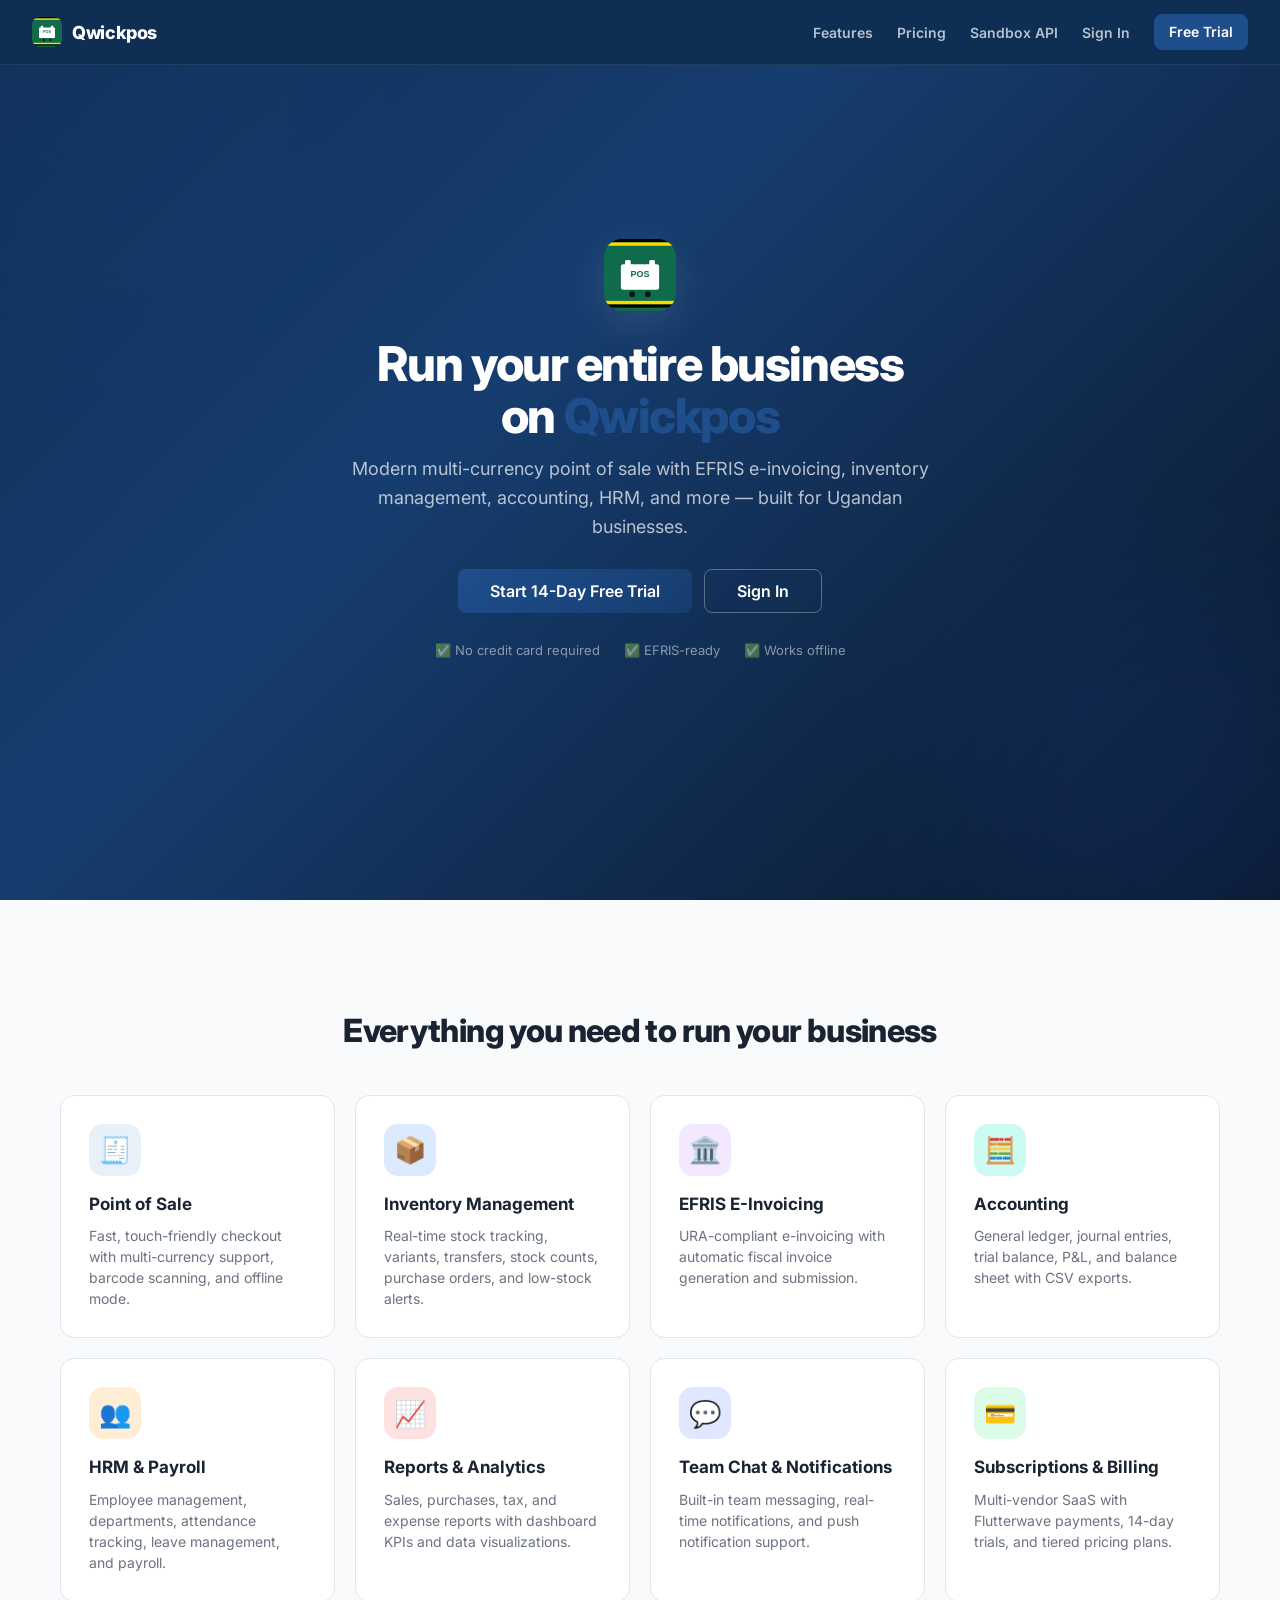
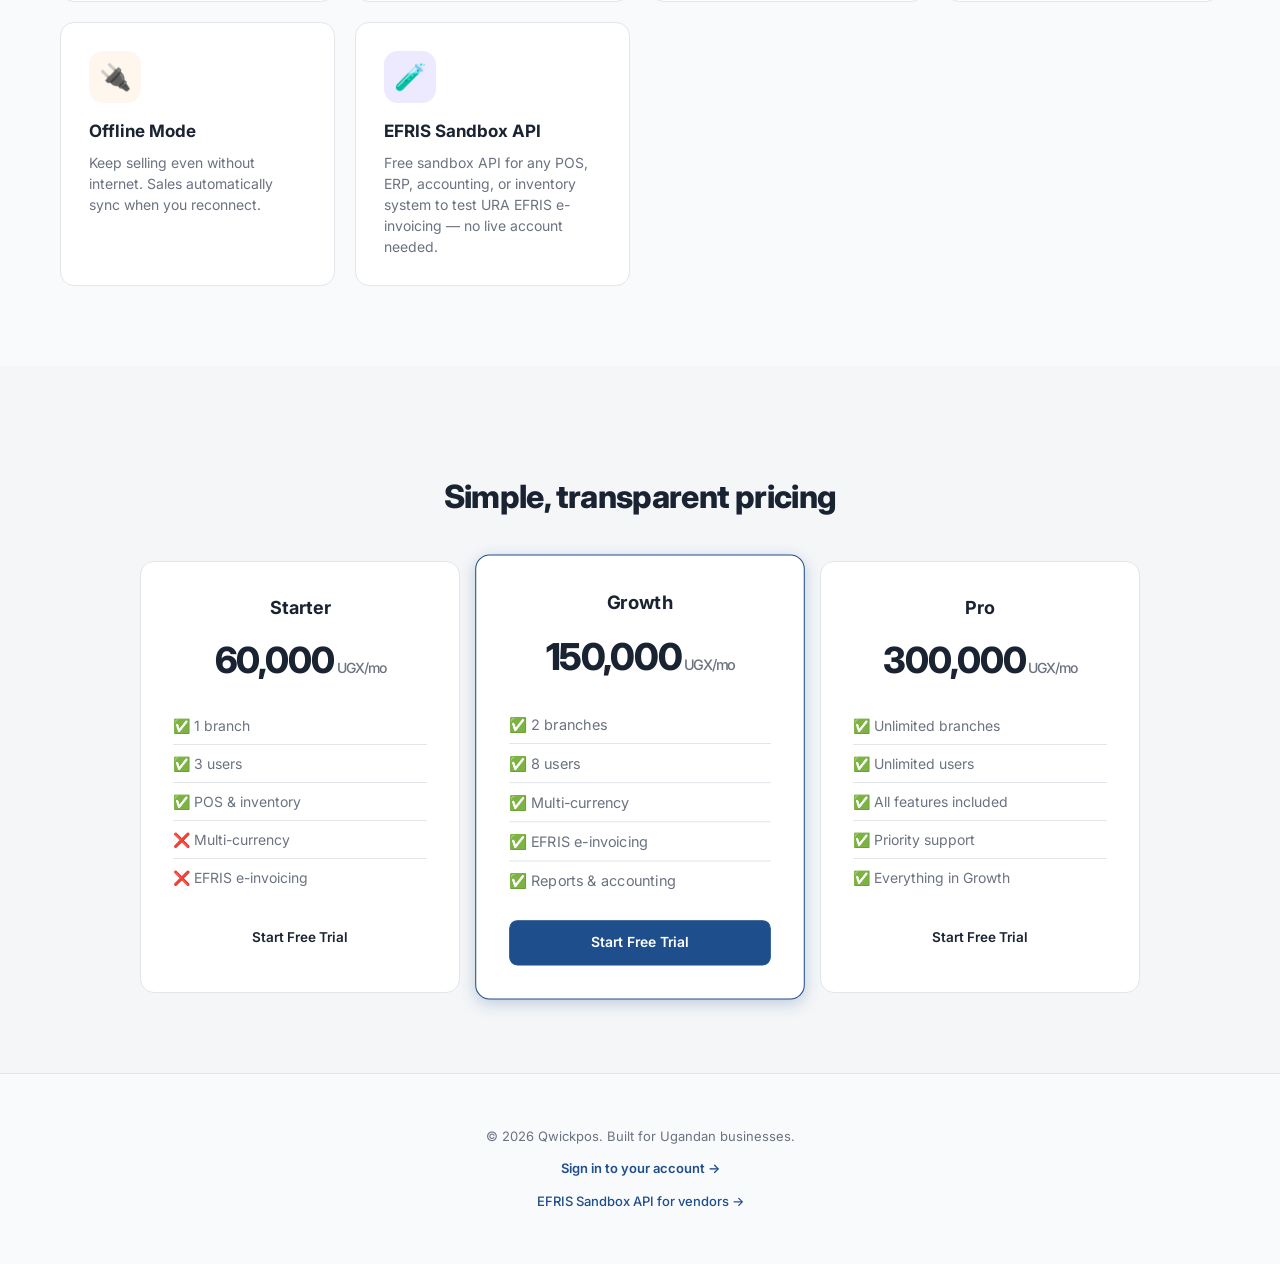
==== commit d93256a2: "fix(sandbox): broaden messaging — works with any business software, not just POS - Update hero, feat" ====
--- a/index.html
+++ b/index.html
@@ -98,7 +98,7 @@
         <div class="landing-feature">
           <div class="lf-icon" style="background:#ede9fe;color:#7c3aed;">🧪</div>
           <h3>EFRIS Sandbox API</h3>
-          <p>Free sandbox API for third-party POS & ERP vendors to test URA EFRIS integration — no live account needed.</p>
+          <p>Free sandbox API for any POS, ERP, accounting, or inventory system to test URA EFRIS e-invoicing — no live account needed.</p>
         </div>
       </div>
     </section>
